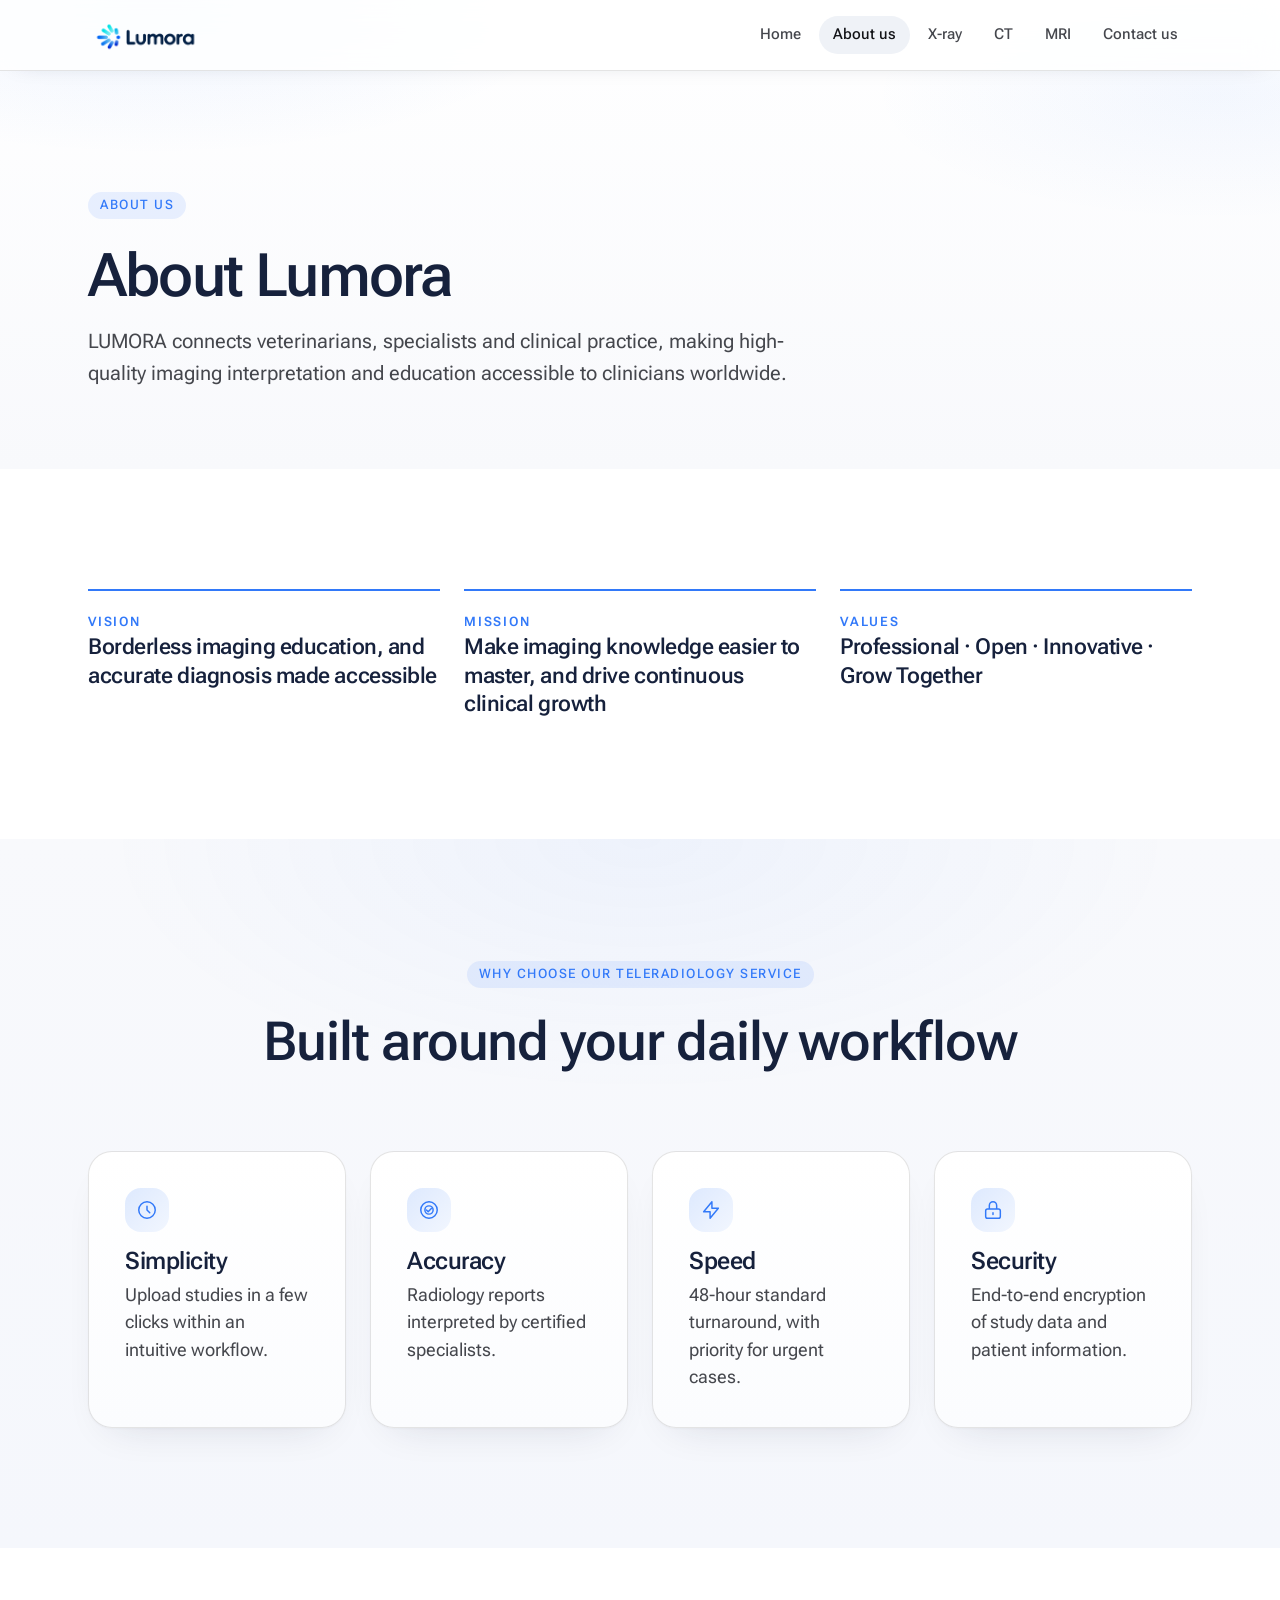
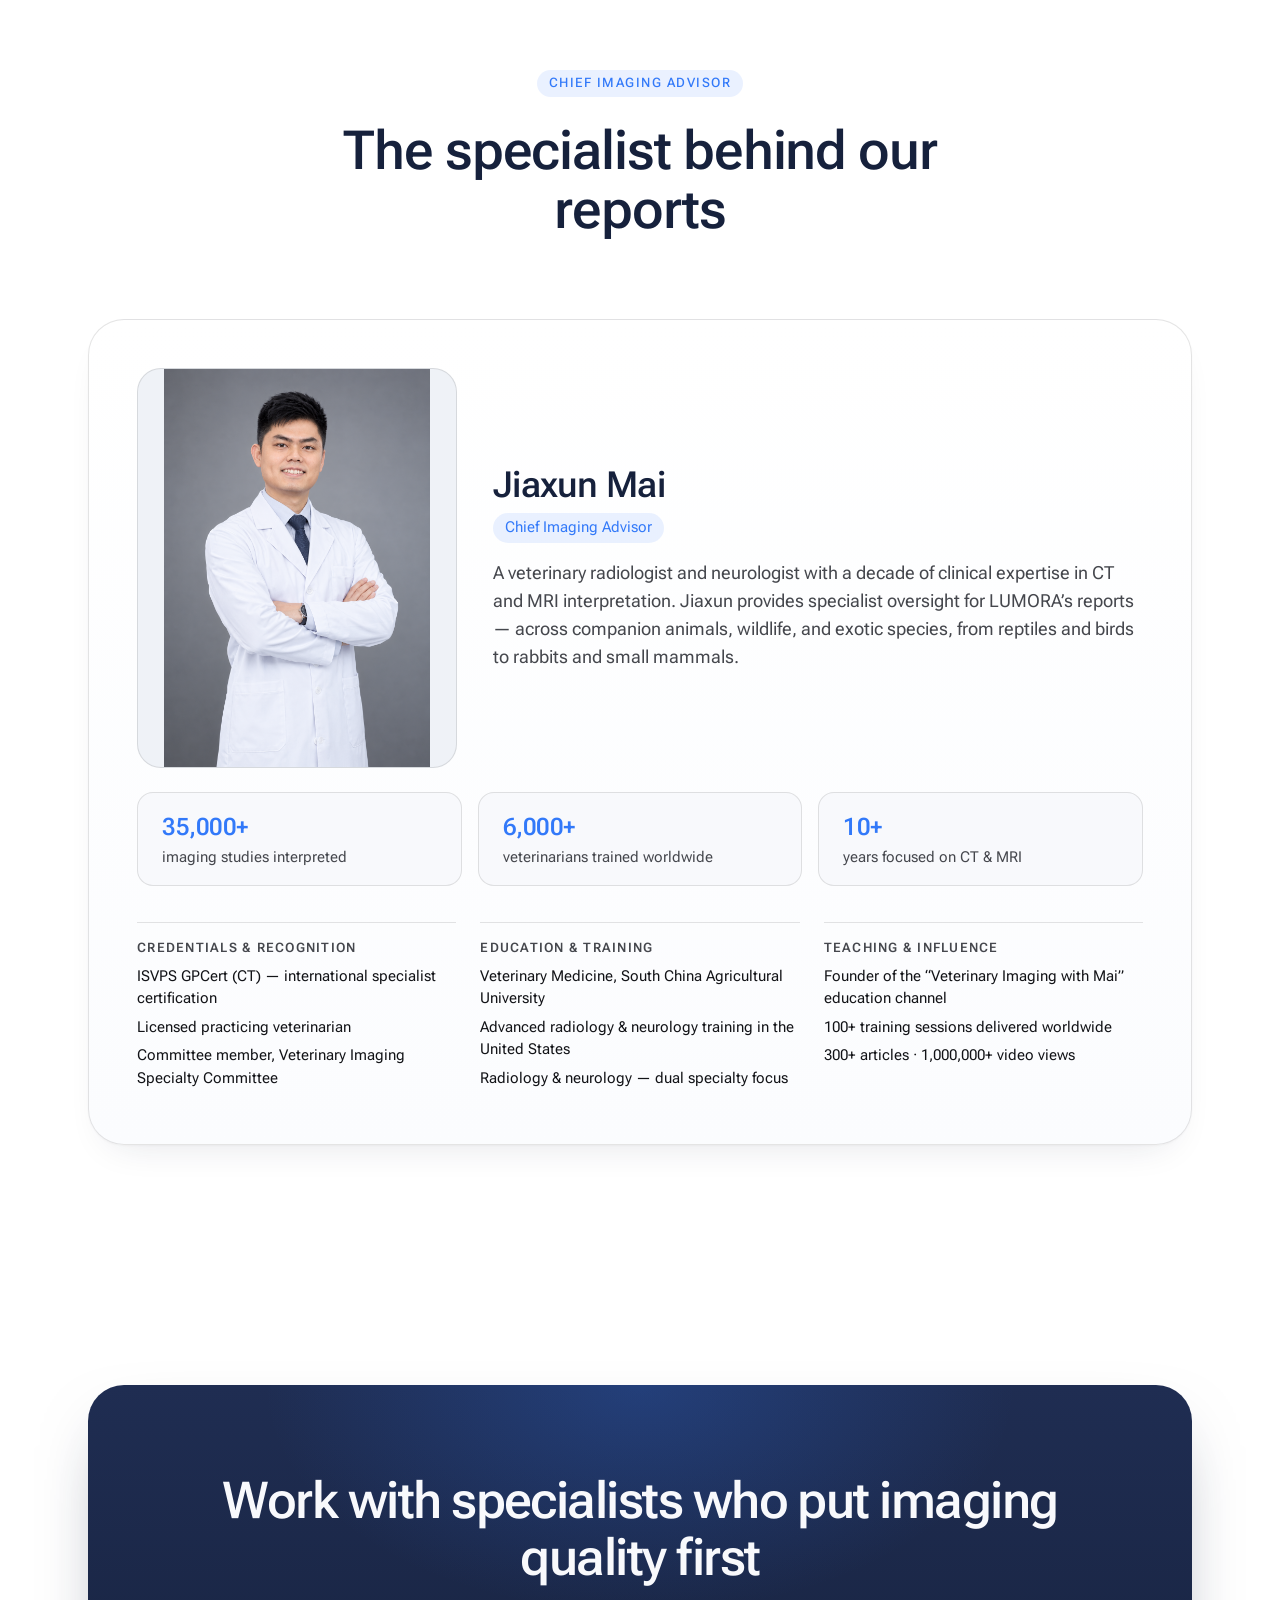
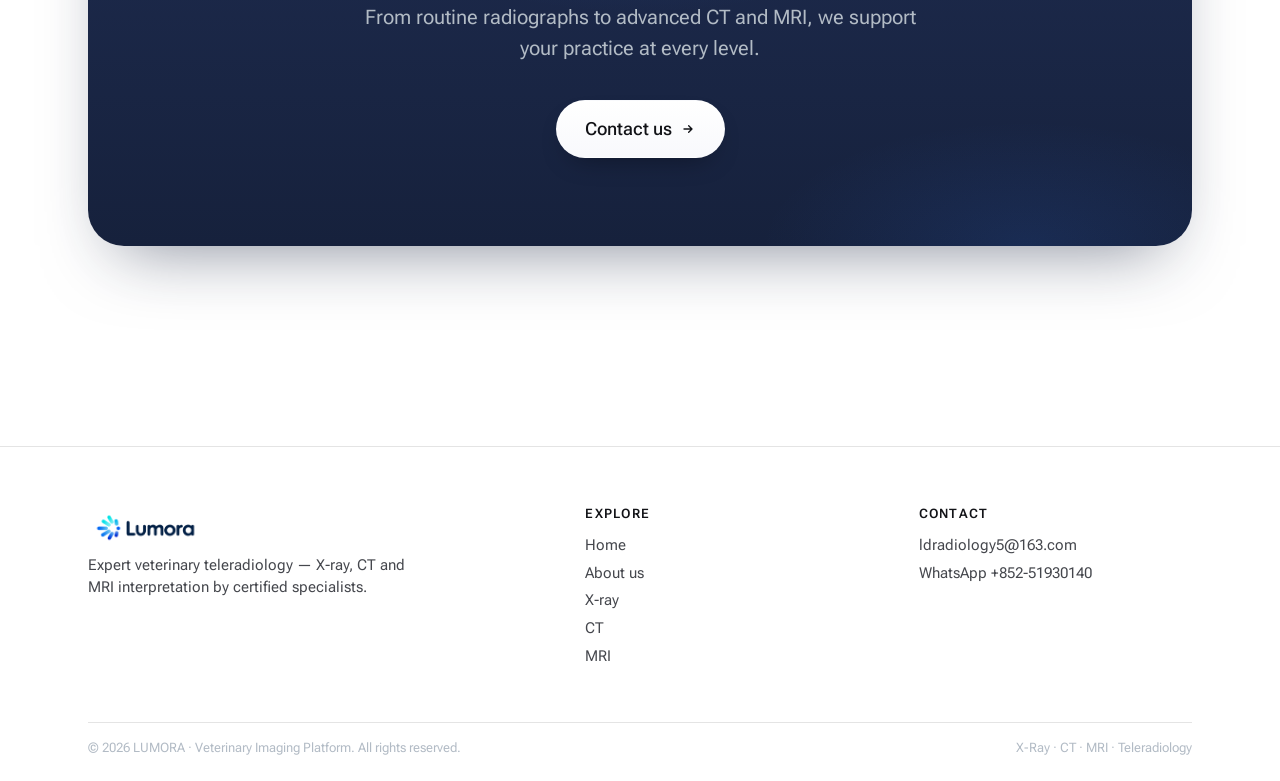
==== about.html @ b10c8bec "sync: landing page from xgyyx/Lumora@7d3a97e (feat/landing-overseas-site)" ====
<!DOCTYPE html>
<html lang="en">
<head>
  <meta charset="UTF-8" />
  <meta name="viewport" content="width=device-width, initial-scale=1.0" />
  <meta http-equiv="X-UA-Compatible" content="IE=edge" />

  <title>About LUMORA · Veterinary Imaging Platform</title>
  <meta name="description" content="LUMORA connects knowledge, veterinarians, experts and clinical practice — helping more veterinarians understand imaging and continuously improve their diagnostic capabilities." />

  <link rel="stylesheet" href="./assets/site.css" />
</head>

<body>

  <!-- ══════════════════════ NAV ══════════════════════ -->
  <nav class="nav">
    <div class="nav-inner">
      <a href="./index.html" class="brand" aria-label="LUMORA home">
        <img src="./assets/logo.png" alt="LUMORA" class="brand-logo" />
      </a>
      <div class="nav-links">
        <a href="./index.html" class="nav-link">Home</a>
        <a href="./about.html" class="nav-link active">About us</a>
        <a href="./x-ray.html" class="nav-link">X-ray</a>
        <a href="./ct.html" class="nav-link">CT</a>
        <a href="./mri.html" class="nav-link">MRI</a>
        <a href="./contact.html" class="nav-link">Contact us</a>
      </div>
      <button class="nav-toggle" id="navToggle" aria-label="Open menu" aria-expanded="false">
        <svg fill="none" stroke="currentColor" viewBox="0 0 24 24">
          <path stroke-linecap="round" stroke-linejoin="round" stroke-width="2" d="M4 7h16M4 12h16M4 17h16"/>
        </svg>
      </button>
    </div>
    <div class="mobile-menu" id="mobileMenu">
      <a href="./index.html">Home</a>
      <a href="./about.html" class="active">About us</a>
      <a href="./x-ray.html">X-ray</a>
      <a href="./ct.html">CT</a>
      <a href="./mri.html">MRI</a>
      <a href="./contact.html">Contact us</a>
    </div>
  </nav>

  <!-- ══════════════════════ PAGE HERO ══════════════════════ -->
  <section class="page-hero">
    <div class="container">
      <span class="eyebrow eyebrow-accent">About us</span>
      <h1>About Lumora</h1>
      <p>
        LUMORA connects veterinarians, specialists and clinical practice, making high-quality imaging
        interpretation and education accessible to clinicians worldwide.
      </p>
    </div>
  </section>

  <!-- ══════════════════════ VISION / MISSION / VALUES ══════════════════════ -->
  <section class="section">
    <div class="container">
      <div class="pillars">
        <div class="pillar">
          <span class="pillar-label">Vision</span>
          <h3>Borderless imaging education, and accurate diagnosis made accessible</h3>
        </div>
        <div class="pillar">
          <span class="pillar-label">Mission</span>
          <h3>Make imaging knowledge easier to master, and drive continuous clinical growth</h3>
        </div>
        <div class="pillar">
          <span class="pillar-label">Values</span>
          <h3 style="font-size: var(--text-lg); font-weight: var(--weight-title);">Professional &middot; Open &middot; Innovative &middot; Grow Together</h3>
        </div>
      </div>
    </div>
  </section>

  <!-- ══════════════════════ WHY CHOOSE ══════════════════════ -->
  <section class="section section-muted">
    <div class="container">
      <div class="section-head">
        <span class="eyebrow eyebrow-accent">Why choose our teleradiology service</span>
        <h2>Built around your daily workflow</h2>
      </div>

      <div class="grid-4">
        <div class="card">
          <div class="icon-box icon-box-accent">
            <svg fill="none" stroke="currentColor" viewBox="0 0 24 24">
              <path stroke-linecap="round" stroke-linejoin="round" stroke-width="1.6" d="M12 8v4l3 3m6-3a9 9 0 11-18 0 9 9 0 0118 0z"/>
            </svg>
          </div>
          <h3>Simplicity</h3>
          <p class="card-tagline">Upload studies in a few clicks within an intuitive workflow.</p>
        </div>
        <div class="card">
          <div class="icon-box icon-box-accent">
            <svg fill="none" stroke="currentColor" viewBox="0 0 24 24">
              <circle cx="12" cy="12" r="9" stroke-width="1.6"/>
              <circle cx="12" cy="12" r="4.5" stroke-width="1.6"/>
              <path stroke-linecap="round" stroke-linejoin="round" stroke-width="1.6" d="M9.2 12l1.9 1.9 3.7-3.8"/>
            </svg>
          </div>
          <h3>Accuracy</h3>
          <p class="card-tagline">Radiology reports interpreted by certified specialists.</p>
        </div>
        <div class="card">
          <div class="icon-box icon-box-accent">
            <svg fill="none" stroke="currentColor" viewBox="0 0 24 24">
              <path stroke-linecap="round" stroke-linejoin="round" stroke-width="1.6" d="M13 10V3L4 14h7v7l9-11h-7z"/>
            </svg>
          </div>
          <h3>Speed</h3>
          <p class="card-tagline">48-hour standard turnaround, with priority for urgent cases.</p>
        </div>
        <div class="card">
          <div class="icon-box icon-box-accent">
            <svg fill="none" stroke="currentColor" viewBox="0 0 24 24">
              <path stroke-linecap="round" stroke-linejoin="round" stroke-width="1.6" d="M12 15v2m-6 4h12a2 2 0 002-2v-6a2 2 0 00-2-2H6a2 2 0 00-2 2v6a2 2 0 002 2zm10-10V7a4 4 0 00-8 0v4h8z"/>
            </svg>
          </div>
          <h3>Security</h3>
          <p class="card-tagline">End-to-end encryption of study data and patient information.</p>
        </div>
      </div>
    </div>
  </section>

  <!-- ══════════════════════ CHIEF IMAGING ADVISOR ══════════════════════ -->
  <section class="section">
    <div class="container">
      <div class="section-head">
        <span class="eyebrow eyebrow-accent">Chief Imaging Advisor</span>
        <h2>The specialist behind our reports</h2>
      </div>

      <div class="advisor-card">
        <div class="advisor">
          <div class="advisor-photo">
            <img src="./assets/people/jiaxun-mai.png" alt="Jiaxun Mai — Chief Imaging Advisor" loading="lazy">
          </div>
          <div>
            <h3 class="advisor-name">Jiaxun Mai</h3>
            <span class="advisor-role">Chief Imaging Advisor</span>
            <p class="advisor-tagline">
              A veterinary radiologist and neurologist with a decade of clinical expertise in CT and MRI
              interpretation. Jiaxun provides specialist oversight for LUMORA&rsquo;s reports — across
              companion animals, wildlife, and exotic species, from reptiles and birds to rabbits and
              small mammals.
            </p>
          </div>
        </div>

        <div class="advisor-stats">
          <div class="advisor-stat"><strong>35,000+</strong><span>imaging studies interpreted</span></div>
          <div class="advisor-stat"><strong>6,000+</strong><span>veterinarians trained worldwide</span></div>
          <div class="advisor-stat"><strong>10+</strong><span>years focused on CT &amp; MRI</span></div>
        </div>

        <div class="advisor-creds">
          <div class="advisor-creds-group">
            <h5>Credentials &amp; Recognition</h5>
            <ul>
              <li>ISVPS GPCert (CT) — international specialist certification</li>
              <li>Licensed practicing veterinarian</li>
              <li>Committee member, Veterinary Imaging Specialty Committee</li>
            </ul>
          </div>
          <div class="advisor-creds-group">
            <h5>Education &amp; Training</h5>
            <ul>
              <li>Veterinary Medicine, South China Agricultural University</li>
              <li>Advanced radiology &amp; neurology training in the United States</li>
              <li>Radiology &amp; neurology — dual specialty focus</li>
            </ul>
          </div>
          <div class="advisor-creds-group">
            <h5>Teaching &amp; Influence</h5>
            <ul>
              <li>Founder of the &ldquo;Veterinary Imaging with Mai&rdquo; education channel</li>
              <li>100+ training sessions delivered worldwide</li>
              <li>300+ articles &middot; 1,000,000+ video views</li>
            </ul>
          </div>
        </div>
      </div>
    </div>
  </section>

  <!-- ══════════════════════ CTA ══════════════════════ -->
  <section class="section">
    <div class="container">
      <div class="cta">
        <h2>Work with specialists who put imaging quality first</h2>
        <p>From routine radiographs to advanced CT and MRI, we support your practice at every level.</p>
        <div class="cta-actions">
          <a href="./contact.html" class="btn btn-on-inverse btn-lg">Contact us
            <svg class="arrow" fill="none" stroke="currentColor" viewBox="0 0 24 24">
              <path stroke-linecap="round" stroke-linejoin="round" stroke-width="2" d="M13 7l5 5m0 0l-5 5m5-5H6"/>
            </svg>
          </a>
        </div>
      </div>
    </div>
  </section>

  <!-- ══════════════════════ FOOTER ══════════════════════ -->
  <footer class="footer">
    <div class="container">
      <div class="footer-grid">
        <div>
          <a href="./index.html" class="brand" aria-label="LUMORA home">
            <img src="./assets/logo.png" alt="LUMORA" class="brand-logo" />
          </a>
          <p class="footer-tagline">Expert veterinary teleradiology — X-ray, CT and MRI interpretation by certified specialists.</p>
        </div>

        <div class="footer-col">
          <h4>Explore</h4>
          <a href="./index.html">Home</a>
          <a href="./about.html">About us</a>
          <a href="./x-ray.html">X-ray</a>
          <a href="./ct.html">CT</a>
          <a href="./mri.html">MRI</a>
        </div>

        <div class="footer-col">
          <h4>Contact</h4>
          <a href="mailto:ldradiology5@163.com">ldradiology5@163.com</a>
          <a href="https://wa.me/85251930140">WhatsApp +852-51930140</a>
        </div>
      </div>

      <div class="footer-bottom">
        <p>&copy; 2026 LUMORA · Veterinary Imaging Platform. All rights reserved.</p>
        <p>X-Ray &middot; CT &middot; MRI &middot; Teleradiology</p>
      </div>
    </div>
  </footer>

  <script>
    (function () {
      var btn = document.getElementById('navToggle');
      var menu = document.getElementById('mobileMenu');
      btn.addEventListener('click', function () {
        var open = menu.classList.toggle('open');
        btn.setAttribute('aria-expanded', open ? 'true' : 'false');
      });
    })();
  </script>

</body>
</html>
---- assets/site.css ----
/* ==========================================================================
   LUMORA — Veterinary Imaging Platform · shared stylesheet
   Static brand site (plain HTML + this CSS, no build step).
   Palette/type follow the "Antigravity" design tokens.
   ========================================================================== */

/* ─── Font (self-hosted Roboto Flex, zero runtime CDN) ─────────────── */
@font-face {
  font-family: 'Roboto Flex';
  font-style: normal;
  font-display: swap;
  font-weight: 100 1000;
  src: url('./fonts/RobotoFlex.woff2') format('woff2');
}

/* ─── Design tokens ─────────────────────────────────────────────────── */
:root {
  /* Color · base palette */
  --grey-0:    #ffffff;
  --grey-10:   #f8f9fc;
  --grey-20:   #eff2f7;
  --grey-50:   #e6eaf0;
  --grey-100:  #e1e6ec;
  --grey-200:  #cdd4dc;
  --grey-300:  #b2bbc5;
  --grey-400:  #b7bfd9;
  --grey-800:  #45474d;
  --grey-900:  #2f3034;
  --grey-1000: #212226;
  --grey-1100: #18191d;
  --grey-1200: #121317;
  --navy-800:  #1f2d52;
  --navy-900:  #16213c;
  --blue-600:  #3279f9;

  /* Theme surfaces */
  --surface:                var(--grey-0);
  --surface-container-low:  var(--grey-10);
  --surface-container:      var(--grey-20);
  --surface-container-high: var(--grey-50);
  --surface-inverse:        var(--navy-900);

  --on-surface:         var(--grey-1200);
  --on-surface-variant: var(--grey-800);
  --on-surface-muted:   var(--grey-300);
  --on-inverse:         var(--grey-10);
  --on-inverse-variant: var(--grey-300);

  --primary:    var(--blue-600);
  --on-primary: var(--grey-0);
  --outline:         rgba(33, 34, 38, 0.12);
  --outline-strong:  rgba(33, 34, 38, 0.20);
  --outline-inverse: rgba(255, 255, 255, 0.16);

  /* Elevation (soft, diffused) */
  --shadow-xs:     0 1px 2px rgba(33, 34, 38, 0.04);
  --shadow-card:   0 1px 2px rgba(33, 34, 38, 0.03), 0 18px 40px -24px rgba(22, 33, 60, 0.16);
  --shadow-card-hover: 0 2px 4px rgba(33, 34, 38, 0.04), 0 28px 56px -24px rgba(50, 121, 249, 0.26);
  --shadow-accent: 0 12px 28px -12px rgba(50, 121, 249, 0.5);

  /* Typography */
  --font-sans: 'Roboto Flex', 'Roboto', -apple-system, BlinkMacSystemFont,
               'Segoe UI', system-ui, sans-serif;

  --text-5xl: 54px;
  --text-4xl: 42px;
  --text-3xl: 36px;
  --text-2xl: 30px;
  --text-xl:  24px;
  --text-lg:  22px;
  --text-md:  20px;
  --text-base: 17.5px;
  --text-sm:  14.5px;
  --text-xs:  12.5px;

  --weight-body: 400;
  --weight-title: 550;
  --weight-medium: 500;
  --weight-semibold: 600;

  --leading-body: 1.5;
  --leading-title: 1.1;

  /* Spacing scale */
  --space-xs:  4px;
  --space-sm:  8px;
  --space-md:  16px;
  --space-lg:  24px;
  --space-xl:  36px;
  --space-2xl: 48px;
  --space-3xl: 60px;
  --space-4xl: 80px;
  --space-5xl: 88px;
  --space-6xl: 120px;

  /* Radius */
  --radius-xs:  4px;
  --radius-sm:  8px;
  --radius-md:  16px;
  --radius-lg:  24px;
  --radius-xl:  36px;
  --radius-2xl: 48px;
  --radius-full: 9999px;

  /* Easing */
  --ease-out-quart: cubic-bezier(0.25, 1, 0.5, 1);
  --ease-out-expo: cubic-bezier(0.19, 1, 0.22, 1);
  --ease-in-out-cubic: cubic-bezier(0.65, 0, 0.35, 1);

  /* Grid */
  --container-max: 1200px;
  --page-margin: 20px;
}

@media (min-width: 768px)  { :root { --page-margin: 32px; } }
@media (min-width: 1024px) { :root { --page-margin: 48px; } }

/* ─── Reset ─────────────────────────────────────────────────────────── */
*, *::before, *::after { box-sizing: border-box; }

html { scroll-behavior: smooth; }

body {
  margin: 0;
  font-family: var(--font-sans);
  font-size: var(--text-base);
  font-weight: var(--weight-body);
  line-height: var(--leading-body);
  color: var(--on-surface);
  background: var(--surface);
  -webkit-font-smoothing: antialiased;
  -moz-osx-font-smoothing: grayscale;
  text-rendering: optimizeLegibility;
  overflow-x: hidden;
}

a { color: inherit; text-decoration: none; }
p { margin: 0; }
h1, h2, h3, h4 {
  margin: 0;
  font-weight: var(--weight-title);
  line-height: var(--leading-title);
  letter-spacing: -0.02em;
  color: var(--navy-900);
}
ul { margin: 0; padding: 0; list-style: none; }
img { max-width: 100%; display: block; }

.container {
  max-width: var(--container-max);
  margin: 0 auto;
  padding: 0 var(--page-margin);
}
.container-narrow { max-width: 960px; }

.section { padding: var(--space-4xl) 0; }
@media (min-width: 768px)  { .section { padding: var(--space-5xl) 0; } }
@media (min-width: 1024px) { .section { padding: var(--space-6xl) 0; } }

.section-muted {
  background:
    radial-gradient(ellipse 70% 60% at 50% 0%, rgba(50, 121, 249, 0.05) 0%, transparent 60%),
    linear-gradient(180deg, var(--surface-container-low) 0%, #f5f7fc 100%);
}

/* ─── Nav ───────────────────────────────────────────────────────────── */
.nav {
  position: fixed; top: 0; left: 0; right: 0; z-index: 50;
  background: rgba(255, 255, 255, 0.82);
  backdrop-filter: saturate(180%) blur(16px);
  -webkit-backdrop-filter: saturate(180%) blur(16px);
  border-bottom: 1px solid var(--outline);
  box-shadow: 0 6px 24px -18px rgba(22, 33, 60, 0.25);
}
.nav-inner {
  max-width: var(--container-max); margin: 0 auto;
  display: flex; align-items: center; justify-content: space-between;
  padding: var(--space-md) var(--page-margin);
  gap: var(--space-md);
}
.brand { display: flex; align-items: center; line-height: 1; }
.brand-logo {
  height: 32px;
  width: auto;
  display: block;
  object-fit: contain;
}
@media (min-width: 900px) { .brand-logo { height: 38px; } }
.nav-links {
  display: flex; align-items: center; gap: var(--space-xs);
}
.nav-link {
  display: none;
  padding: 8px 14px;
  font-size: var(--text-sm);
  font-weight: var(--weight-medium);
  color: var(--on-surface-variant);
  border-radius: var(--radius-full);
  transition: color 0.18s var(--ease-out-quart), background 0.18s var(--ease-out-quart);
}
.nav-link:hover { color: var(--on-surface); background: var(--surface-container); }
.nav-link.active { color: var(--on-surface); background: var(--surface-container); }
@media (min-width: 900px) { .nav-link { display: inline-flex; } }

/* Mobile menu button */
.nav-toggle {
  display: inline-flex; align-items: center; justify-content: center;
  width: 40px; height: 40px;
  background: transparent; border: 1px solid var(--outline);
  border-radius: var(--radius-full); cursor: pointer;
  color: var(--on-surface);
}
@media (min-width: 900px) { .nav-toggle { display: none; } }
.nav-toggle svg { width: 20px; height: 20px; }

/* Mobile dropdown */
.mobile-menu {
  display: none;
  flex-direction: column;
  padding: var(--space-sm) var(--page-margin) var(--space-md);
  gap: 4px;
  border-top: 1px solid var(--outline);
}
.mobile-menu.open { display: flex; }
.mobile-menu a {
  padding: 10px 14px;
  font-size: var(--text-md);
  color: var(--on-surface-variant);
  border-radius: var(--radius-sm);
}
.mobile-menu a:hover { color: var(--on-surface); background: var(--surface-container); }
.mobile-menu a.active { color: var(--on-surface); background: var(--surface-container); }

/* ─── Buttons ───────────────────────────────────────────────────────── */
.btn {
  display: inline-flex; align-items: center; justify-content: center;
  gap: var(--space-sm);
  font-family: inherit;
  font-size: var(--text-sm);
  font-weight: var(--weight-medium);
  padding: 10px 18px;
  border-radius: var(--radius-full);
  border: 1px solid transparent;
  cursor: pointer;
  white-space: nowrap;
  transition: background 0.22s var(--ease-out-quart),
              border-color 0.22s var(--ease-out-quart),
              color 0.22s var(--ease-out-quart),
              transform 0.22s var(--ease-out-quart);
}
.btn-lg { padding: 15px 28px; font-size: var(--text-base); }

.btn-primary {
  background: linear-gradient(180deg, #2a2b31 0%, var(--on-surface) 100%);
  color: var(--surface);
  box-shadow: 0 10px 24px -14px rgba(18, 19, 23, 0.55);
}
.btn-primary:hover { background: linear-gradient(180deg, #33343a 0%, var(--grey-1000) 100%); transform: translateY(-2px); box-shadow: 0 14px 30px -14px rgba(18, 19, 23, 0.6); }

.btn-accent {
  background: linear-gradient(180deg, #4d8bfa 0%, var(--primary) 100%);
  color: var(--on-primary);
  box-shadow: var(--shadow-accent);
}
.btn-accent:hover { background: linear-gradient(180deg, #5c9bff 0%, #1e63e0 100%); transform: translateY(-2px); box-shadow: 0 16px 34px -14px rgba(50, 121, 249, 0.55); }

.btn-outlined { background: transparent; color: var(--on-surface); border-color: var(--outline); }
.btn-outlined:hover { border-color: var(--outline-strong); background: var(--surface-container-low); box-shadow: var(--shadow-xs); }

.btn-on-inverse {
  background: linear-gradient(180deg, #ffffff 0%, var(--grey-10) 100%);
  color: var(--on-surface);
  box-shadow: 0 12px 28px -14px rgba(0, 0, 0, 0.45);
}
.btn-on-inverse:hover { background: linear-gradient(180deg, #ffffff 0%, #eef2f8 100%); transform: translateY(-2px); box-shadow: 0 16px 34px -16px rgba(0, 0, 0, 0.5); }

.btn-outlined-inverse { background: rgba(255,255,255,0.04); color: var(--on-inverse); border-color: var(--outline-inverse); backdrop-filter: blur(4px); }
.btn-outlined-inverse:hover { border-color: rgba(255,255,255,0.45); background: rgba(255,255,255,0.1); }

.arrow { width: 16px; height: 16px; }

/* ─── Eyebrow / section heading ─────────────────────────────────────── */
.eyebrow {
  display: inline-flex; align-items: center;
  padding: 4px 12px;
  font-size: var(--text-xs);
  font-weight: var(--weight-medium);
  letter-spacing: 0.12em;
  color: var(--on-surface-variant);
  background: var(--surface-container);
  border-radius: var(--radius-full);
  text-transform: uppercase;
  margin-bottom: var(--space-lg);
}
.eyebrow-accent { color: var(--primary); background: rgba(50, 121, 249, 0.10); }

.section-head { text-align: center; max-width: 760px; margin: 0 auto var(--space-3xl); }
@media (min-width: 1024px) { .section-head { margin-bottom: var(--space-4xl); } }
.section-head h2 { font-size: clamp(var(--text-3xl), 4.5vw, var(--text-5xl)); }
.section-head p {
  margin-top: var(--space-md);
  margin-left: auto;
  margin-right: auto;
  max-width: 640px;
  color: var(--on-surface-variant);
  font-size: var(--text-md);
  line-height: 1.6;
}

/* ─── Hero ──────────────────────────────────────────────────────────── */
.hero {
  position: relative;
  padding-top: 160px;
  padding-bottom: var(--space-4xl);
  background:
    radial-gradient(ellipse 62% 55% at 80% 8%, rgba(50,121,249,0.30) 0%, transparent 58%),
    radial-gradient(ellipse 50% 45% at 6% 92%, rgba(50,121,249,0.14) 0%, transparent 60%),
    linear-gradient(180deg, var(--navy-800), var(--navy-900));
  color: var(--on-inverse);
  overflow: hidden;
}
.hero::before {
  content: '';
  position: absolute; inset: 0;
  background: url('./hero-bg.jpg') center / cover no-repeat;
  opacity: 0.9;
}
.hero-bokeh {
  position: absolute; inset: 0;
  z-index: 0;
  pointer-events: none;
  overflow: hidden;
}
.hero-bokeh span {
  position: absolute;
  left: var(--x);
  top: var(--y);
  width: var(--s);
  height: var(--s);
  border-radius: 50%;
  background: radial-gradient(circle at 32% 30%, #ffffff 0%, #a9c7ff 38%, rgba(50,121,249,0) 72%);
  box-shadow:
    0 0 var(--s) calc(var(--s) / 3) rgba(96,155,255,0.55),
    0 0 calc(var(--s) * 2.4) rgba(160,205,255,0.32);
  opacity: 0;
  transform: translate3d(0, 0, 0);
  animation: hero-bokeh-float var(--d) ease-in-out infinite;
  animation-delay: var(--delay);
  will-change: transform, opacity;
}
@keyframes hero-bokeh-float {
  0%   { transform: translate3d(0, 0, 0) scale(0.7); opacity: 0; }
  12%  { opacity: var(--o); }
  88%  { opacity: var(--o); }
  100% { transform: translate3d(28px, -190px, 0) scale(1.25); opacity: 0; }
}
@media (prefers-reduced-motion: reduce) {
  .hero-bokeh span { animation: none; opacity: 0; }
}
@media (min-width: 1024px) { .hero { padding-top: 200px; padding-bottom: var(--space-6xl); } }
.hero-inner { position: relative; z-index: 1; max-width: 880px; }

.hero h1 {
  font-size: clamp(40px, 7vw, 76px);
  font-weight: var(--weight-title);
  line-height: 1.04;
  letter-spacing: -0.03em;
  color: var(--on-inverse);
}
.hero-sub {
  margin-top: var(--space-lg);
  font-size: clamp(var(--text-base), 2vw, var(--text-md));
  line-height: 1.6;
  color: var(--on-inverse-variant);
  max-width: 640px;
}
.hero-cta { margin-top: var(--space-2xl); display: flex; flex-wrap: wrap; gap: 12px; }
.hero-note {
  margin-top: var(--space-md);
  font-size: var(--text-sm);
  color: var(--on-inverse-variant);
}
.hero-note .dot {
  display: inline-block; width: 6px; height: 6px;
  background: var(--primary); border-radius: 50%;
  vertical-align: middle; margin-right: 8px;
}
.hero .eyebrow {
  color: var(--on-inverse);
  background: rgba(255,255,255,0.10);
  border: 1px solid rgba(255,255,255,0.16);
}

/* ─── Page header (sub-pages) ───────────────────────────────────────── */
.page-hero {
  position: relative;
  padding-top: 160px;
  padding-bottom: var(--space-3xl);
  background:
    radial-gradient(ellipse 55% 55% at 12% 0%, rgba(50,121,249,0.08) 0%, transparent 60%),
    radial-gradient(ellipse 45% 45% at 95% 20%, rgba(50,121,249,0.05) 0%, transparent 60%),
    linear-gradient(180deg, #ffffff 0%, var(--surface-container-low) 100%);
}
@media (min-width: 1024px) { .page-hero { padding-top: 190px; padding-bottom: var(--space-4xl); } }
.page-hero h1 {
  font-size: clamp(36px, 6vw, 60px);
  font-weight: var(--weight-title);
  letter-spacing: -0.03em;
}
.page-hero p {
  margin-top: var(--space-md);
  max-width: 720px;
  font-size: var(--text-md);
  color: var(--on-surface-variant);
  line-height: 1.6;
}

/* ─── Feature / advantage cards ─────────────────────────────────────── */
.card {
  background: linear-gradient(180deg, #ffffff 0%, #fbfcfe 100%);
  border: 1px solid var(--outline);
  border-radius: var(--radius-lg);
  padding: var(--space-lg);
  box-shadow: var(--shadow-card);
  transition: border-color 0.25s var(--ease-out-quart),
              transform 0.25s var(--ease-out-quart),
              box-shadow 0.25s var(--ease-out-quart);
}
@media (min-width: 768px) { .card { padding: var(--space-xl); } }
.card:hover {
  border-color: var(--outline-strong);
  transform: translateY(-3px);
  box-shadow: var(--shadow-card-hover);
}

.card h3 { font-size: var(--text-xl); font-weight: var(--weight-title); }
.card-tagline { margin-top: var(--space-sm); font-size: var(--text-base); line-height: 1.55; color: var(--on-surface-variant); }

.icon-box {
  width: 44px; height: 44px;
  display: inline-flex; align-items: center; justify-content: center;
  border-radius: var(--radius-md);
  background: var(--surface-container);
  color: var(--on-surface);
  margin-bottom: var(--space-md);
}
.icon-box svg { width: 22px; height: 22px; }
.icon-box-accent {
  background: linear-gradient(135deg, rgba(50,121,249,0.16) 0%, rgba(50,121,249,0.06) 100%);
  color: var(--primary);
}

.grid-2 { display: grid; grid-template-columns: 1fr; gap: var(--space-lg); }
@media (min-width: 768px) { .grid-2 { grid-template-columns: 1fr 1fr; gap: var(--space-xl); } }

.grid-4 { display: grid; grid-template-columns: 1fr; gap: var(--space-lg); }
@media (min-width: 640px) { .grid-4 { grid-template-columns: 1fr 1fr; } }
@media (min-width: 1024px) { .grid-4 { grid-template-columns: repeat(4, 1fr); } }
.grid-3 { display: grid; grid-template-columns: 1fr; gap: var(--space-lg); }
@media (min-width: 768px) { .grid-3 { grid-template-columns: repeat(3, 1fr); gap: var(--space-xl); } }

/* ─── Stats band (Practice Snapshot) ────────────────────────────────── */
.stats-band {
  background:
    radial-gradient(ellipse 60% 90% at 50% 0%, rgba(50,121,249,0.18) 0%, transparent 62%),
    linear-gradient(180deg, var(--navy-800) 0%, var(--navy-900) 100%);
  color: var(--on-inverse);
}
.stats-grid { display: grid; grid-template-columns: 1fr; gap: var(--space-lg); }
@media (min-width: 640px) { .stats-grid { grid-template-columns: repeat(2, 1fr); } }
@media (min-width: 1024px) { .stats-grid { grid-template-columns: repeat(4, 1fr); } }
.stat { text-align: left; }
.stat-value {
  font-size: clamp(var(--text-3xl), 4.5vw, 52px);
  font-weight: var(--weight-title);
  letter-spacing: -0.02em;
  color: var(--on-inverse);
  line-height: 1;
}
.stat-value .unit { font-size: var(--text-lg); font-weight: var(--weight-medium); margin-left: 4px; color: var(--on-inverse-variant); }
.stat-label { margin-top: var(--space-sm); font-size: var(--text-sm); color: var(--on-inverse-variant); line-height: 1.45; }

/* ─── Species grid ──────────────────────────────────────────────────── */
.species-grid { display: grid; grid-template-columns: 1fr; gap: var(--space-lg); }
@media (min-width: 640px) { .species-grid { grid-template-columns: 1fr 1fr; } }
@media (min-width: 1024px) { .species-grid { grid-template-columns: repeat(4, 1fr); } }
.species-card .icon-box { background: rgba(50,121,249,0.10); color: var(--primary); }
.species-card ul { margin-top: var(--space-md); display: flex; flex-direction: column; gap: 6px; }
.species-card li { font-size: var(--text-sm); color: var(--on-surface-variant); line-height: 1.5; padding-left: 14px; position: relative; }
.species-card li::before { content: ''; position: absolute; left: 0; top: 0.55em; width: 5px; height: 5px; border-radius: 50%; background: var(--primary); }

/* ─── About · vision / mission / values ─────────────────────────────── */
.pillars { display: grid; grid-template-columns: 1fr; gap: var(--space-lg); }
@media (min-width: 1024px) { .pillars { grid-template-columns: repeat(3, 1fr); } }
.pillar { border-top: 2px solid var(--primary); padding-top: var(--space-md); }
.pillar-label {
  font-size: var(--text-xs); font-weight: var(--weight-semibold);
  letter-spacing: 0.14em; text-transform: uppercase;
  color: var(--primary); margin-bottom: var(--space-sm);
}
.pillar h3 { font-size: var(--text-lg); font-weight: var(--weight-title); line-height: 1.3; }
.pillar p { margin-top: var(--space-sm); font-size: var(--text-sm); color: var(--on-surface-variant); line-height: 1.6; }

/* ─── Advisor profile ───────────────────────────────────────────────── */
.advisor-card {
  background: linear-gradient(180deg, #ffffff 0%, #fbfcfe 100%);
  border: 1px solid var(--outline);
  border-radius: var(--radius-xl);
  padding: var(--space-xl);
  box-shadow: var(--shadow-card);
}
@media (min-width: 768px) { .advisor-card { padding: var(--space-2xl); } }
.advisor {
  display: grid; grid-template-columns: 1fr; gap: var(--space-xl);
  align-items: center;
}
@media (min-width: 900px) { .advisor { grid-template-columns: 320px 1fr; } }
.advisor-photo {
  aspect-ratio: 4 / 5;
  border-radius: var(--radius-lg);
  border: 1px solid var(--outline);
  background: var(--surface-container);
  display: flex; align-items: center; justify-content: center;
  overflow: hidden;
}
.advisor-photo img { width: 100%; height: 100%; object-fit: contain; }
.advisor-photo .ph { color: var(--on-surface-muted); font-size: var(--text-sm); letter-spacing: 0.08em; text-transform: uppercase; }
.advisor-name { font-size: var(--text-3xl); font-weight: var(--weight-title); letter-spacing: -0.02em; }
.advisor-role {
  display: inline-block; margin-top: var(--space-sm);
  font-size: var(--text-sm); color: var(--primary);
  background: rgba(50,121,249,0.10);
  padding: 4px 12px; border-radius: var(--radius-full);
}
.advisor-tagline { margin-top: var(--space-md); font-size: var(--text-base); color: var(--on-surface-variant); line-height: 1.6; }
.advisor-stats { margin-top: var(--space-lg); display: grid; grid-template-columns: 1fr; gap: var(--space-md); }
@media (min-width: 640px) { .advisor-stats { grid-template-columns: repeat(3, 1fr); } }
.advisor-stat {
  padding: var(--space-md) var(--space-lg);
  border: 1px solid var(--outline);
  border-radius: var(--radius-md);
  background: var(--surface-container-low);
}
.advisor-stat strong {
  display: block;
  font-size: var(--text-xl);
  font-weight: var(--weight-title);
  color: var(--primary);
  letter-spacing: -0.02em;
}
.advisor-stat span {
  display: block;
  margin-top: 2px;
  font-size: var(--text-sm);
  color: var(--on-surface-variant);
}
.advisor-creds { margin-top: var(--space-xl); display: grid; grid-template-columns: 1fr; gap: var(--space-lg); }
@media (min-width: 640px) { .advisor-creds { grid-template-columns: repeat(2, 1fr); } }
@media (min-width: 1024px) { .advisor-creds { grid-template-columns: repeat(3, 1fr); } }
.advisor-creds-group { padding-top: var(--space-md); border-top: 1px solid var(--outline); }
.advisor-creds-group h5 {
  font-size: var(--text-xs); font-weight: var(--weight-semibold);
  letter-spacing: 0.1em; text-transform: uppercase;
  color: var(--on-surface-variant); margin: 0 0 var(--space-sm);
}
.advisor-creds-group li { font-size: var(--text-sm); line-height: 1.55; color: var(--on-surface); margin-bottom: 6px; }

/* ─── Case gallery (X-ray / CT / MRI) ───────────────────────────────── */
.gallery { display: grid; grid-template-columns: 1fr; gap: var(--space-lg); }
@media (min-width: 640px) { .gallery { grid-template-columns: 1fr 1fr; } }
@media (min-width: 1024px) { .gallery { grid-template-columns: repeat(3, 1fr); } }

.case {
  margin: 0;
  background: var(--surface);
  border: 1px solid var(--outline);
  border-radius: var(--radius-lg);
  overflow: hidden;
  box-shadow: var(--shadow-card);
  transition: border-color 0.25s var(--ease-out-quart), transform 0.25s var(--ease-out-quart), box-shadow 0.25s var(--ease-out-quart);
}
.case:hover { border-color: var(--outline-strong); transform: translateY(-3px); box-shadow: var(--shadow-card-hover); }

.case-media {
  position: relative;
  aspect-ratio: 4 / 3;
  background: var(--surface-inverse);
  overflow: hidden;
  display: flex; align-items: center; justify-content: center;
}
.case-media img {
  position: absolute; inset: 0;
  width: 100%; height: 100%;
  object-fit: contain;
}
.case-media .dummy {
  font-size: var(--text-xs); font-weight: var(--weight-semibold);
  letter-spacing: 0.22em; text-transform: uppercase;
  color: var(--on-inverse-variant);
}
.case-body { padding: var(--space-lg); }
.case-body h3 { font-size: var(--text-lg); font-weight: var(--weight-semibold); }
.case-body .case-species {
  display: inline-block; margin-top: var(--space-sm);
  font-size: var(--text-xs); font-weight: var(--weight-medium);
  letter-spacing: 0.06em; text-transform: uppercase;
  color: var(--primary); background: rgba(50,121,249,0.08);
  padding: 3px 10px; border-radius: var(--radius-full);
}
.case-body p { margin-top: var(--space-sm); font-size: var(--text-sm); color: var(--on-surface-variant); line-height: 1.6; }

/* modality tag on gallery media */
.modality-tag {
  position: absolute; top: 12px; left: 12px; z-index: 2;
  padding: 4px 10px;
  font-size: 11px; font-weight: var(--weight-semibold);
  letter-spacing: 0.14em; text-transform: uppercase;
  color: #fff; background: rgba(255,255,255,0.16);
  border-radius: var(--radius-full);
  backdrop-filter: blur(4px);
}

/* ─── CTA banner ────────────────────────────────────────────────────── */
.cta {
  position: relative;
  background:
    radial-gradient(ellipse 55% 80% at 50% 0%, rgba(50,121,249,0.24) 0%, transparent 62%),
    radial-gradient(ellipse 40% 45% at 85% 100%, rgba(50,121,249,0.12) 0%, transparent 60%),
    linear-gradient(180deg, var(--navy-800) 0%, var(--navy-900) 100%);
  color: var(--on-inverse);
  border-radius: var(--radius-xl);
  padding: var(--space-4xl) var(--space-lg);
  text-align: center;
  max-width: 1280px; margin: 0 auto;
  overflow: hidden;
  box-shadow: 0 30px 70px -30px rgba(22, 33, 60, 0.55);
}
@media (min-width: 768px) { .cta { padding: var(--space-5xl) var(--space-4xl); } }
.cta h2 { font-size: clamp(var(--text-2xl), 4vw, var(--text-5xl)); letter-spacing: -0.03em; color: var(--on-inverse); }
.cta p { margin-top: var(--space-md); font-size: var(--text-md); line-height: 1.55; color: var(--on-inverse-variant); max-width: 560px; margin-left: auto; margin-right: auto; }
.cta-actions { margin-top: var(--space-xl); display: flex; flex-wrap: wrap; gap: 12px; justify-content: center; }

/* ─── Contact ───────────────────────────────────────────────────────── */
.contact-grid { display: grid; grid-template-columns: 1fr; gap: var(--space-lg); max-width: 900px; margin: 0 auto; }
@media (min-width: 640px) { .contact-grid { grid-template-columns: 1fr 1fr; } }
.contact-card { display: flex; flex-direction: column; gap: var(--space-sm); }
.contact-card .contact-value { font-size: var(--text-md); font-weight: var(--weight-medium); color: var(--on-surface); word-break: break-all; }
.contact-card .contact-label { font-size: var(--text-sm); color: var(--on-surface-variant); }
.contact-card a { color: var(--primary); }

/* ─── Footer ────────────────────────────────────────────────────────── */
.footer {
  border-top: 1px solid var(--outline);
  background: var(--surface);
  padding: var(--space-3xl) 0 var(--space-lg);
  margin-top: var(--space-4xl);
}
.footer-grid { display: grid; grid-template-columns: 1fr; gap: var(--space-2xl); }
@media (min-width: 768px) { .footer-grid { grid-template-columns: 1.6fr 1fr 1fr; gap: var(--space-3xl); } }
.footer-tagline { margin-top: 10px; font-size: var(--text-sm); color: var(--on-surface-variant); max-width: 340px; }
.footer-col h4 {
  font-size: var(--text-xs); font-weight: var(--weight-semibold);
  letter-spacing: 0.1em; text-transform: uppercase;
  color: var(--on-surface); margin-bottom: 14px;
}
.footer-col a, .footer-col p { display: block; font-size: var(--text-sm); color: var(--on-surface-variant); margin-bottom: 6px; }
.footer-col a:hover { color: var(--primary); }
.footer-bottom {
  margin-top: var(--space-2xl);
  padding-top: var(--space-md);
  border-top: 1px solid var(--outline);
  display: flex; flex-direction: column; gap: 8px;
  justify-content: space-between;
  font-size: var(--text-xs); color: var(--on-surface-muted);
}
@media (min-width: 768px) { .footer-bottom { flex-direction: row; align-items: center; } }
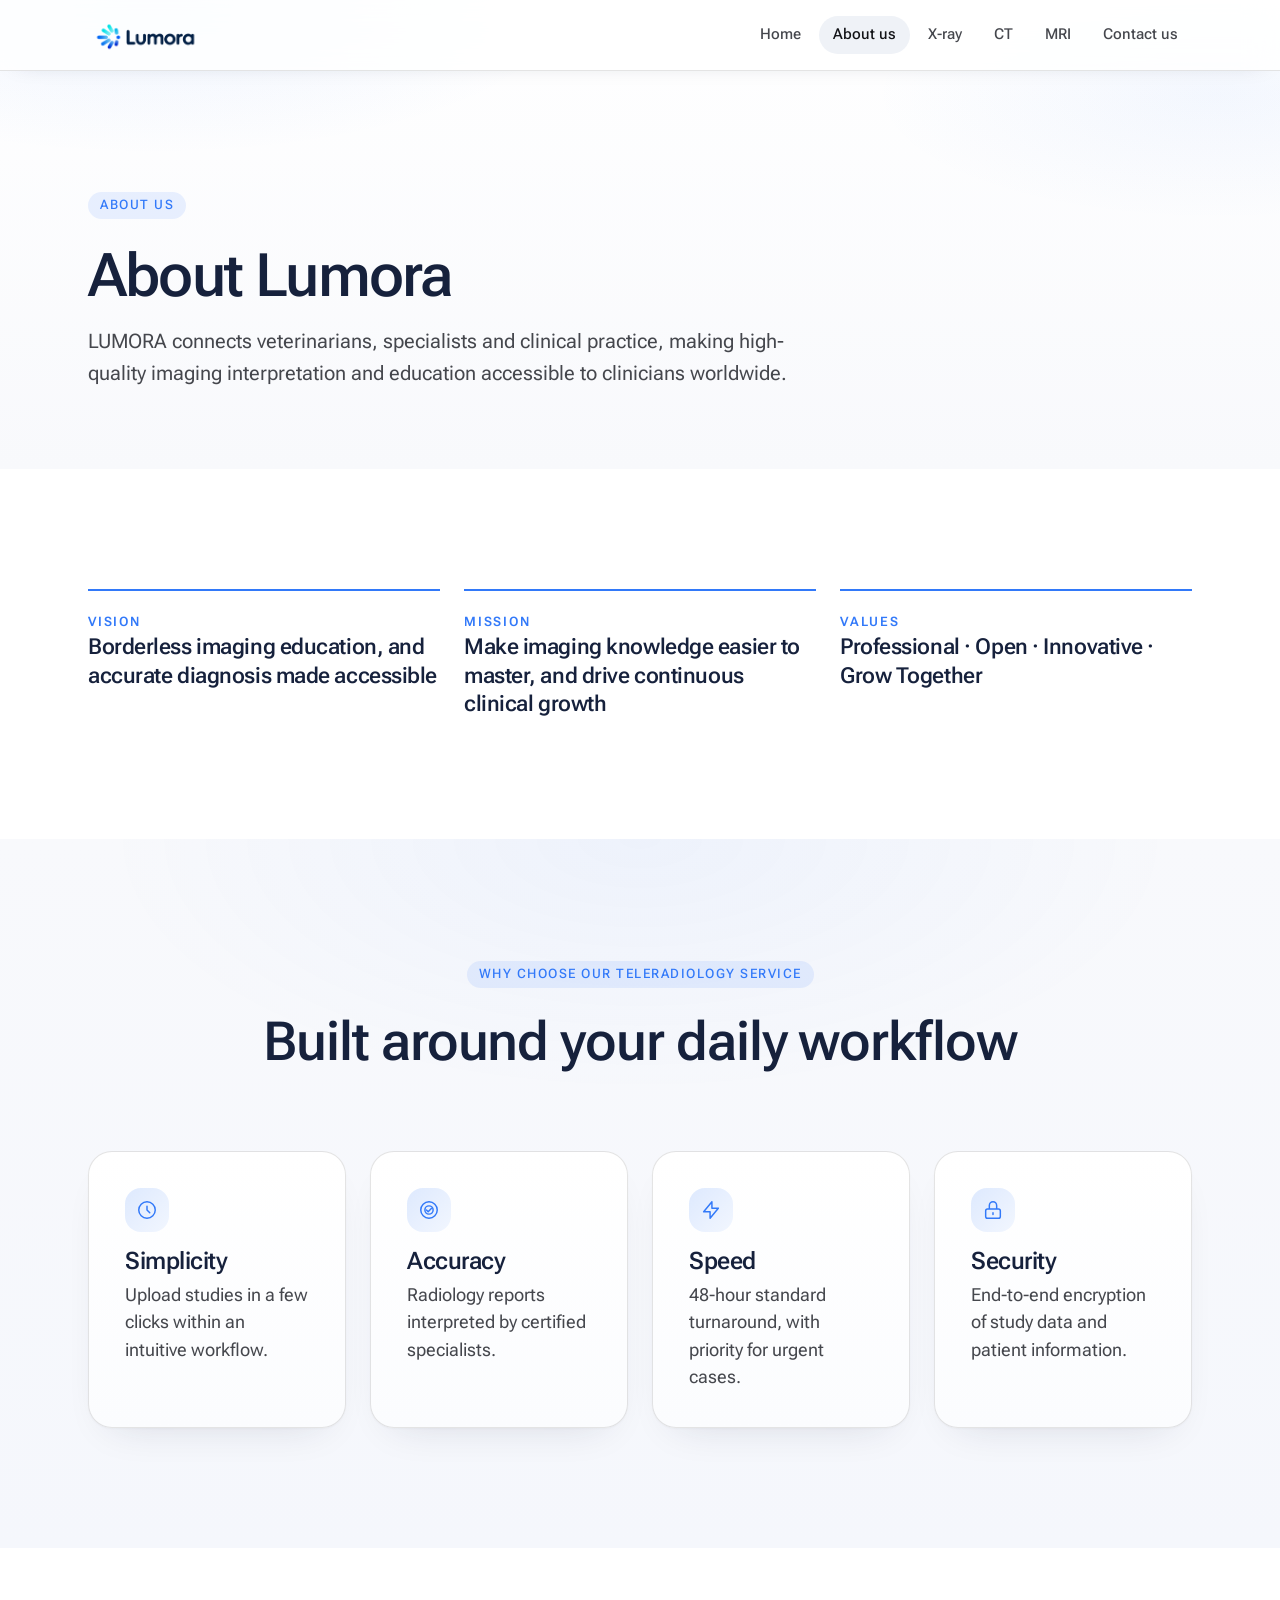
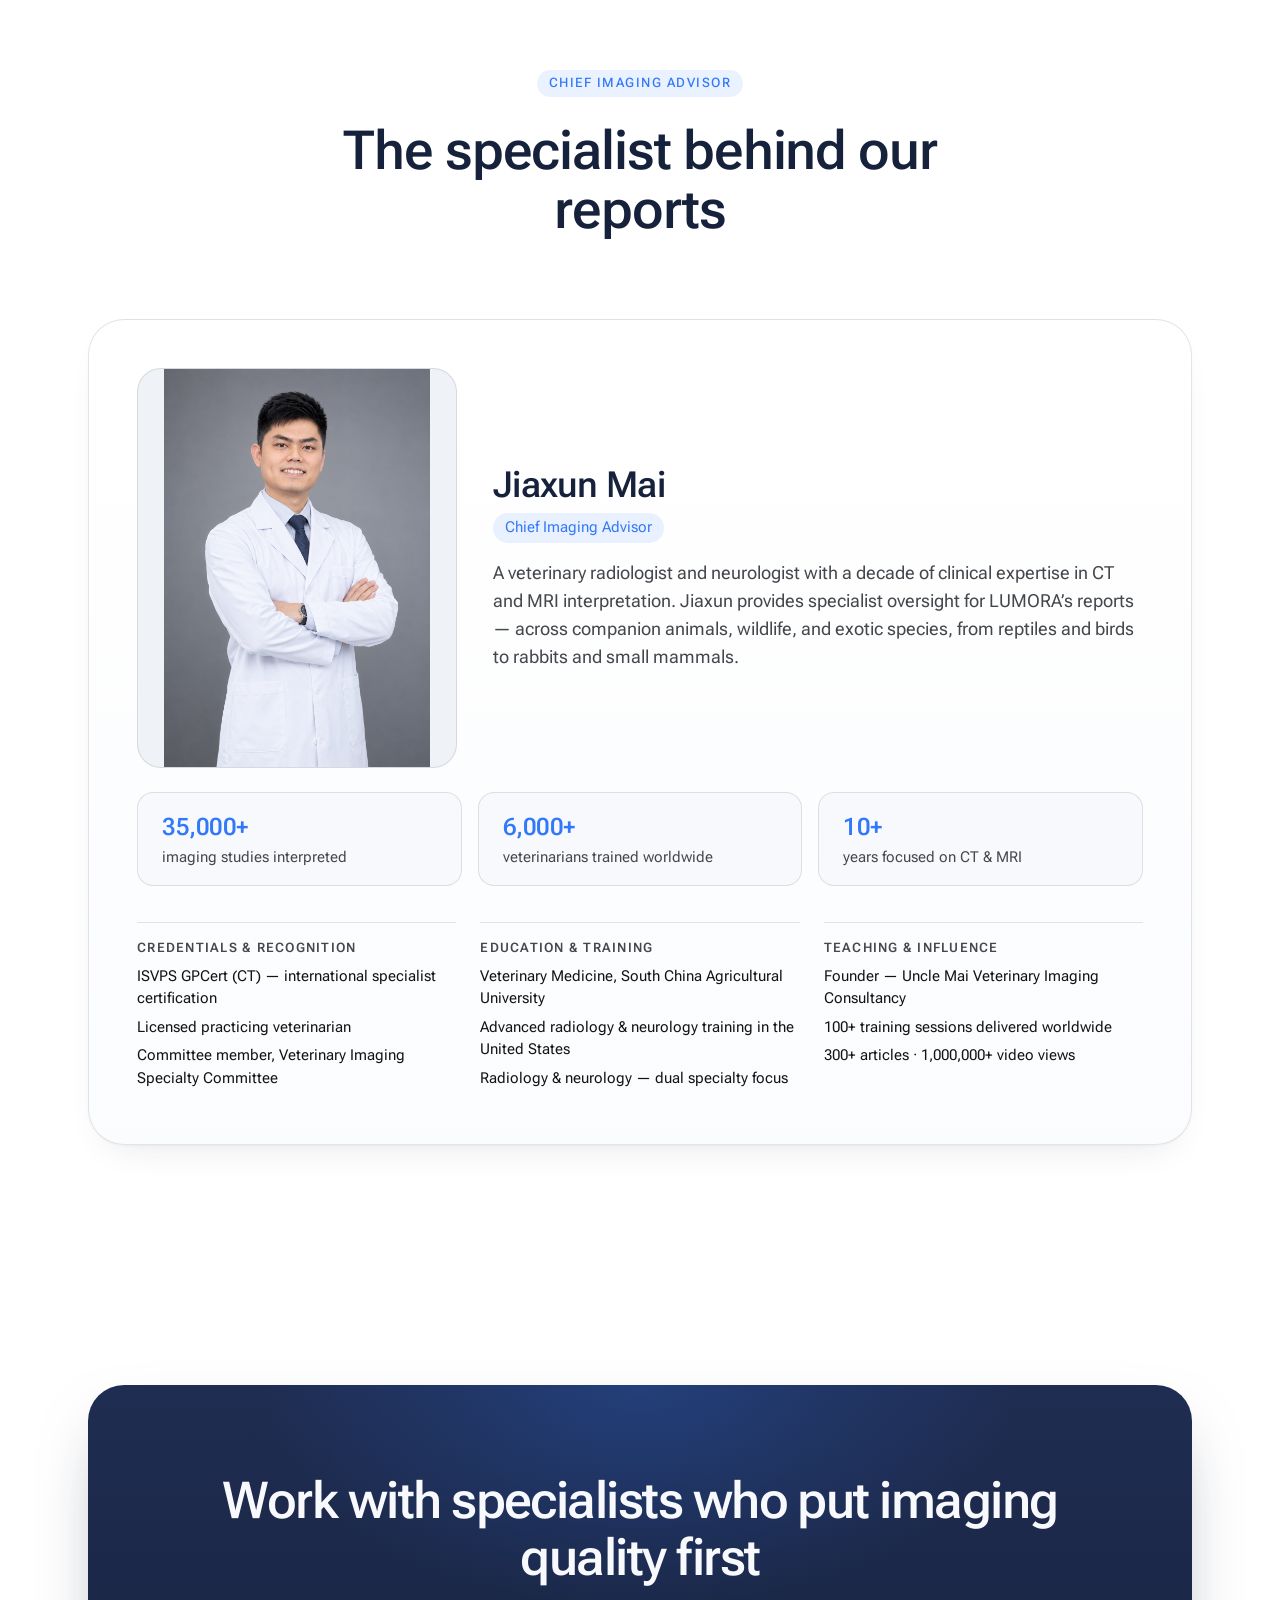
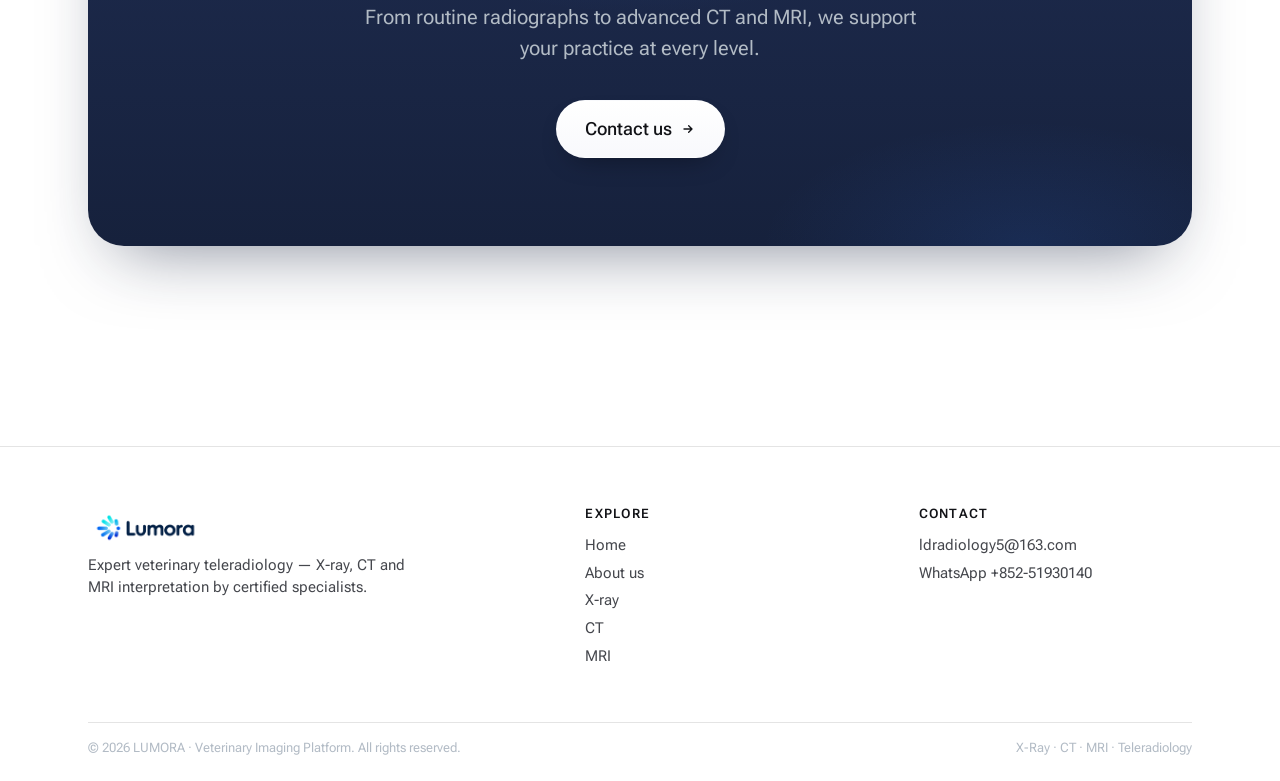
==== commit 6a8ff0a4: "sync: landing page from xgyyx/Lumora@8aa3eb2 (main)" ====
--- a/about.html
+++ b/about.html
@@ -177,7 +177,7 @@
           <div class="advisor-creds-group">
             <h5>Teaching &amp; Influence</h5>
             <ul>
-              <li>Founder of the &ldquo;Veterinary Imaging with Mai&rdquo; education channel</li>
+               <li>Founder — Uncle Mai Veterinary Imaging Consultancy</li>
               <li>100+ training sessions delivered worldwide</li>
               <li>300+ articles &middot; 1,000,000+ video views</li>
             </ul>
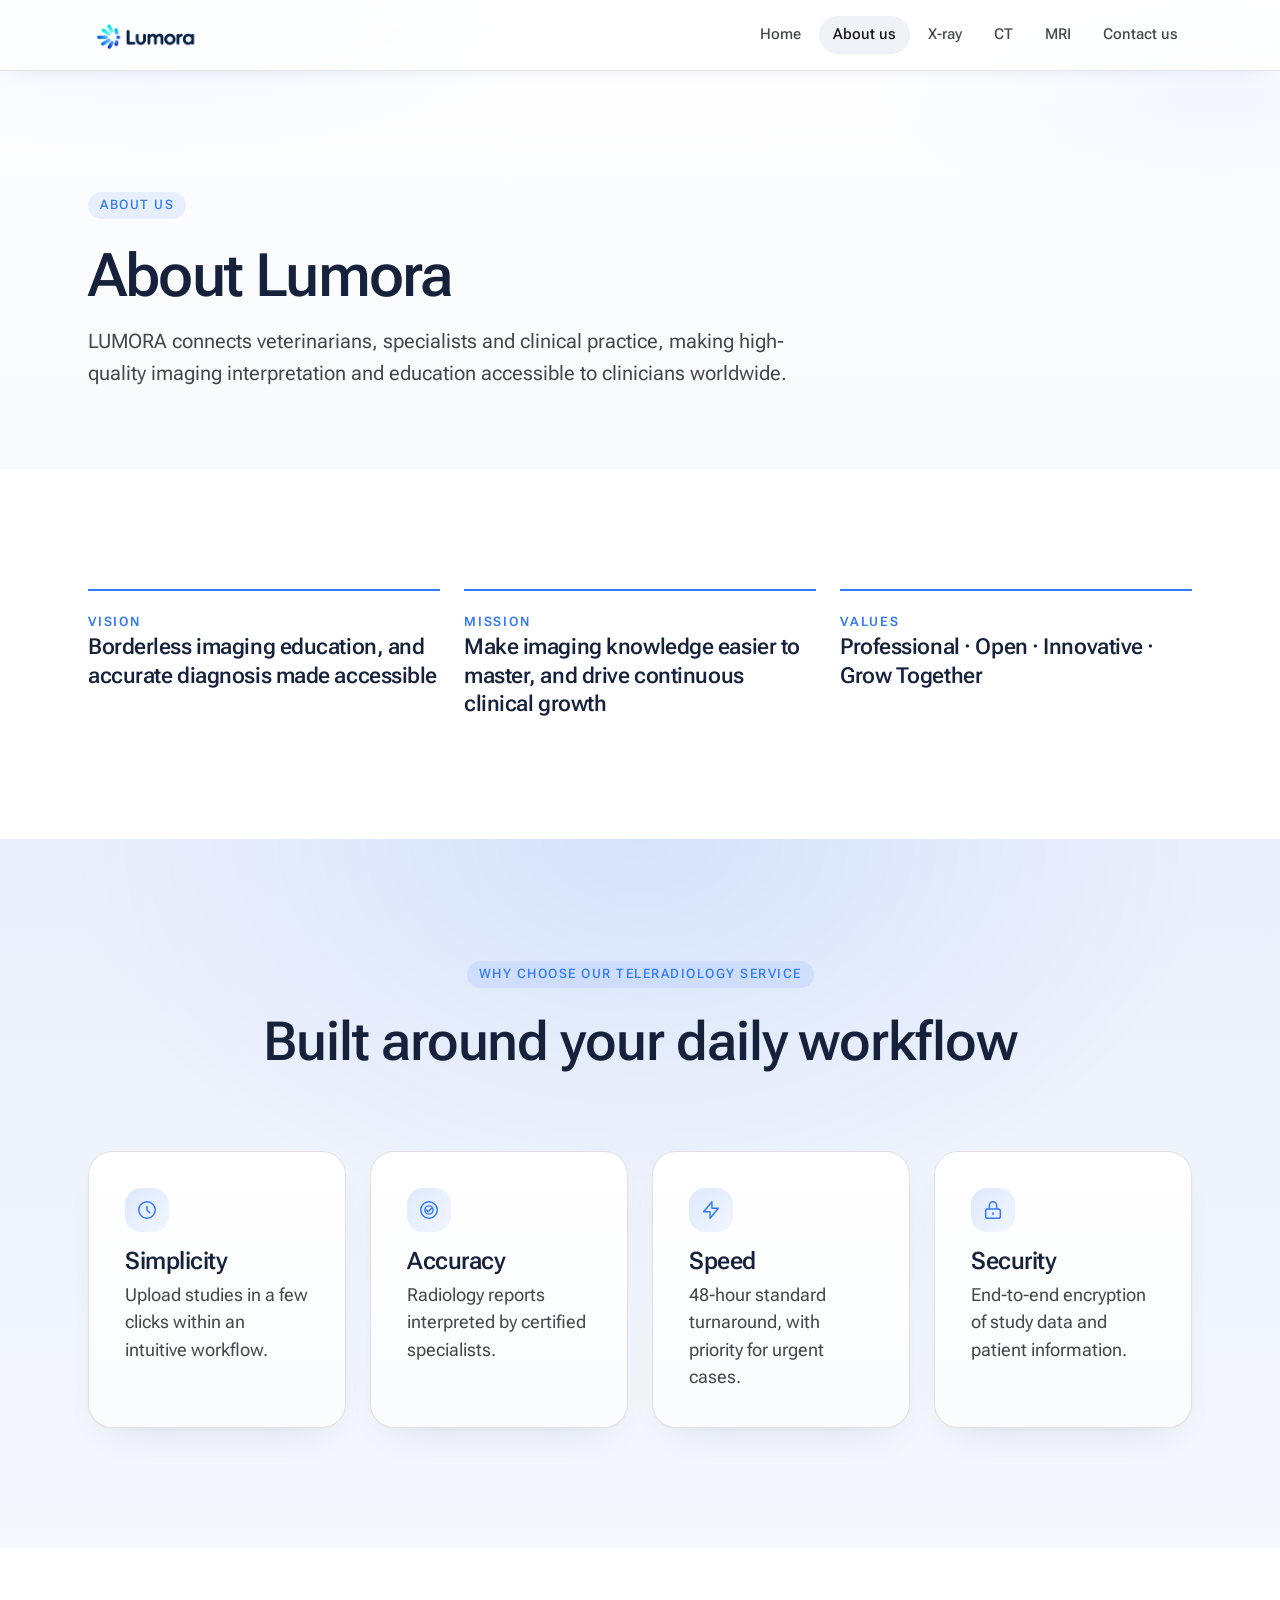
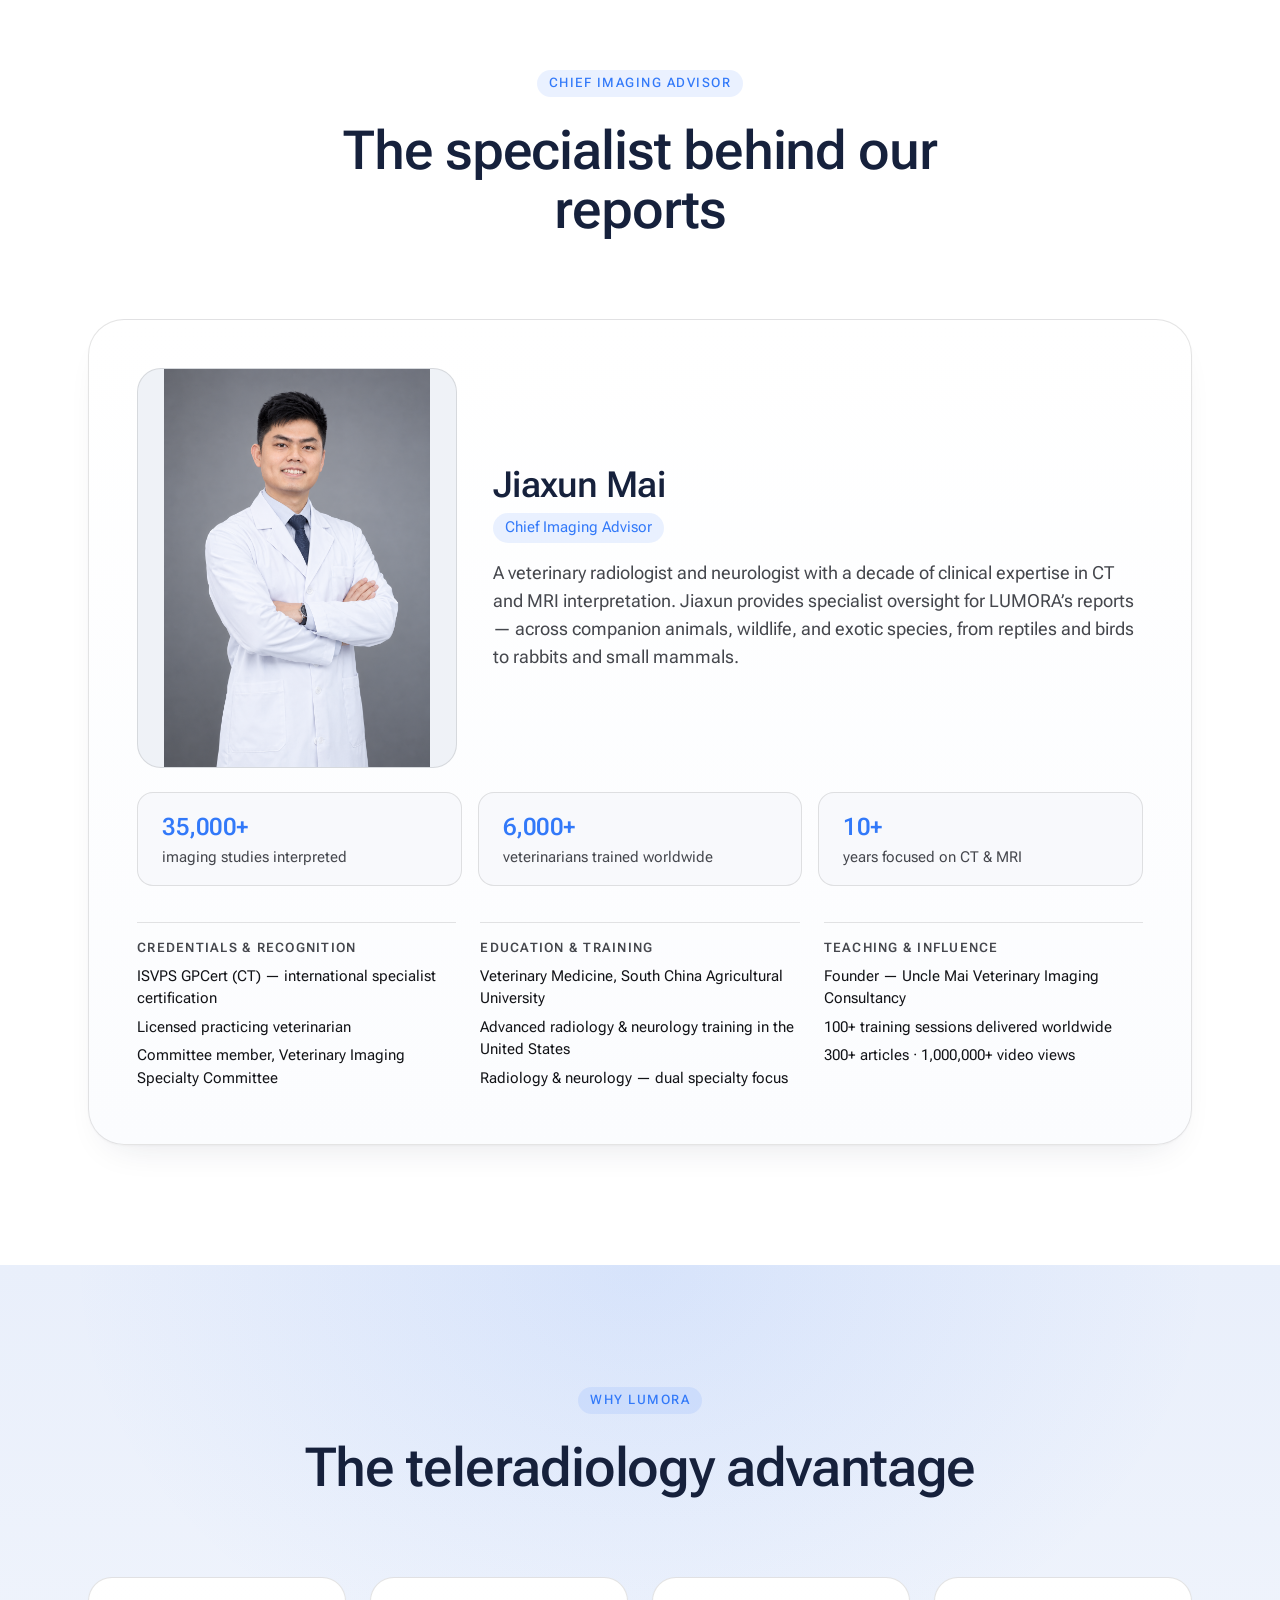
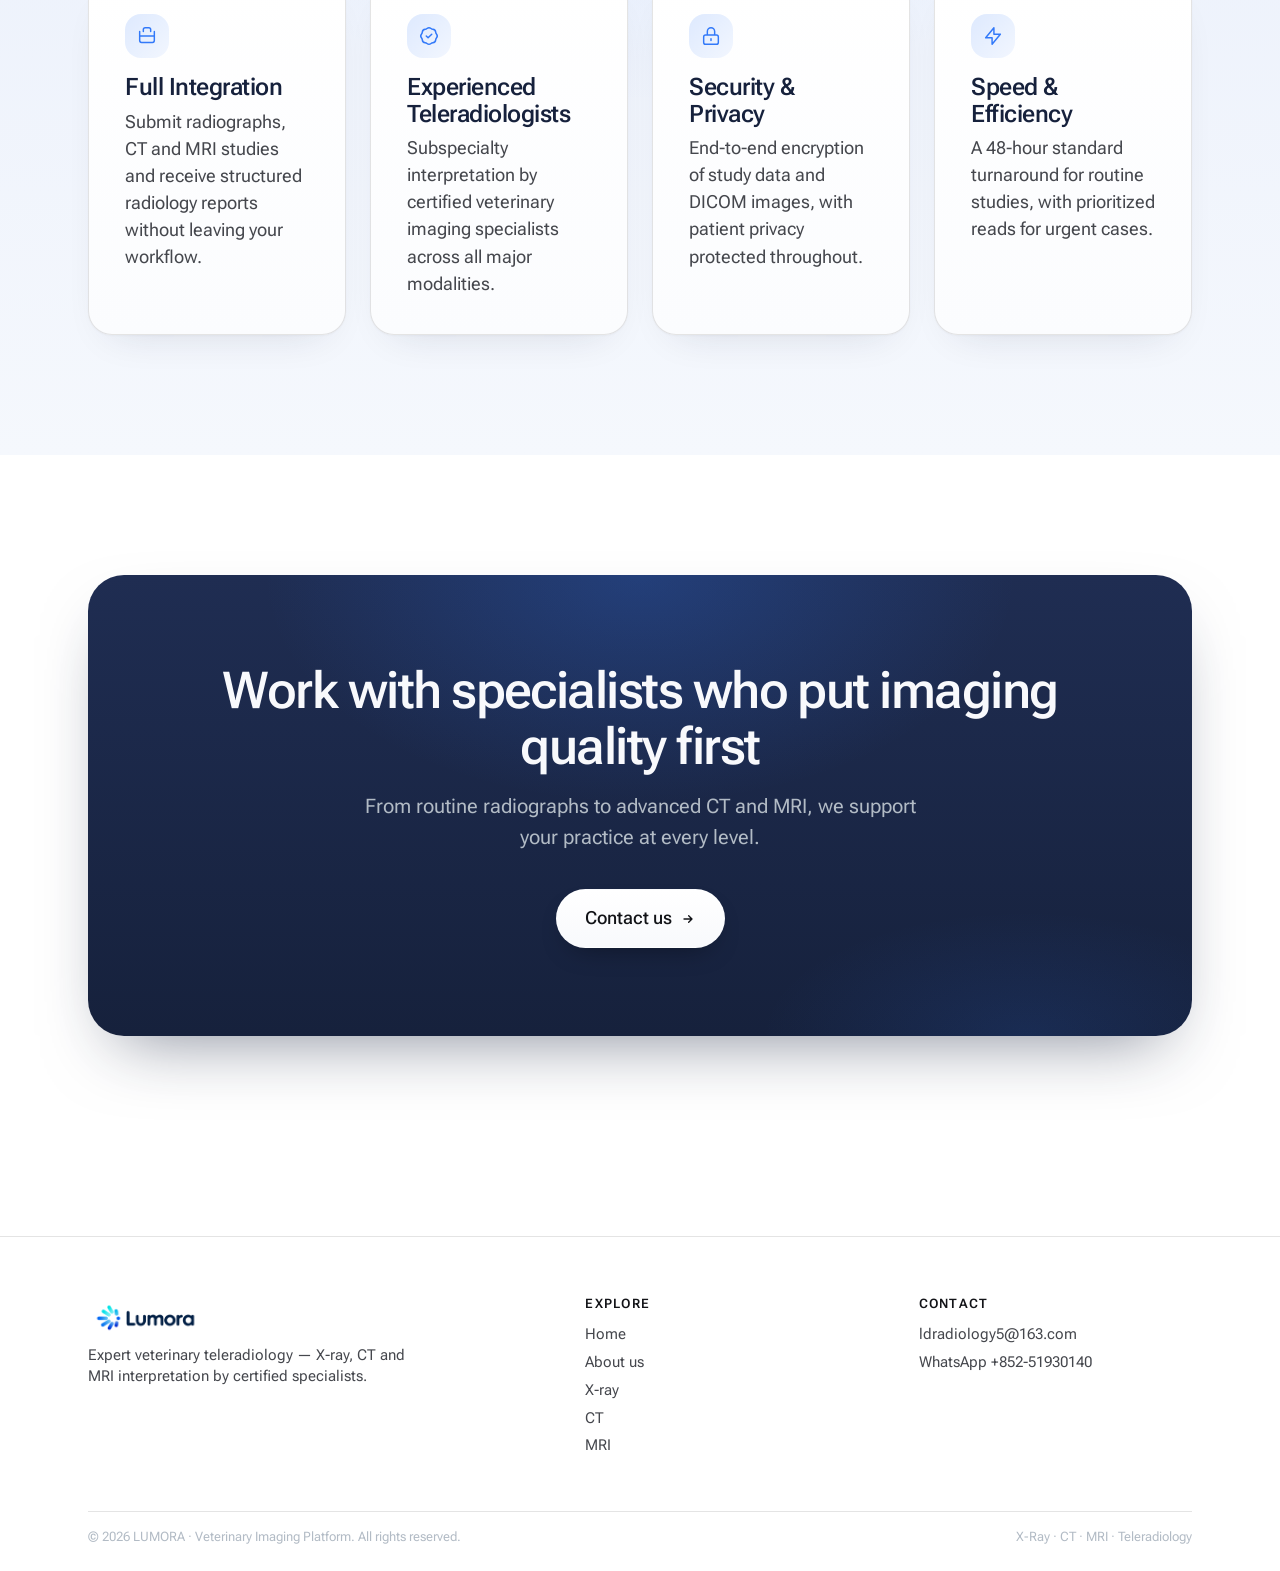
==== commit 0a21a11a: "sync: landing page from xgyyx/Lumora@0bad8b1 (feat/landing-redesign-hero-species)" ====
--- a/about.html
+++ b/about.html
@@ -187,6 +187,58 @@
     </div>
   </section>
 
+  <!-- ══════════════════════ ADVANTAGES ══════════════════════ -->
+  <section class="section section-muted">
+    <div class="container">
+      <div class="section-head">
+        <span class="eyebrow eyebrow-accent">Why LUMORA</span>
+        <h2>The teleradiology advantage</h2>
+      </div>
+
+      <div class="grid-4">
+        <div class="card">
+          <div class="icon-box icon-box-accent">
+            <svg fill="none" stroke="currentColor" viewBox="0 0 24 24">
+              <path stroke-linecap="round" stroke-linejoin="round" stroke-width="1.6" d="M4 7v10a2 2 0 002 2h12a2 2 0 002-2V7M8 7V5a2 2 0 012-2h4a2 2 0 012 2v2M4 12h16"/>
+            </svg>
+          </div>
+          <h3>Full Integration</h3>
+          <p class="card-tagline">Submit radiographs, CT and MRI studies and receive structured radiology reports without leaving your workflow.</p>
+        </div>
+
+        <div class="card">
+          <div class="icon-box icon-box-accent">
+            <svg fill="none" stroke="currentColor" viewBox="0 0 24 24">
+              <path stroke-linecap="round" stroke-linejoin="round" stroke-width="1.6" d="M9 12l2 2 4-4M7.835 4.697a3.42 3.42 0 001.946-.806 3.42 3.42 0 014.438 0 3.42 3.42 0 001.946.806 3.42 3.42 0 013.138 3.138 3.42 3.42 0 00.806 1.946 3.42 3.42 0 010 4.438 3.42 3.42 0 00-.806 1.946 3.42 3.42 0 01-3.138 3.138 3.42 3.42 0 00-1.946.806 3.42 3.42 0 01-4.438 0 3.42 3.42 0 00-1.946-.806 3.42 3.42 0 01-3.138-3.138 3.42 3.42 0 00-.806-1.946 3.42 3.42 0 010-4.438 3.42 3.42 0 00.806-1.946 3.42 3.42 0 013.138-3.138z"/>
+            </svg>
+          </div>
+          <h3>Experienced Teleradiologists</h3>
+          <p class="card-tagline">Subspecialty interpretation by certified veterinary imaging specialists across all major modalities.</p>
+        </div>
+
+        <div class="card">
+          <div class="icon-box icon-box-accent">
+            <svg fill="none" stroke="currentColor" viewBox="0 0 24 24">
+              <path stroke-linecap="round" stroke-linejoin="round" stroke-width="1.6" d="M12 15v2m-6 4h12a2 2 0 002-2v-6a2 2 0 00-2-2H6a2 2 0 00-2 2v6a2 2 0 002 2zm10-10V7a4 4 0 00-8 0v4h8z"/>
+            </svg>
+          </div>
+          <h3>Security &amp; Privacy</h3>
+          <p class="card-tagline">End-to-end encryption of study data and DICOM images, with patient privacy protected throughout.</p>
+        </div>
+
+        <div class="card">
+          <div class="icon-box icon-box-accent">
+            <svg fill="none" stroke="currentColor" viewBox="0 0 24 24">
+              <path stroke-linecap="round" stroke-linejoin="round" stroke-width="1.6" d="M13 10V3L4 14h7v7l9-11h-7z"/>
+            </svg>
+          </div>
+          <h3>Speed &amp; Efficiency</h3>
+          <p class="card-tagline">A 48-hour standard turnaround for routine studies, with prioritized reads for urgent cases.</p>
+        </div>
+      </div>
+    </div>
+  </section>
+
   <!-- ══════════════════════ CTA ══════════════════════ -->
   <section class="section">
     <div class="container">
--- a/assets/site.css
+++ b/assets/site.css
@@ -157,10 +157,13 @@
 @media (min-width: 768px)  { .section { padding: var(--space-5xl) 0; } }
 @media (min-width: 1024px) { .section { padding: var(--space-6xl) 0; } }
 
-.section-muted {
+/* Tinted band — shared by the alternating (tint ↔ white) section rhythm */
+.section-muted,
+.stats-band {
   background:
-    radial-gradient(ellipse 70% 60% at 50% 0%, rgba(50, 121, 249, 0.05) 0%, transparent 60%),
-    linear-gradient(180deg, var(--surface-container-low) 0%, #f5f7fc 100%);
+    radial-gradient(ellipse 72% 90% at 50% 0%, rgba(50, 121, 249, 0.10) 0%, transparent 62%),
+    linear-gradient(180deg, #e9effb 0%, #f5f8fd 100%);
+  color: var(--on-surface);
 }
 
 /* ─── Nav ───────────────────────────────────────────────────────────── */
@@ -459,13 +462,63 @@
 .grid-3 { display: grid; grid-template-columns: 1fr; gap: var(--space-lg); }
 @media (min-width: 768px) { .grid-3 { grid-template-columns: repeat(3, 1fr); gap: var(--space-xl); } }
 
+/* ─── Modality cards (home · "Three modalities") ────────────────────── */
+.modality-card {
+  position: relative;
+  padding: 0;
+  aspect-ratio: 4 / 3;
+  overflow: hidden;
+  display: flex;
+  align-items: flex-end;
+  background: linear-gradient(180deg, var(--navy-800) 0%, var(--navy-900) 100%);
+}
+@media (min-width: 768px) { .modality-card { aspect-ratio: 3 / 4; } }
+
+.modality-bg {
+  position: absolute; inset: 0;
+  width: 100%; height: 100%;
+  object-fit: cover;
+  transition: transform 0.7s var(--ease-out-expo);
+}
+.modality-card:hover .modality-bg { transform: scale(1.06); }
+
+.modality-overlay {
+  position: absolute; inset: 0;
+  background: linear-gradient(180deg,
+    rgba(18, 19, 23, 0.14) 0%,
+    rgba(18, 19, 23, 0.24) 45%,
+    rgba(18, 19, 23, 0.84) 100%);
+  transition: background 0.45s var(--ease-out-quart);
+}
+.modality-card:hover .modality-overlay {
+  background: linear-gradient(180deg,
+    rgba(18, 19, 23, 0.08) 0%,
+    rgba(18, 19, 23, 0.18) 45%,
+    rgba(18, 19, 23, 0.9) 100%);
+}
+
+.modality-content {
+  position: relative;
+  z-index: 2;
+  width: 100%;
+  padding: var(--space-lg);
+  display: flex;
+  flex-direction: column;
+  align-items: flex-start;
+  gap: var(--space-md);
+}
+@media (min-width: 768px) { .modality-content { padding: var(--space-xl); } }
+
+.modality-content h3 {
+  font-size: clamp(var(--text-2xl), 3.2vw, var(--text-4xl));
+  font-weight: var(--weight-title);
+  letter-spacing: -0.01em;
+  color: var(--on-inverse);
+  text-shadow: 0 2px 18px rgba(18, 19, 23, 0.5);
+}
+
 /* ─── Stats band (Practice Snapshot) ────────────────────────────────── */
-.stats-band {
-  background:
-    radial-gradient(ellipse 60% 90% at 50% 0%, rgba(50,121,249,0.18) 0%, transparent 62%),
-    linear-gradient(180deg, var(--navy-800) 0%, var(--navy-900) 100%);
-  color: var(--on-inverse);
-}
+/* Background comes from the shared tinted-band rule above. */
 .stats-grid { display: grid; grid-template-columns: 1fr; gap: var(--space-lg); }
 @media (min-width: 640px) { .stats-grid { grid-template-columns: repeat(2, 1fr); } }
 @media (min-width: 1024px) { .stats-grid { grid-template-columns: repeat(4, 1fr); } }
@@ -474,20 +527,19 @@
   font-size: clamp(var(--text-3xl), 4.5vw, 52px);
   font-weight: var(--weight-title);
   letter-spacing: -0.02em;
-  color: var(--on-inverse);
+  color: var(--navy-900);
   line-height: 1;
 }
-.stat-value .unit { font-size: var(--text-lg); font-weight: var(--weight-medium); margin-left: 4px; color: var(--on-inverse-variant); }
-.stat-label { margin-top: var(--space-sm); font-size: var(--text-sm); color: var(--on-inverse-variant); line-height: 1.45; }
+.stat-value .unit { font-size: var(--text-lg); font-weight: var(--weight-medium); margin-left: 4px; color: var(--primary); }
+.stat-label { margin-top: var(--space-sm); font-size: var(--text-sm); color: var(--on-surface-variant); line-height: 1.45; }
 
 /* ─── Species grid ──────────────────────────────────────────────────── */
 .species-grid { display: grid; grid-template-columns: 1fr; gap: var(--space-lg); }
 @media (min-width: 640px) { .species-grid { grid-template-columns: 1fr 1fr; } }
 @media (min-width: 1024px) { .species-grid { grid-template-columns: repeat(4, 1fr); } }
-.species-card .icon-box { background: rgba(50,121,249,0.10); color: var(--primary); }
-.species-card ul { margin-top: var(--space-md); display: flex; flex-direction: column; gap: 6px; }
-.species-card li { font-size: var(--text-sm); color: var(--on-surface-variant); line-height: 1.5; padding-left: 14px; position: relative; }
-.species-card li::before { content: ''; position: absolute; left: 0; top: 0.55em; width: 5px; height: 5px; border-radius: 50%; background: var(--primary); }
+.species-card { aspect-ratio: 2 / 3; border: none; }
+.species-card .modality-content { padding: var(--space-md); }
+.species-card .modality-content h3 { font-size: clamp(var(--text-xl), 2.4vw, var(--text-2xl)); line-height: 1.15; }
 
 /* ─── About · vision / mission / values ─────────────────────────────── */
 .pillars { display: grid; grid-template-columns: 1fr; gap: var(--space-lg); }
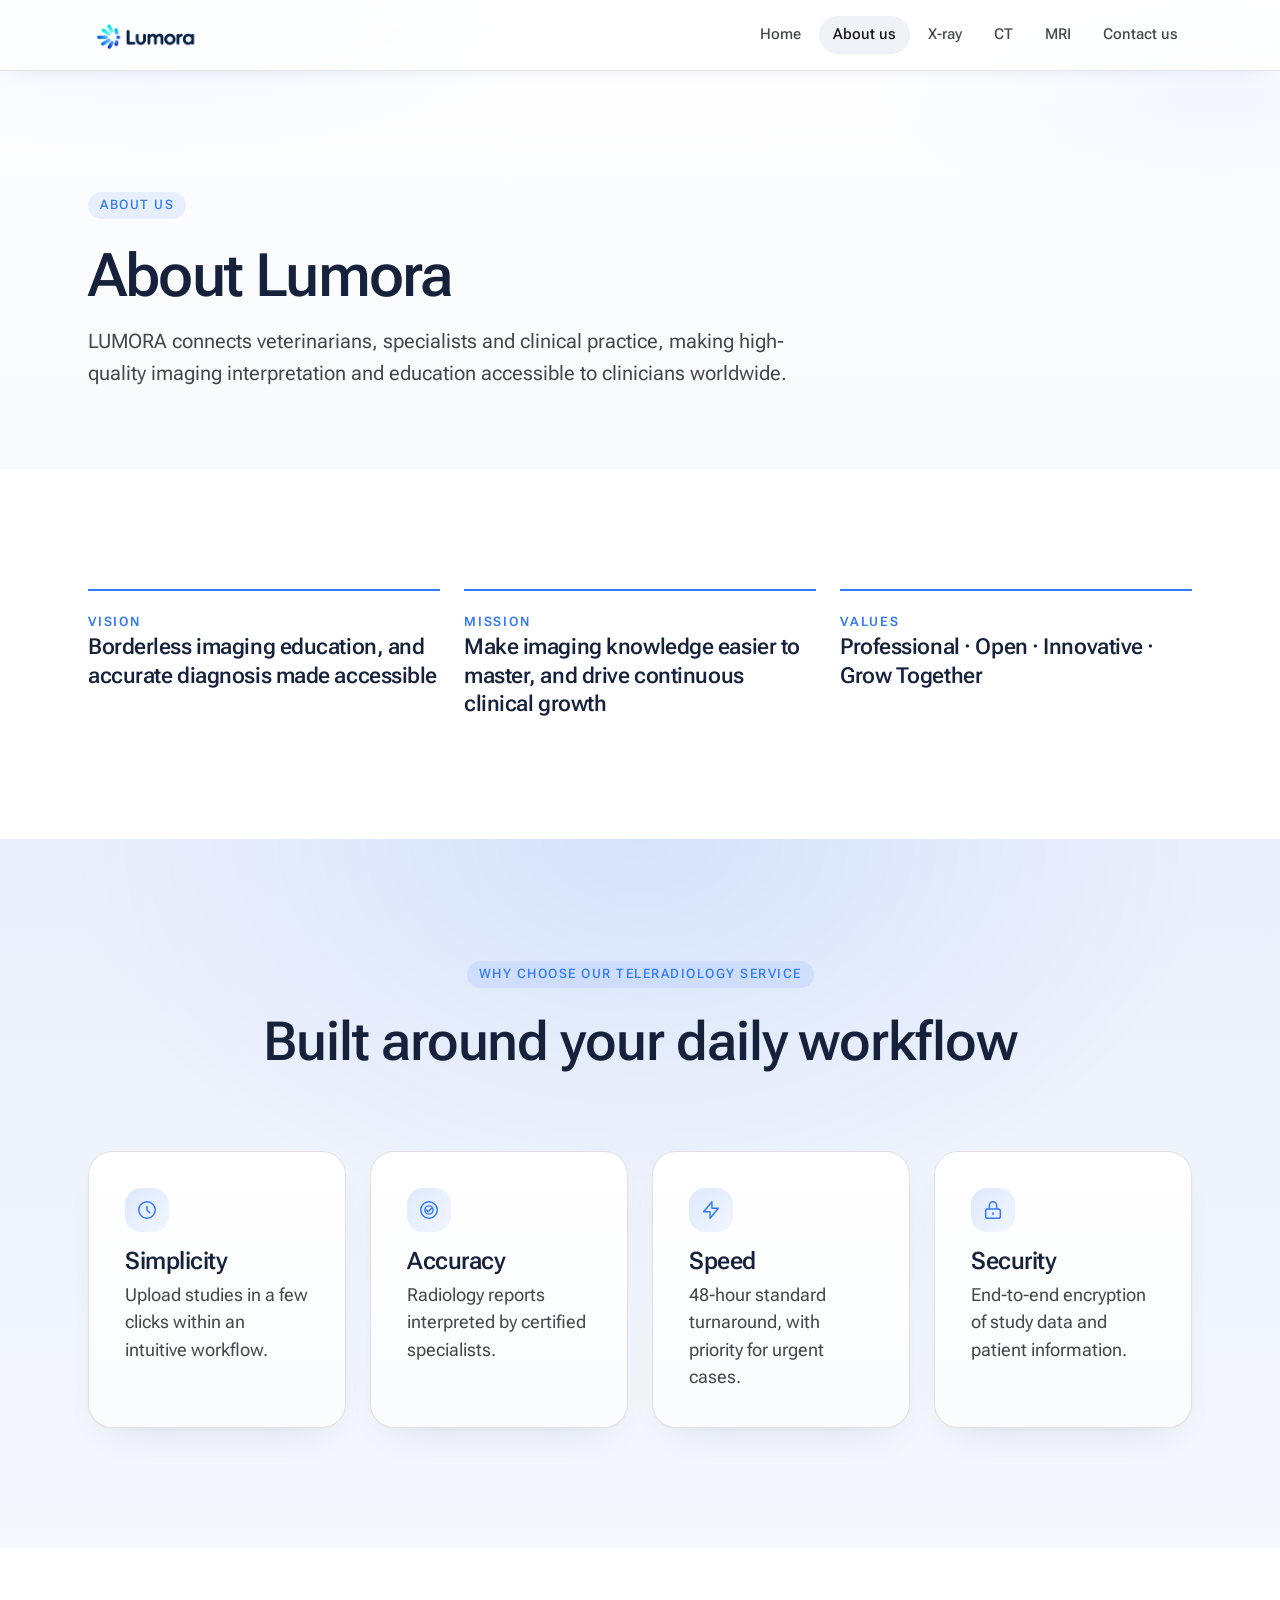
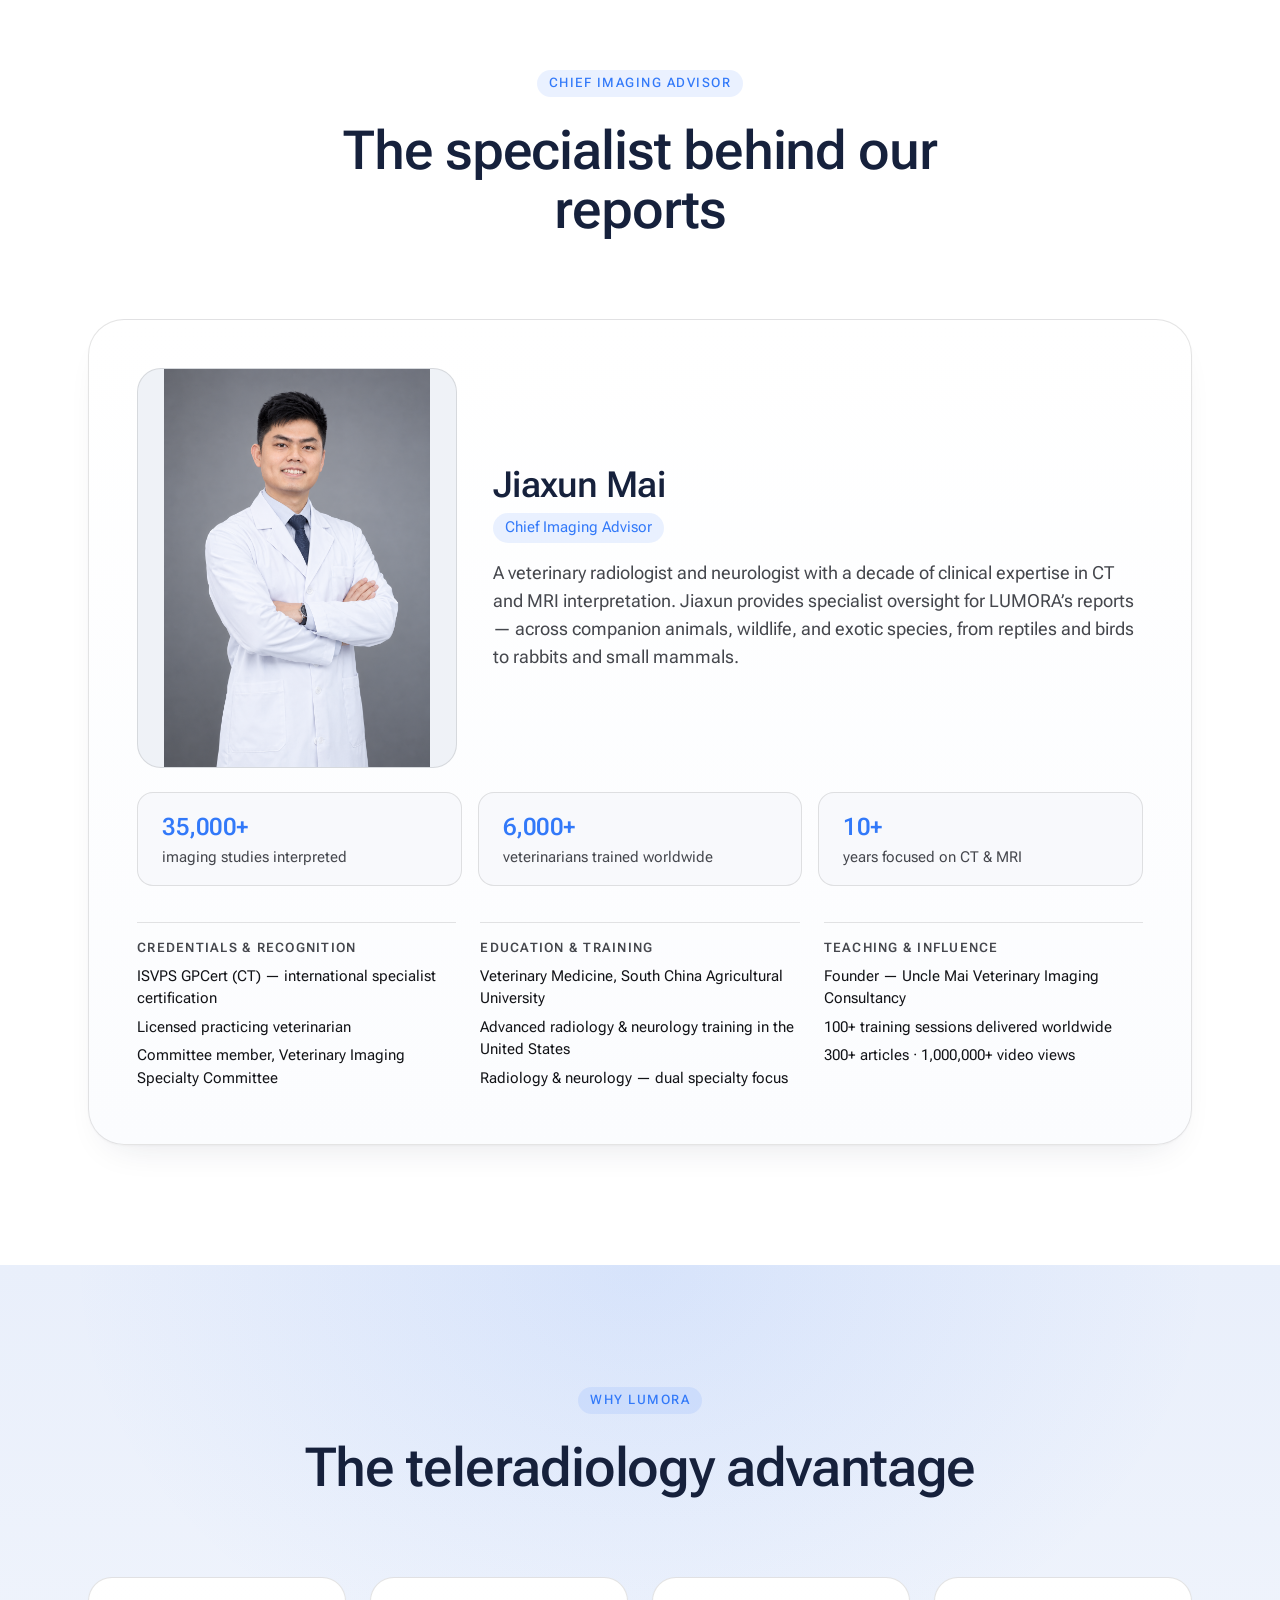
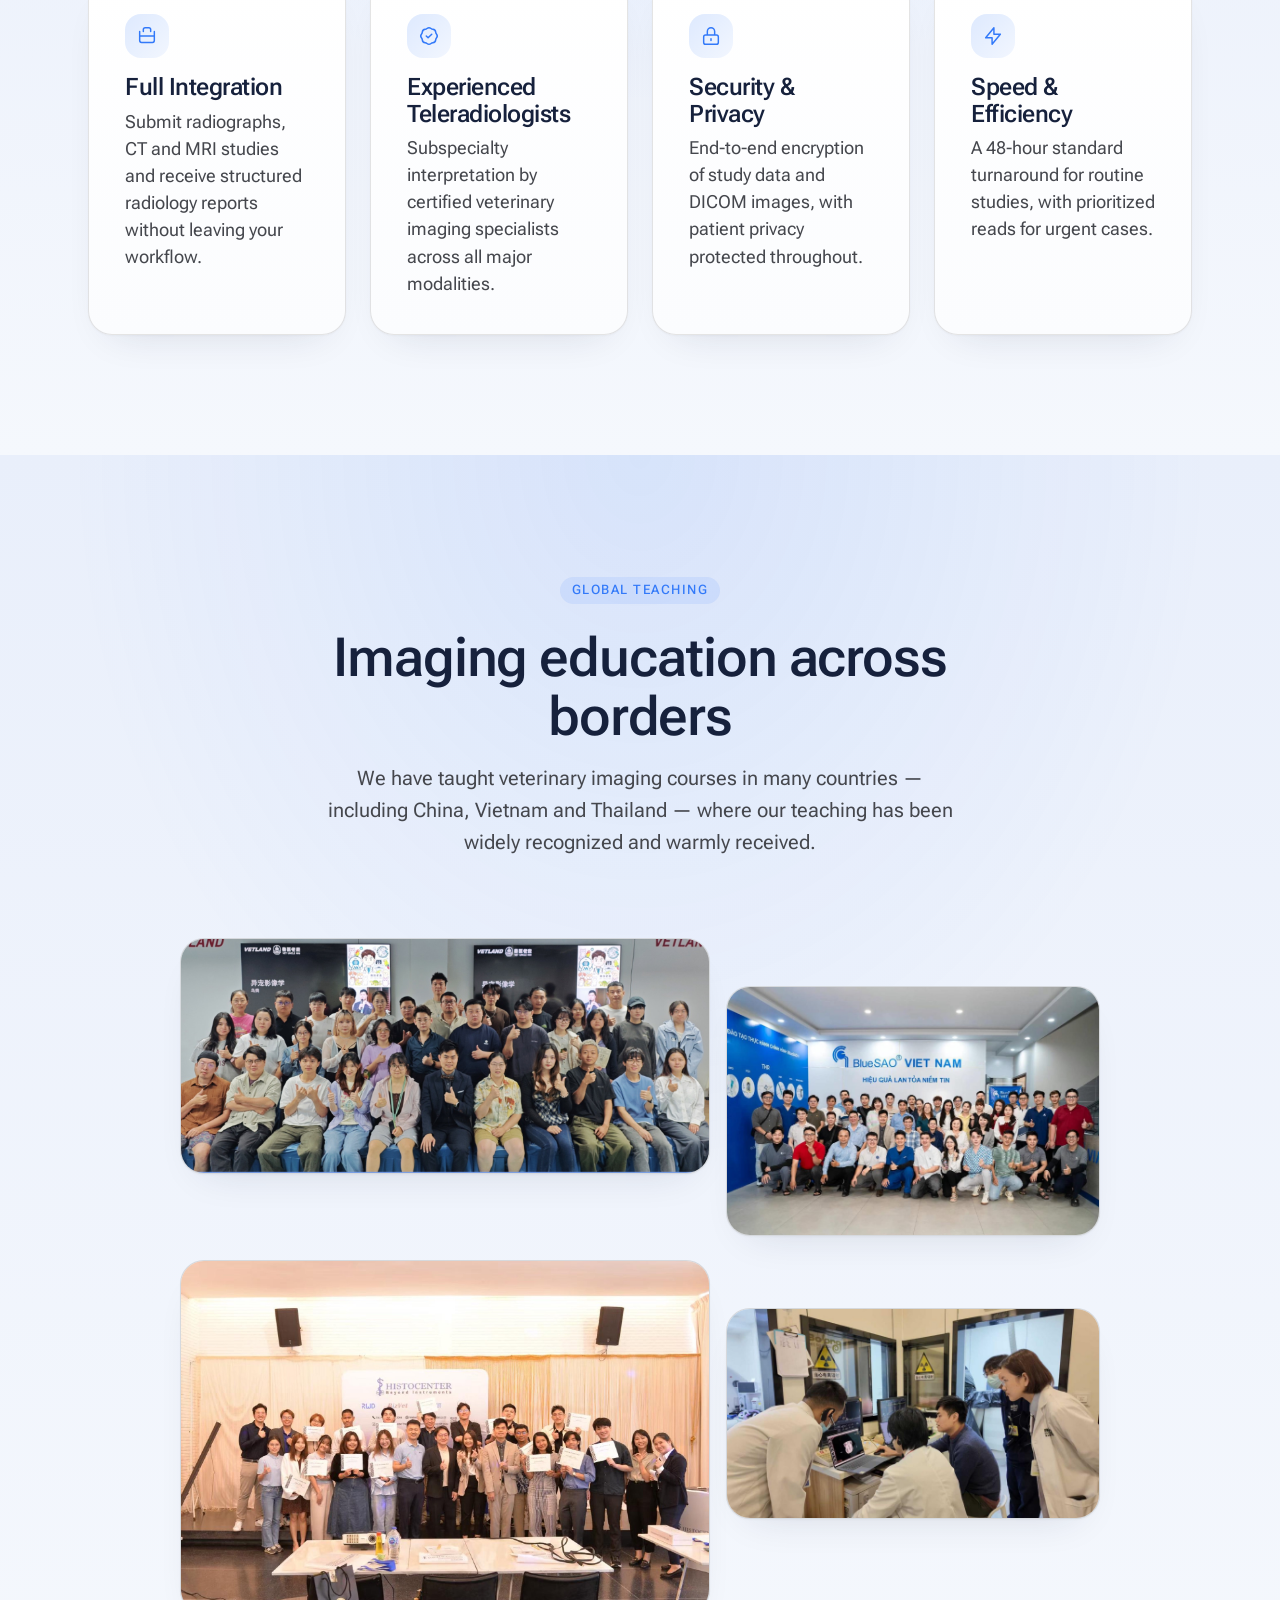
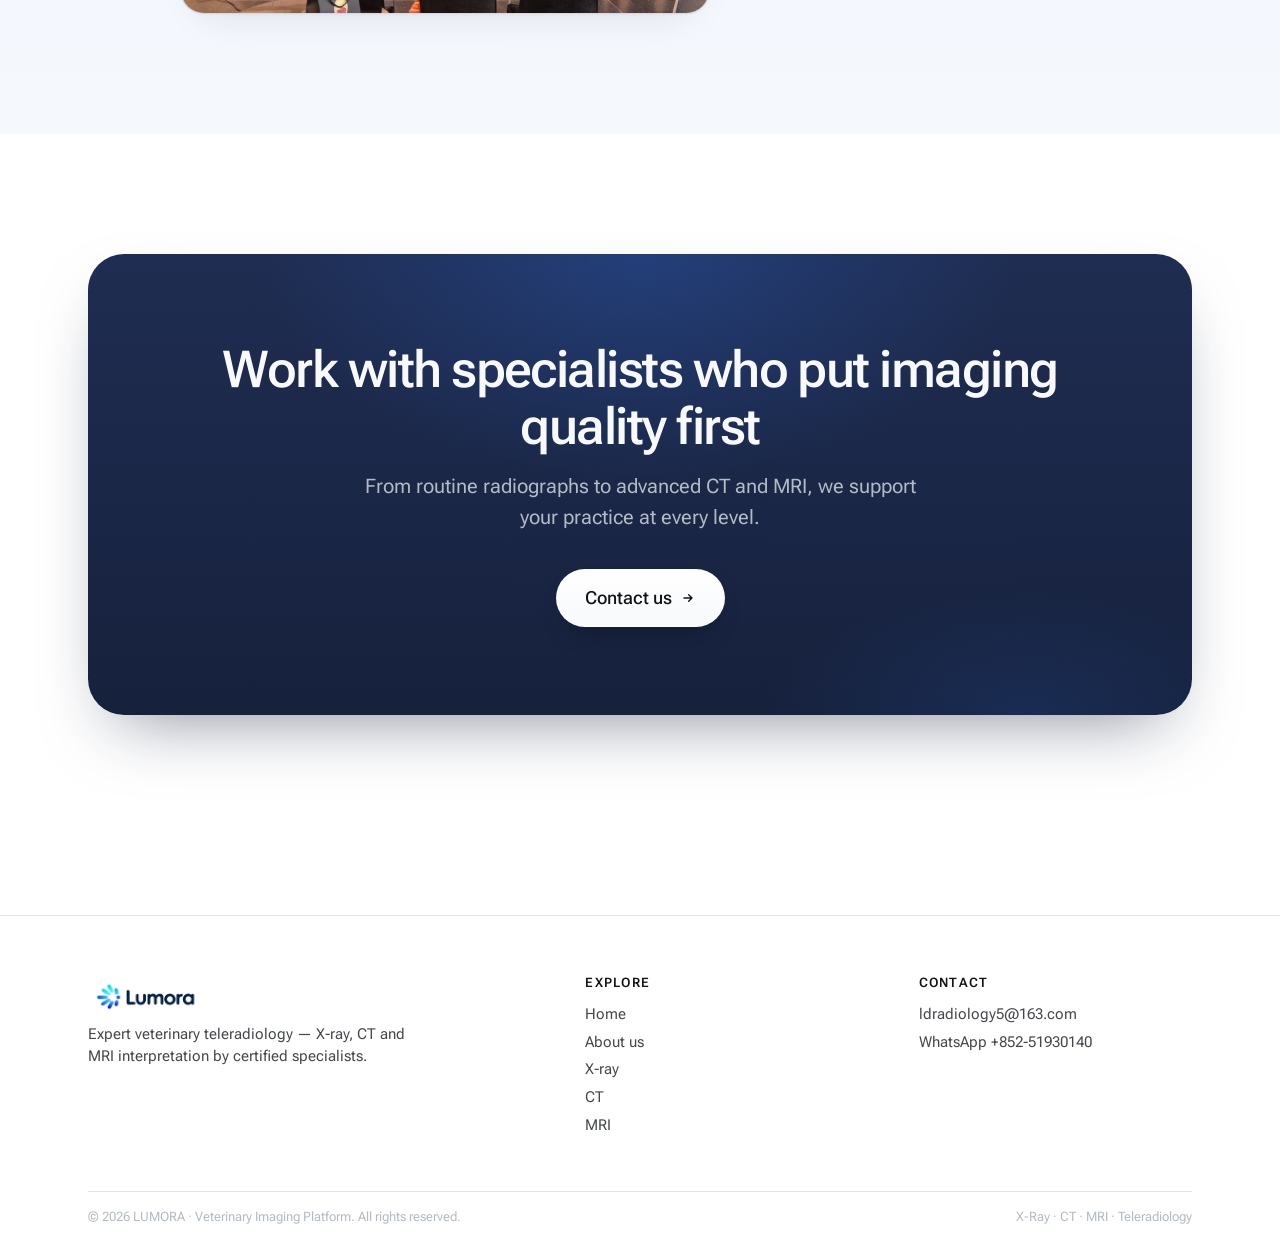
==== commit 9b7ffb52: "sync: landing page from xgyyx/Lumora@47c477e (feat/landing-global-teaching)" ====
--- a/about.html
+++ b/about.html
@@ -11,7 +11,7 @@
   <link rel="stylesheet" href="./assets/site.css" />
 </head>
 
-<body>
+<body class="page-about">
 
   <!-- ══════════════════════ NAV ══════════════════════ -->
   <nav class="nav">
@@ -239,6 +239,43 @@
     </div>
   </section>
 
+  <!-- ══════════════════════ GLOBAL TEACHING ══════════════════════ -->
+  <section class="section section-muted">
+    <div class="container">
+      <div class="section-head">
+        <span class="eyebrow eyebrow-accent">Global teaching</span>
+        <h2>Imaging education across borders</h2>
+        <p>
+          We have taught veterinary imaging courses in many countries — including China, Vietnam and
+          Thailand — where our teaching has been widely recognized and warmly received.
+        </p>
+      </div>
+
+      <div class="teach-gallery">
+        <figure class="teach-photo">
+          <img src="./assets/teaching/china-vetland-exotic-imaging.jpg"
+               alt="LUMORA exotic-animal imaging course delivered with VETLAND in Guangzhou, China"
+               width="1600" height="709" loading="lazy" />
+        </figure>
+        <figure class="teach-photo">
+          <img src="./assets/teaching/vietnam-bluesao-training.jpg"
+               alt="LUMORA veterinary imaging training course delivered with BlueSAO in Vietnam"
+               width="1600" height="1066" loading="lazy" />
+        </figure>
+        <figure class="teach-photo">
+          <img src="./assets/teaching/international-hands-on-course.jpg"
+               alt="Veterinarians receiving certificates after a LUMORA imaging course abroad"
+               width="1600" height="1067" loading="lazy" />
+        </figure>
+        <figure class="teach-photo">
+          <img src="./assets/teaching/clinical-ct-reading-training.jpg"
+               alt="Hands-on CT interpretation training with clinicians at a veterinary hospital"
+               width="1600" height="900" loading="lazy" />
+        </figure>
+      </div>
+    </div>
+  </section>
+
   <!-- ══════════════════════ CTA ══════════════════════ -->
   <section class="section">
     <div class="container">
--- a/assets/site.css
+++ b/assets/site.css
@@ -617,6 +617,45 @@
 }
 .advisor-creds-group li { font-size: var(--text-sm); line-height: 1.55; color: var(--on-surface); margin-bottom: 6px; }
 
+/* ─── Global teaching gallery ───────────────────────────────────────── */
+.teach-gallery {
+  display: grid;
+  grid-template-columns: 1fr;
+  gap: var(--space-md);
+  align-items: start;
+  max-width: 920px;
+  margin: 0 auto;
+}
+@media (min-width: 640px) {
+  .teach-gallery { grid-template-columns: 1fr 1fr; gap: var(--space-lg) var(--space-md); }
+  .teach-photo:nth-child(even) { margin-top: var(--space-2xl); }
+}
+@media (min-width: 1024px) {
+  .teach-gallery { grid-template-columns: repeat(12, 1fr); }
+  .teach-photo:nth-child(1) { grid-column: 1 / 8; margin-top: 0; }
+  .teach-photo:nth-child(2) { grid-column: 8 / 13; margin-top: var(--space-2xl); }
+  .teach-photo:nth-child(3) { grid-column: 1 / 8; margin-top: 0; }
+  .teach-photo:nth-child(4) { grid-column: 8 / 13; margin-top: var(--space-2xl); }
+}
+
+.teach-photo {
+  margin: 0;
+  border-radius: var(--radius-lg);
+  border: 1px solid var(--outline);
+  background: var(--surface-container);
+  overflow: hidden;
+  box-shadow: var(--shadow-card);
+  transition: border-color 0.25s var(--ease-out-quart),
+              transform 0.25s var(--ease-out-quart),
+              box-shadow 0.25s var(--ease-out-quart);
+}
+.teach-photo:hover {
+  border-color: var(--outline-strong);
+  transform: translateY(-4px);
+  box-shadow: var(--shadow-card-hover);
+}
+.teach-photo img { width: 100%; height: auto; }
+
 /* ─── Case gallery (X-ray / CT / MRI) ───────────────────────────────── */
 .gallery { display: grid; grid-template-columns: 1fr; gap: var(--space-lg); }
 @media (min-width: 640px) { .gallery { grid-template-columns: 1fr 1fr; } }
@@ -725,4 +764,133 @@
   justify-content: space-between;
   font-size: var(--text-xs); color: var(--on-surface-muted);
 }
-@media (min-width: 768px) { .footer-bottom { flex-direction: row; align-items: center; } }+@media (min-width: 768px) { .footer-bottom { flex-direction: row; align-items: center; } }
+
+/* ==========================================================================
+   Mobile adaptation (≤767px) — refined compact layout, shorter scroll.
+
+   Scoped to the HOME page (.page-home) and the ABOUT page (.page-about) via
+   body classes, so every other page keeps its original mobile layout.
+   Desktop (≥768px) is completely untouched — all rules live in this
+   max-width media query.
+
+   Intent: shorten the scroll WITHOUT flattening the page into utilitarian
+   list rows. Cards keep their rounded container + soft shadow, and the
+   modality / species cards stay full-bleed (image as background) at a
+   shorter aspect ratio so they still read as imagery, not as empty panels.
+   ========================================================================== */
+@media (max-width: 767px) {
+
+  /* ── Vertical rhythm ─────────────────────────────────────────────── */
+  :is(.page-home, .page-about) .section { padding: 46px 0; }
+  :is(.page-home, .page-about) .section-head { margin-bottom: 24px; }
+  :is(.page-home, .page-about) .section-head h2 { font-size: 27px; }
+  :is(.page-home, .page-about) .section-head p { margin-top: 10px; font-size: 15px; }
+  :is(.page-home, .page-about) .eyebrow { margin-bottom: 12px; }
+
+  /* ── Hero (home) ────────────────────────────────────────────────── */
+  .page-home .hero { padding-top: 108px; padding-bottom: 44px; }
+  .page-home .hero h1 { font-size: 34px; }
+  .page-home .hero-sub { margin-top: 14px; font-size: 15px; }
+  .page-home .hero-cta { margin-top: 24px; }
+  .page-home .hero-note { margin-top: 14px; }
+
+  /* ── Page hero (About) ──────────────────────────────────────────── */
+  .page-about .page-hero { padding-top: 108px; padding-bottom: 34px; }
+  .page-about .page-hero h1 { font-size: 30px; }
+  .page-about .page-hero p { margin-top: 12px; font-size: 15px; }
+
+  /* ── Stats band → 2×2 soft cards ────────────────────────────────── */
+  .page-home .stats-grid { grid-template-columns: 1fr 1fr; gap: 12px; }
+  .page-home .stat {
+    padding: 16px;
+    background: rgba(255, 255, 255, 0.72);
+    border: 1px solid var(--outline);
+    border-radius: var(--radius-md);
+    box-shadow: var(--shadow-xs);
+  }
+  .page-home .stat-value { font-size: 27px; }
+  .page-home .stat-label { margin-top: 6px; font-size: 12.5px; line-height: 1.4; }
+
+  /* ── Modality cards → 3-up portrait tiles ───────────────────────── */
+  .page-home .grid-3 { grid-template-columns: repeat(3, 1fr); gap: 10px; }
+  .page-home .grid-3 .modality-card { aspect-ratio: 3 / 4; }
+  .page-home .modality-overlay {
+    background: linear-gradient(180deg,
+      rgba(18, 19, 23, 0.04) 0%,
+      rgba(18, 19, 23, 0.22) 45%,
+      rgba(18, 19, 23, 0.86) 100%);
+  }
+  .page-home .grid-3 .modality-content {
+    flex-direction: row;
+    align-items: flex-end;
+    justify-content: space-between;
+    padding: 10px;
+    gap: 8px;
+  }
+  .page-home .grid-3 .modality-content h3 { font-size: 17px; }
+  /* button collapses to a round arrow so the whole tile stays legible */
+  .page-home .grid-3 .modality-content .btn {
+    flex: 0 0 auto;
+    width: 28px; height: 28px; padding: 0;
+    font-size: 0;
+  }
+  .page-home .grid-3 .modality-content .btn .arrow { width: 15px; height: 15px; }
+
+  /* ── Species cards → 2-up portrait, full-bleed ──────────────────── */
+  .page-home .species-grid { grid-template-columns: 1fr 1fr; gap: 12px; }
+  .page-home .species-grid .species-card { aspect-ratio: 3 / 4; }
+  .page-home .species-grid .modality-content { padding: 12px; }
+  .page-home .species-grid .modality-content h3 { font-size: 16px; line-height: 1.2; }
+
+  /* ── About · vision / mission / values (keep the editorial top rule) */
+  .page-about .pillars { gap: 20px; }
+  .page-about .pillar { padding-top: 12px; }
+  .page-about .pillar h3 { font-size: 18px; }
+
+  /* ── About · advantage cards → icon + text inside the card ──────── */
+  .page-about .grid-4 { gap: 12px; }
+  .page-about .grid-4 .card {
+    display: grid;
+    grid-template-columns: 40px 1fr;
+    column-gap: 14px;
+    row-gap: 2px;
+    align-items: start;
+    padding: 15px 16px;
+  }
+  .page-about .grid-4 .card .icon-box {
+    grid-row: 1 / 3;
+    width: 40px; height: 40px;
+    margin-bottom: 0;
+  }
+  .page-about .grid-4 .card .icon-box svg { width: 20px; height: 20px; }
+  .page-about .grid-4 .card h3 { grid-column: 2; font-size: 17px; }
+  .page-about .grid-4 .card .card-tagline { grid-column: 2; margin-top: 4px; font-size: 14px; }
+
+  /* ── About · advisor ────────────────────────────────────────────── */
+  .page-about .advisor-card { padding: 16px; }
+  .page-about .advisor { grid-template-columns: 96px 1fr; gap: 16px; align-items: start; }
+  .page-about .advisor-photo { aspect-ratio: 1 / 1; border-radius: var(--radius-md); }
+  .page-about .advisor-name { font-size: 21px; }
+  .page-about .advisor-role { margin-top: 8px; font-size: 12px; }
+  .page-about .advisor-tagline { margin-top: 10px; font-size: 14px; }
+  .page-about .advisor-stats { margin-top: 16px; gap: 10px; }
+  .page-about .advisor-stat { padding: 12px 14px; }
+  .page-about .advisor-stat strong { font-size: 18px; }
+  .page-about .advisor-stat span { margin-top: 2px; font-size: 13px; }
+  .page-about .advisor-creds { margin-top: 18px; gap: 16px; }
+  .page-about .advisor-creds-group { padding-top: 12px; }
+  .page-about .advisor-creds-group li { font-size: 13.5px; margin-bottom: 3px; }
+
+  /* ── CTA banner ─────────────────────────────────────────────────── */
+  :is(.page-home, .page-about) .cta { padding: 36px 20px; border-radius: var(--radius-lg); }
+  :is(.page-home, .page-about) .cta h2 { font-size: 24px; }
+  :is(.page-home, .page-about) .cta p { margin-top: 12px; font-size: 15px; }
+  :is(.page-home, .page-about) .cta-actions { margin-top: 20px; gap: 10px; }
+
+  /* ── Footer ─────────────────────────────────────────────────────── */
+  :is(.page-home, .page-about) .footer { padding: 32px 0 16px; margin-top: 40px; }
+  :is(.page-home, .page-about) .footer-grid { grid-template-columns: 1fr 1fr; gap: 22px; }
+  :is(.page-home, .page-about) .footer-grid > div:first-child { grid-column: 1 / -1; }
+  :is(.page-home, .page-about) .footer-bottom { margin-top: 22px; }
+}
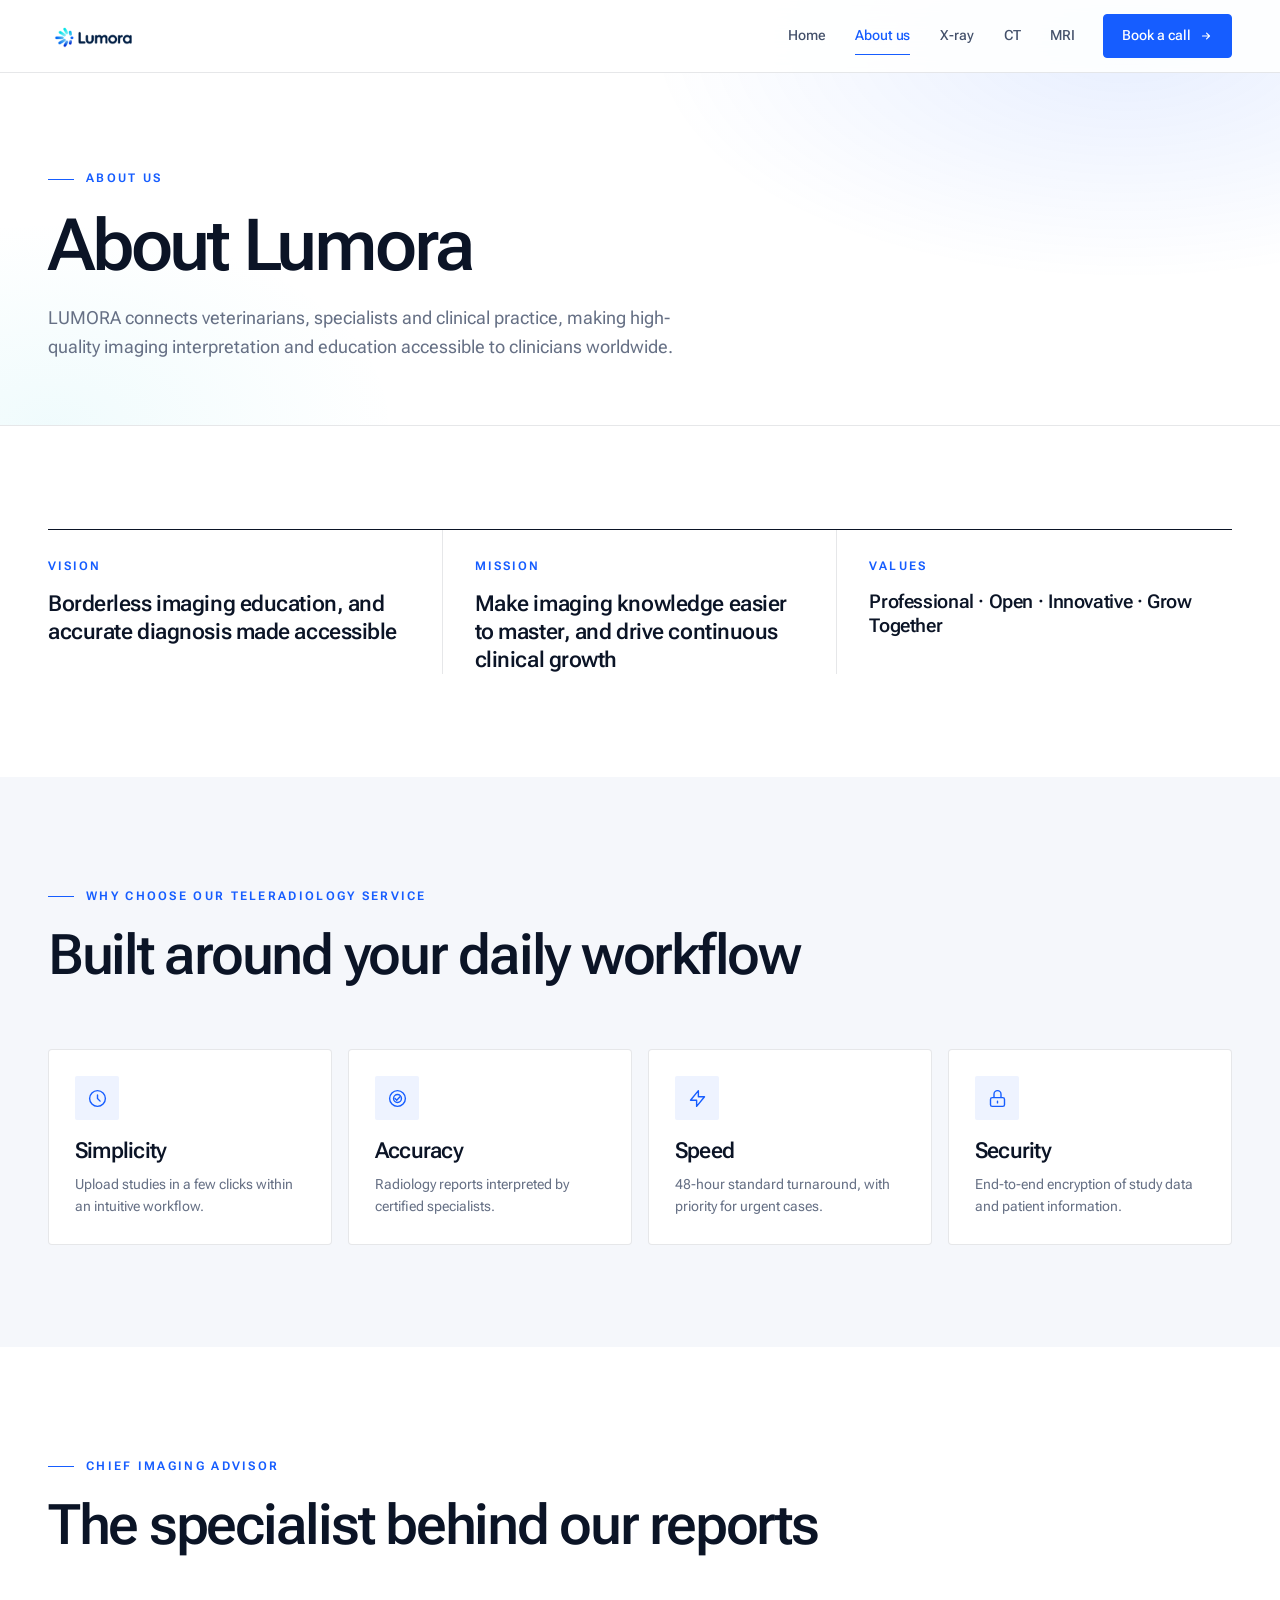
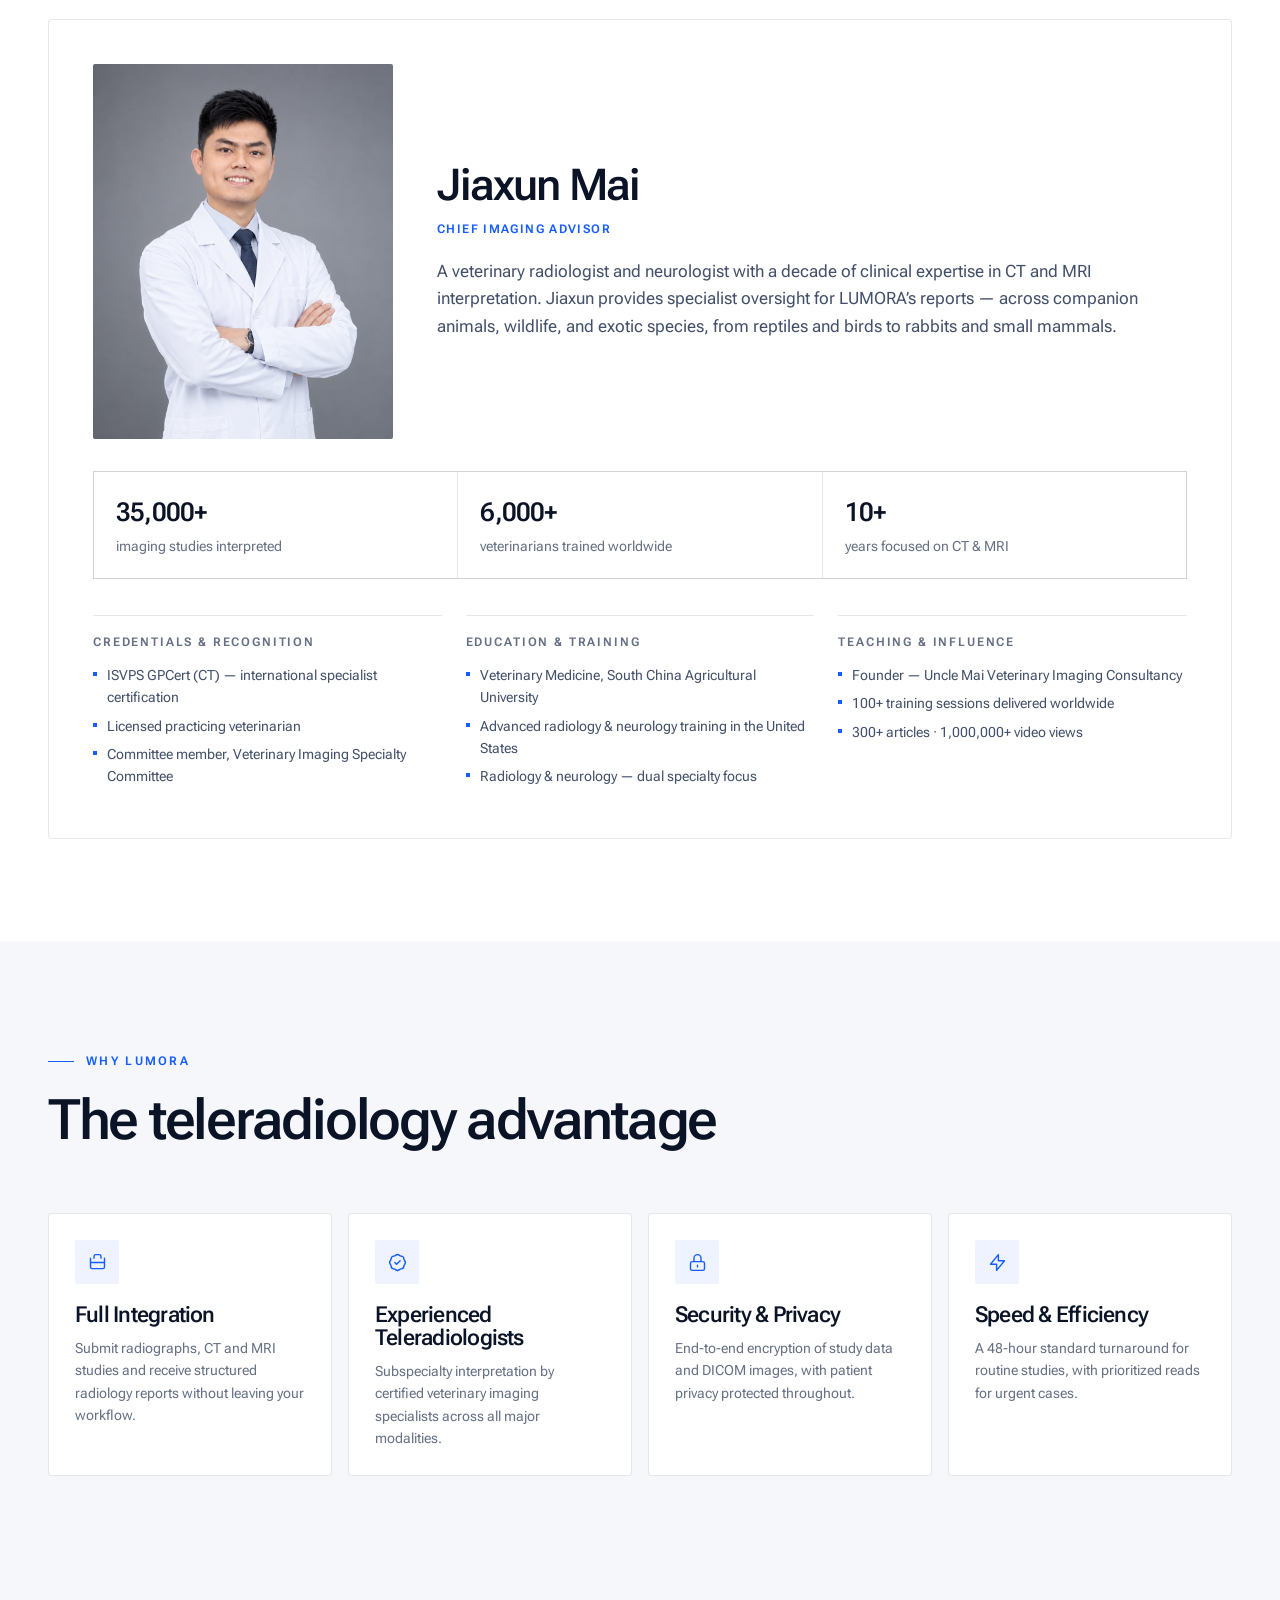
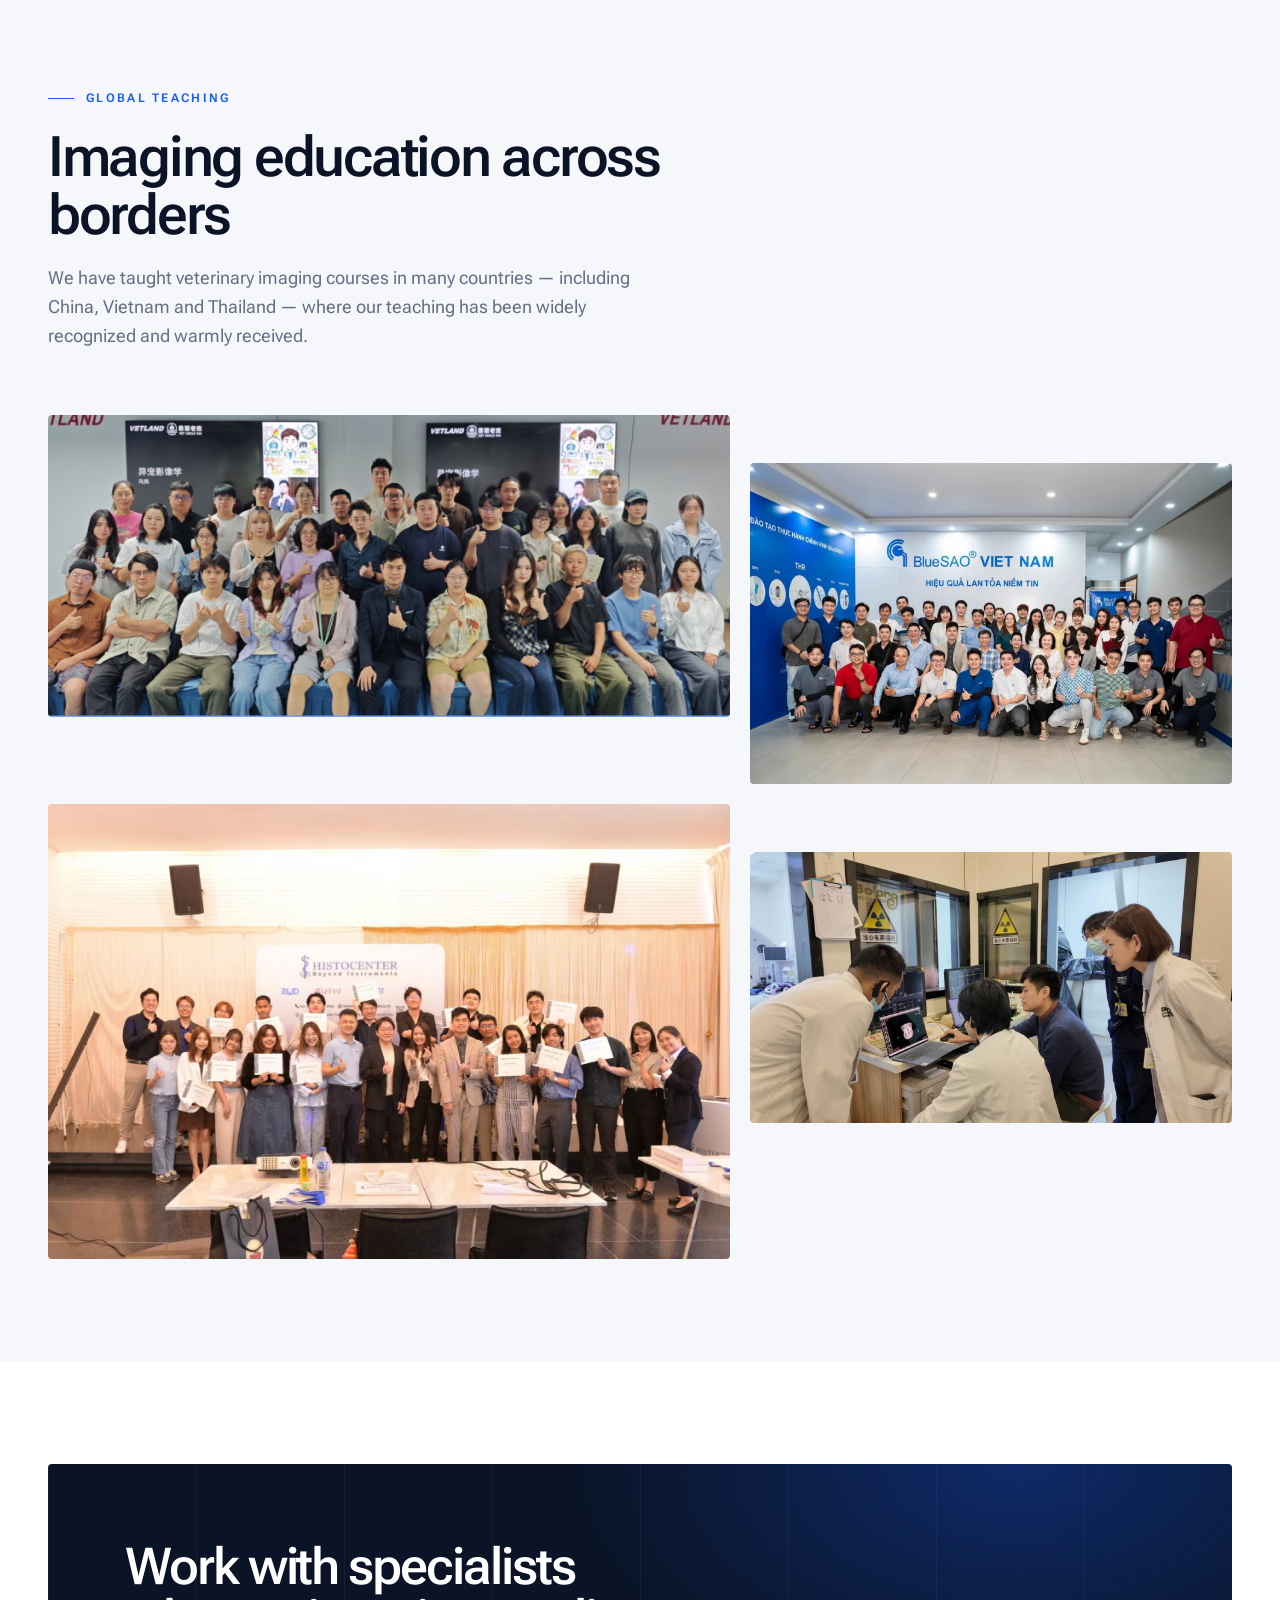
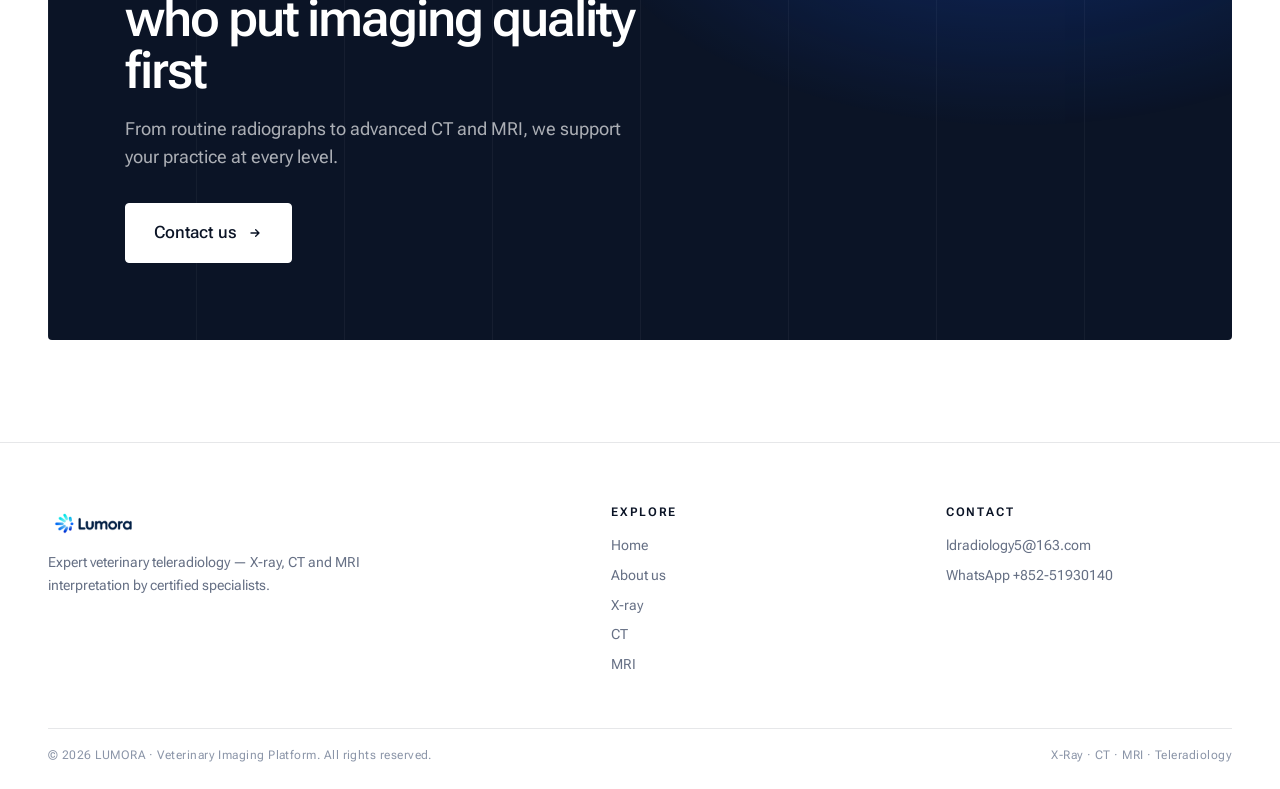
==== commit 6484a055: "sync: landing page from xgyyx/Lumora@266f3ce (chore/landing-ui-refresh)" ====
--- a/about.html
+++ b/about.html
@@ -25,7 +25,12 @@
         <a href="./x-ray.html" class="nav-link">X-ray</a>
         <a href="./ct.html" class="nav-link">CT</a>
         <a href="./mri.html" class="nav-link">MRI</a>
-        <a href="./contact.html" class="nav-link">Contact us</a>
+        <a href="./contact.html" class="nav-cta">
+          Book a call
+          <svg class="arrow" fill="none" stroke="currentColor" viewBox="0 0 24 24">
+            <path stroke-linecap="round" stroke-linejoin="round" stroke-width="2" d="M13 7l5 5m0 0l-5 5m5-5H6"/>
+          </svg>
+        </a>
       </div>
       <button class="nav-toggle" id="navToggle" aria-label="Open menu" aria-expanded="false">
         <svg fill="none" stroke="currentColor" viewBox="0 0 24 24">
@@ -327,16 +332,7 @@
     </div>
   </footer>
 
-  <script>
-    (function () {
-      var btn = document.getElementById('navToggle');
-      var menu = document.getElementById('mobileMenu');
-      btn.addEventListener('click', function () {
-        var open = menu.classList.toggle('open');
-        btn.setAttribute('aria-expanded', open ? 'true' : 'false');
-      });
-    })();
-  </script>
+  <script src="./assets/site.js" defer></script>
 
 </body>
 </html>
--- a/assets/site.css
+++ b/assets/site.css
@@ -1,7 +1,12 @@
 /* ==========================================================================
    LUMORA — Veterinary Imaging Platform · shared stylesheet
-   Static brand site (plain HTML + this CSS, no build step).
-   Palette/type follow the "Antigravity" design tokens.
+   Static brand site (plain HTML + this CSS + assets/site.js, no build step).
+
+   Visual system (2026-10 UI pass, referenced from yilive.ai):
+   · deep-ink hero / white editorial sections / pale-blue rhythm
+   · one electric blue accent (#165dff)
+   · sharp 4px geometry, hairline rules, flat cards, no soft shadows
+   · oversized display type with tight tracking
    ========================================================================== */
 
 /* ─── Font (self-hosted Roboto Flex, zero runtime CDN) ─────────────── */
@@ -15,105 +20,84 @@
 
 /* ─── Design tokens ─────────────────────────────────────────────────── */
 :root {
-  /* Color · base palette */
-  --grey-0:    #ffffff;
-  --grey-10:   #f8f9fc;
-  --grey-20:   #eff2f7;
-  --grey-50:   #e6eaf0;
-  --grey-100:  #e1e6ec;
-  --grey-200:  #cdd4dc;
-  --grey-300:  #b2bbc5;
-  --grey-400:  #b7bfd9;
-  --grey-800:  #45474d;
-  --grey-900:  #2f3034;
-  --grey-1000: #212226;
-  --grey-1100: #18191d;
-  --grey-1200: #121317;
-  --navy-800:  #1f2d52;
-  --navy-900:  #16213c;
-  --blue-600:  #3279f9;
-
-  /* Theme surfaces */
-  --surface:                var(--grey-0);
-  --surface-container-low:  var(--grey-10);
-  --surface-container:      var(--grey-20);
-  --surface-container-high: var(--grey-50);
-  --surface-inverse:        var(--navy-900);
-
-  --on-surface:         var(--grey-1200);
-  --on-surface-variant: var(--grey-800);
-  --on-surface-muted:   var(--grey-300);
-  --on-inverse:         var(--grey-10);
-  --on-inverse-variant: var(--grey-300);
-
-  --primary:    var(--blue-600);
-  --on-primary: var(--grey-0);
-  --outline:         rgba(33, 34, 38, 0.12);
-  --outline-strong:  rgba(33, 34, 38, 0.20);
-  --outline-inverse: rgba(255, 255, 255, 0.16);
-
-  /* Elevation (soft, diffused) */
-  --shadow-xs:     0 1px 2px rgba(33, 34, 38, 0.04);
-  --shadow-card:   0 1px 2px rgba(33, 34, 38, 0.03), 0 18px 40px -24px rgba(22, 33, 60, 0.16);
-  --shadow-card-hover: 0 2px 4px rgba(33, 34, 38, 0.04), 0 28px 56px -24px rgba(50, 121, 249, 0.26);
-  --shadow-accent: 0 12px 28px -12px rgba(50, 121, 249, 0.5);
-
-  /* Typography */
+  /* Ink & neutrals */
+  --ink:        #0b1426;
+  --ink-2:      #16213c;
+  --ink-soft:   #43506a;
+  --muted:      #667085;
+  --muted-2:    #8b95a8;
+  --paper:      #ffffff;
+  --mist:       #f5f7fb;
+  --mist-2:     #eef2f9;
+  --ice:        #eaf1ff;
+
+  /* Accent */
+  --blue:       #165dff;
+  --blue-dark:  #0b47cf;
+  --blue-soft:  #eef3ff;
+  --cyan:       #3ecfe0;
+
+  /* Inverts */
+  --on-ink:       #ffffff;
+  --on-ink-soft:  rgba(255, 255, 255, 0.66);
+  --on-ink-faint: rgba(255, 255, 255, 0.42);
+
+  /* Lines */
+  --line:          rgba(11, 20, 38, 0.10);
+  --line-strong:   rgba(11, 20, 38, 0.20);
+  --line-inverse:  rgba(255, 255, 255, 0.16);
+
+  /* Type */
   --font-sans: 'Roboto Flex', 'Roboto', -apple-system, BlinkMacSystemFont,
                'Segoe UI', system-ui, sans-serif;
 
-  --text-5xl: 54px;
-  --text-4xl: 42px;
-  --text-3xl: 36px;
-  --text-2xl: 30px;
-  --text-xl:  24px;
-  --text-lg:  22px;
-  --text-md:  20px;
-  --text-base: 17.5px;
-  --text-sm:  14.5px;
-  --text-xs:  12.5px;
+  --text-5xl: clamp(44px, 6.2vw, 84px);
+  --text-4xl: clamp(34px, 4.4vw, 58px);
+  --text-3xl: clamp(28px, 3.2vw, 40px);
+  --text-2xl: 26px;
+  --text-xl:  22px;
+  --text-lg:  19px;
+  --text-base: 16.5px;
+  --text-md:  17.5px;
+  --text-sm:  14px;
+  --text-xs:  11.5px;
 
   --weight-body: 400;
-  --weight-title: 550;
   --weight-medium: 500;
-  --weight-semibold: 600;
-
-  --leading-body: 1.5;
-  --leading-title: 1.1;
-
-  /* Spacing scale */
+  --weight-title: 560;
+  --weight-semibold: 640;
+
+  --leading-body: 1.55;
+  --leading-title: 1.04;
+
+  /* Space */
   --space-xs:  4px;
   --space-sm:  8px;
   --space-md:  16px;
   --space-lg:  24px;
-  --space-xl:  36px;
+  --space-xl:  32px;
   --space-2xl: 48px;
-  --space-3xl: 60px;
-  --space-4xl: 80px;
-  --space-5xl: 88px;
-  --space-6xl: 120px;
-
-  /* Radius */
-  --radius-xs:  4px;
-  --radius-sm:  8px;
-  --radius-md:  16px;
-  --radius-lg:  24px;
-  --radius-xl:  36px;
-  --radius-2xl: 48px;
-  --radius-full: 9999px;
+  --space-3xl: 64px;
+  --space-4xl: 88px;
+  --space-5xl: 120px;
+
+  /* Geometry — sharp by design */
+  --radius:      4px;
+  --radius-sm:   2px;
+  --radius-pill: 999px;
 
   /* Easing */
-  --ease-out-quart: cubic-bezier(0.25, 1, 0.5, 1);
-  --ease-out-expo: cubic-bezier(0.19, 1, 0.22, 1);
-  --ease-in-out-cubic: cubic-bezier(0.65, 0, 0.35, 1);
-
-  /* Grid */
-  --container-max: 1200px;
+  --ease-out: cubic-bezier(0.22, 1, 0.36, 1);
+  --ease-io:  cubic-bezier(0.65, 0, 0.35, 1);
+
+  /* Layout */
+  --container-max: 1320px;
   --page-margin: 20px;
-}
-
-@media (min-width: 768px)  { :root { --page-margin: 32px; } }
-@media (min-width: 1024px) { :root { --page-margin: 48px; } }
+  --nav-h: 64px;
+}
+
+@media (min-width: 768px)  { :root { --page-margin: 36px; --nav-h: 72px; } }
+@media (min-width: 1200px) { :root { --page-margin: 48px; } }
 
 /* ─── Reset ─────────────────────────────────────────────────────────── */
 *, *::before, *::after { box-sizing: border-box; }
@@ -126,8 +110,8 @@
   font-size: var(--text-base);
   font-weight: var(--weight-body);
   line-height: var(--leading-body);
-  color: var(--on-surface);
-  background: var(--surface);
+  color: var(--ink);
+  background: var(--paper);
   -webkit-font-smoothing: antialiased;
   -moz-osx-font-smoothing: grayscale;
   text-rendering: optimizeLegibility;
@@ -136,331 +120,498 @@
 
 a { color: inherit; text-decoration: none; }
 p { margin: 0; }
+ul { margin: 0; padding: 0; list-style: none; }
+img { max-width: 100%; display: block; }
+::selection { background: var(--blue); color: #fff; }
+
 h1, h2, h3, h4 {
   margin: 0;
   font-weight: var(--weight-title);
   line-height: var(--leading-title);
-  letter-spacing: -0.02em;
-  color: var(--navy-900);
-}
-ul { margin: 0; padding: 0; list-style: none; }
-img { max-width: 100%; display: block; }
+  letter-spacing: -0.035em;
+  color: var(--ink);
+}
 
 .container {
   max-width: var(--container-max);
   margin: 0 auto;
   padding: 0 var(--page-margin);
 }
-.container-narrow { max-width: 960px; }
-
-.section { padding: var(--space-4xl) 0; }
-@media (min-width: 768px)  { .section { padding: var(--space-5xl) 0; } }
-@media (min-width: 1024px) { .section { padding: var(--space-6xl) 0; } }
-
-/* Tinted band — shared by the alternating (tint ↔ white) section rhythm */
-.section-muted,
-.stats-band {
-  background:
-    radial-gradient(ellipse 72% 90% at 50% 0%, rgba(50, 121, 249, 0.10) 0%, transparent 62%),
-    linear-gradient(180deg, #e9effb 0%, #f5f8fd 100%);
-  color: var(--on-surface);
-}
+.container-narrow { max-width: 1080px; }
 
 /* ─── Nav ───────────────────────────────────────────────────────────── */
 .nav {
-  position: fixed; top: 0; left: 0; right: 0; z-index: 50;
-  background: rgba(255, 255, 255, 0.82);
-  backdrop-filter: saturate(180%) blur(16px);
-  -webkit-backdrop-filter: saturate(180%) blur(16px);
-  border-bottom: 1px solid var(--outline);
-  box-shadow: 0 6px 24px -18px rgba(22, 33, 60, 0.25);
+  position: fixed; top: 0; left: 0; right: 0; z-index: 100;
+  background: rgba(255, 255, 255, 0.88);
+  backdrop-filter: saturate(180%) blur(18px);
+  -webkit-backdrop-filter: saturate(180%) blur(18px);
+  border-bottom: 1px solid var(--line);
+  transition: background 0.3s var(--ease-out),
+              border-color 0.3s var(--ease-out),
+              box-shadow 0.3s var(--ease-out);
 }
 .nav-inner {
   max-width: var(--container-max); margin: 0 auto;
+  height: var(--nav-h);
   display: flex; align-items: center; justify-content: space-between;
-  padding: var(--space-md) var(--page-margin);
+  padding: 0 var(--page-margin);
   gap: var(--space-md);
 }
-.brand { display: flex; align-items: center; line-height: 1; }
+.brand { display: flex; align-items: center; line-height: 1; flex: 0 0 auto; }
 .brand-logo {
-  height: 32px;
-  width: auto;
-  display: block;
-  object-fit: contain;
-}
-@media (min-width: 900px) { .brand-logo { height: 38px; } }
-.nav-links {
-  display: flex; align-items: center; gap: var(--space-xs);
-}
+  height: 28px; width: auto; display: block; object-fit: contain;
+  transition: filter 0.3s var(--ease-out);
+}
+@media (min-width: 900px) { .brand-logo { height: 30px; } }
+
+.nav-links { display: flex; align-items: center; gap: 2px; }
 .nav-link {
   display: none;
-  padding: 8px 14px;
+  position: relative;
+  padding: 10px 14px;
   font-size: var(--text-sm);
   font-weight: var(--weight-medium);
-  color: var(--on-surface-variant);
-  border-radius: var(--radius-full);
-  transition: color 0.18s var(--ease-out-quart), background 0.18s var(--ease-out-quart);
-}
-.nav-link:hover { color: var(--on-surface); background: var(--surface-container); }
-.nav-link.active { color: var(--on-surface); background: var(--surface-container); }
+  letter-spacing: -0.01em;
+  color: var(--ink-soft);
+  transition: color 0.2s var(--ease-out);
+}
+.nav-link::after {
+  content: '';
+  position: absolute; left: 14px; right: 14px; bottom: 2px;
+  height: 1px; background: currentColor;
+  transform: scaleX(0); transform-origin: left;
+  transition: transform 0.3s var(--ease-out);
+}
+.nav-link:hover { color: var(--ink); }
+.nav-link:hover::after { transform: scaleX(1); }
+.nav-link.active { color: var(--blue); }
+.nav-link.active::after { transform: scaleX(1); }
 @media (min-width: 900px) { .nav-link { display: inline-flex; } }
+
+.nav-cta {
+  display: none;
+  align-items: center; gap: 8px;
+  margin-left: 12px;
+  padding: 10px 18px;
+  font-size: var(--text-sm); font-weight: var(--weight-medium);
+  color: #fff; background: var(--blue);
+  border: 1px solid var(--blue); border-radius: var(--radius);
+  transition: background 0.2s var(--ease-out), border-color 0.2s var(--ease-out);
+}
+.nav-cta:hover { background: var(--blue-dark); border-color: var(--blue-dark); }
+.nav-cta .arrow { width: 14px; height: 14px; transition: transform 0.25s var(--ease-out); }
+.nav-cta:hover .arrow { transform: translateX(3px); }
+@media (min-width: 900px) { .nav-cta { display: inline-flex; } }
+
+/* Transparent nav over the home hero, flips to white on scroll */
+.page-home .nav:not(.is-scrolled) {
+  background: transparent;
+  border-bottom-color: transparent;
+  backdrop-filter: none;
+  -webkit-backdrop-filter: none;
+}
+.page-home .nav:not(.is-scrolled) .brand-logo { filter: brightness(0) invert(1); }
+.page-home .nav:not(.is-scrolled) .nav-link { color: rgba(255, 255, 255, 0.72); }
+.page-home .nav:not(.is-scrolled) .nav-link:hover,
+.page-home .nav:not(.is-scrolled) .nav-link.active { color: #fff; }
+.page-home .nav:not(.is-scrolled) .nav-toggle {
+  color: #fff; border-color: rgba(255, 255, 255, 0.28);
+}
+.page-home .nav:not(.is-scrolled) .nav-cta { background: #fff; color: var(--ink); border-color: #fff; }
+.page-home .nav:not(.is-scrolled) .nav-cta:hover { background: var(--ice); border-color: var(--ice); }
+.nav.is-scrolled { box-shadow: 0 10px 30px -24px rgba(11, 20, 38, 0.45); }
 
 /* Mobile menu button */
 .nav-toggle {
   display: inline-flex; align-items: center; justify-content: center;
-  width: 40px; height: 40px;
-  background: transparent; border: 1px solid var(--outline);
-  border-radius: var(--radius-full); cursor: pointer;
-  color: var(--on-surface);
+  width: 42px; height: 42px;
+  background: transparent; border: 1px solid var(--line-strong);
+  border-radius: var(--radius); cursor: pointer;
+  color: var(--ink);
+  transition: border-color 0.2s var(--ease-out), color 0.2s var(--ease-out);
 }
 @media (min-width: 900px) { .nav-toggle { display: none; } }
-.nav-toggle svg { width: 20px; height: 20px; }
+.nav-toggle svg { width: 18px; height: 18px; }
 
 /* Mobile dropdown */
 .mobile-menu {
   display: none;
   flex-direction: column;
-  padding: var(--space-sm) var(--page-margin) var(--space-md);
-  gap: 4px;
-  border-top: 1px solid var(--outline);
+  padding: 10px var(--page-margin) 22px;
+  gap: 2px;
+  border-top: 1px solid var(--line);
+  background: var(--paper);
 }
 .mobile-menu.open { display: flex; }
 .mobile-menu a {
-  padding: 10px 14px;
-  font-size: var(--text-md);
-  color: var(--on-surface-variant);
-  border-radius: var(--radius-sm);
-}
-.mobile-menu a:hover { color: var(--on-surface); background: var(--surface-container); }
-.mobile-menu a.active { color: var(--on-surface); background: var(--surface-container); }
+  padding: 12px 2px;
+  font-size: 17px;
+  color: var(--ink-soft);
+  border-bottom: 1px solid var(--line);
+}
+.mobile-menu a:last-child { border-bottom: 0; }
+.mobile-menu a.active { color: var(--blue); }
+.page-home .nav:not(.is-scrolled) .mobile-menu {
+  background: var(--ink); border-top-color: var(--line-inverse);
+}
+.page-home .nav:not(.is-scrolled) .mobile-menu a {
+  color: rgba(255, 255, 255, 0.72); border-bottom-color: var(--line-inverse);
+}
+.page-home .nav:not(.is-scrolled) .mobile-menu a.active { color: #fff; }
 
 /* ─── Buttons ───────────────────────────────────────────────────────── */
 .btn {
   display: inline-flex; align-items: center; justify-content: center;
-  gap: var(--space-sm);
+  gap: 10px;
   font-family: inherit;
   font-size: var(--text-sm);
   font-weight: var(--weight-medium);
-  padding: 10px 18px;
-  border-radius: var(--radius-full);
+  letter-spacing: -0.005em;
+  padding: 13px 22px;
+  border-radius: var(--radius);
   border: 1px solid transparent;
   cursor: pointer;
   white-space: nowrap;
-  transition: background 0.22s var(--ease-out-quart),
-              border-color 0.22s var(--ease-out-quart),
-              color 0.22s var(--ease-out-quart),
-              transform 0.22s var(--ease-out-quart);
-}
-.btn-lg { padding: 15px 28px; font-size: var(--text-base); }
-
-.btn-primary {
-  background: linear-gradient(180deg, #2a2b31 0%, var(--on-surface) 100%);
-  color: var(--surface);
-  box-shadow: 0 10px 24px -14px rgba(18, 19, 23, 0.55);
-}
-.btn-primary:hover { background: linear-gradient(180deg, #33343a 0%, var(--grey-1000) 100%); transform: translateY(-2px); box-shadow: 0 14px 30px -14px rgba(18, 19, 23, 0.6); }
-
-.btn-accent {
-  background: linear-gradient(180deg, #4d8bfa 0%, var(--primary) 100%);
-  color: var(--on-primary);
-  box-shadow: var(--shadow-accent);
-}
-.btn-accent:hover { background: linear-gradient(180deg, #5c9bff 0%, #1e63e0 100%); transform: translateY(-2px); box-shadow: 0 16px 34px -14px rgba(50, 121, 249, 0.55); }
-
-.btn-outlined { background: transparent; color: var(--on-surface); border-color: var(--outline); }
-.btn-outlined:hover { border-color: var(--outline-strong); background: var(--surface-container-low); box-shadow: var(--shadow-xs); }
-
-.btn-on-inverse {
-  background: linear-gradient(180deg, #ffffff 0%, var(--grey-10) 100%);
-  color: var(--on-surface);
-  box-shadow: 0 12px 28px -14px rgba(0, 0, 0, 0.45);
-}
-.btn-on-inverse:hover { background: linear-gradient(180deg, #ffffff 0%, #eef2f8 100%); transform: translateY(-2px); box-shadow: 0 16px 34px -16px rgba(0, 0, 0, 0.5); }
-
-.btn-outlined-inverse { background: rgba(255,255,255,0.04); color: var(--on-inverse); border-color: var(--outline-inverse); backdrop-filter: blur(4px); }
-.btn-outlined-inverse:hover { border-color: rgba(255,255,255,0.45); background: rgba(255,255,255,0.1); }
-
-.arrow { width: 16px; height: 16px; }
-
-/* ─── Eyebrow / section heading ─────────────────────────────────────── */
+  transition: background 0.22s var(--ease-out),
+              border-color 0.22s var(--ease-out),
+              color 0.22s var(--ease-out),
+              transform 0.22s var(--ease-out);
+}
+.btn-lg { padding: 16px 28px; font-size: var(--text-base); }
+.btn .arrow { width: 16px; height: 16px; transition: transform 0.28s var(--ease-out); }
+.btn:hover .arrow { transform: translateX(4px); }
+
+.btn-primary { background: var(--ink); color: #fff; border-color: var(--ink); }
+.btn-primary:hover { background: var(--ink-2); border-color: var(--ink-2); }
+
+.btn-accent { background: var(--blue); color: #fff; border-color: var(--blue); }
+.btn-accent:hover { background: var(--blue-dark); border-color: var(--blue-dark); }
+
+.btn-outlined { background: transparent; color: var(--ink); border-color: var(--line-strong); }
+.btn-outlined:hover { border-color: var(--ink); background: var(--mist); }
+
+.btn-on-inverse { background: #fff; color: var(--ink); border-color: #fff; }
+.btn-on-inverse:hover { background: var(--ice); border-color: var(--ice); }
+
+.btn-outlined-inverse {
+  background: transparent; color: #fff;
+  border-color: rgba(255, 255, 255, 0.28);
+}
+.btn-outlined-inverse:hover { border-color: #fff; background: rgba(255, 255, 255, 0.08); }
+
+.arrow { width: 16px; height: 16px; flex: 0 0 auto; }
+
+/* ─── Eyebrows & section headings ───────────────────────────────────── */
 .eyebrow {
-  display: inline-flex; align-items: center;
-  padding: 4px 12px;
+  display: inline-flex; align-items: center; gap: 12px;
+  margin-bottom: 22px;
   font-size: var(--text-xs);
-  font-weight: var(--weight-medium);
-  letter-spacing: 0.12em;
-  color: var(--on-surface-variant);
-  background: var(--surface-container);
-  border-radius: var(--radius-full);
+  font-weight: var(--weight-semibold);
+  letter-spacing: 0.20em;
   text-transform: uppercase;
-  margin-bottom: var(--space-lg);
-}
-.eyebrow-accent { color: var(--primary); background: rgba(50, 121, 249, 0.10); }
-
-.section-head { text-align: center; max-width: 760px; margin: 0 auto var(--space-3xl); }
-@media (min-width: 1024px) { .section-head { margin-bottom: var(--space-4xl); } }
-.section-head h2 { font-size: clamp(var(--text-3xl), 4.5vw, var(--text-5xl)); }
+  color: var(--muted);
+}
+.eyebrow::before {
+  content: '';
+  width: 26px; height: 1px;
+  background: var(--blue);
+  flex: 0 0 auto;
+}
+.eyebrow-accent { color: var(--blue); }
+
+.section-head {
+  max-width: 780px;
+  margin: 0 0 clamp(40px, 5vw, 68px);
+  text-align: left;
+}
+.section-head h2 {
+  font-size: var(--text-4xl);
+  letter-spacing: -0.04em;
+  line-height: 1.02;
+}
+.section-head > h2 + h2 { margin-top: 2px; }
 .section-head p {
-  margin-top: var(--space-md);
-  margin-left: auto;
-  margin-right: auto;
-  max-width: 640px;
-  color: var(--on-surface-variant);
+  margin-top: 20px;
+  max-width: 620px;
+  color: var(--muted);
   font-size: var(--text-md);
-  line-height: 1.6;
-}
-
-/* ─── Hero ──────────────────────────────────────────────────────────── */
+  line-height: 1.65;
+}
+
+/* ─── Sections ──────────────────────────────────────────────────────── */
+.section { padding: clamp(64px, 8vw, 116px) 0; }
+.section-muted,
+.stats-band { background: var(--mist); }
+.stats-band { border-top: 1px solid var(--line); }
+.section > .container > .section-head:only-child { margin-bottom: 0; }
+
+/* ─── Hero (home) ───────────────────────────────────────────────────── */
 .hero {
   position: relative;
-  padding-top: 160px;
-  padding-bottom: var(--space-4xl);
-  background:
-    radial-gradient(ellipse 62% 55% at 80% 8%, rgba(50,121,249,0.30) 0%, transparent 58%),
-    radial-gradient(ellipse 50% 45% at 6% 92%, rgba(50,121,249,0.14) 0%, transparent 60%),
-    linear-gradient(180deg, var(--navy-800), var(--navy-900));
-  color: var(--on-inverse);
+  padding-top: calc(var(--nav-h) + clamp(64px, 9vw, 116px));
+  padding-bottom: clamp(56px, 7vw, 96px);
+  background: var(--ink);
+  color: var(--on-ink);
   overflow: hidden;
 }
 .hero::before {
   content: '';
   position: absolute; inset: 0;
-  background: url('./hero-bg.jpg') center / cover no-repeat;
-  opacity: 0.9;
-}
-.hero-bokeh {
+  background:
+    linear-gradient(90deg, rgba(11, 20, 38, 0.97) 0%, rgba(11, 20, 38, 0.88) 46%, rgba(11, 20, 38, 0.62) 100%),
+    linear-gradient(180deg, rgba(11, 20, 38, 0.45) 0%, rgba(11, 20, 38, 0.85) 100%),
+    url('./hero-bg.jpg') center / cover no-repeat;
+}
+.hero::after {
+  content: '';
   position: absolute; inset: 0;
-  z-index: 0;
+  background:
+    linear-gradient(90deg, rgba(255, 255, 255, 0.045) 1px, transparent 1px) 0 0 / 16.666% 100%;
+  opacity: 0.5;
   pointer-events: none;
+}
+.hero-bokeh { display: none; }
+
+.hero-grid {
+  position: relative; z-index: 1;
+  display: grid; grid-template-columns: 1fr;
+  gap: clamp(40px, 6vw, 72px);
+  align-items: center;
+}
+@media (min-width: 900px) {
+  .hero-grid { grid-template-columns: minmax(0, 1.12fr) minmax(0, 0.88fr); }
+}
+.hero-inner { max-width: 760px; }
+
+.hero .eyebrow {
+  color: rgba(255, 255, 255, 0.78);
+  margin-bottom: 26px;
+}
+.hero .eyebrow::before { background: var(--blue); }
+
+.hero h1 {
+  font-size: var(--text-5xl);
+  font-weight: var(--weight-title);
+  line-height: 0.97;
+  letter-spacing: -0.045em;
+  color: #fff;
+  max-width: 11ch;
+}
+.hero-sub {
+  margin-top: 20px;
+  font-size: clamp(var(--text-base), 1.7vw, var(--text-lg));
+  line-height: 1.6;
+  color: var(--on-ink-soft);
+  max-width: 520px;
+}
+.hero-sub--lead {
+  margin-top: 22px;
+  font-style: italic;
+  font-size: clamp(18px, 1.9vw, 21px);
+  letter-spacing: -0.01em;
+  color: rgba(255, 255, 255, 0.86);
+}
+.hero-sub + .hero-sub { margin-top: 10px; }
+
+.hero-cta { margin-top: 36px; display: flex; flex-wrap: wrap; gap: 12px; }
+
+.hero-note {
+  margin-top: 26px;
+  display: flex; align-items: center; flex-wrap: wrap; gap: 10px;
+  font-size: var(--text-xs);
+  font-weight: var(--weight-medium);
+  letter-spacing: 0.16em;
+  text-transform: uppercase;
+  color: var(--on-ink-faint);
+}
+.hero-note .dot {
+  display: inline-block; width: 5px; height: 5px;
+  background: var(--cyan); border-radius: 50%;
+}
+
+/* Hero visual — stacked case frames */
+.hero-visual {
+  position: relative;
+  display: none;
+  padding: 0 0 30px 0;
+}
+@media (min-width: 900px) { .hero-visual { display: block; } }
+.hero-visual::before {
+  content: '';
+  position: absolute; right: -40px; top: -40px;
+  width: 320px; height: 320px;
+  background: radial-gradient(circle, rgba(22, 93, 255, 0.45) 0%, transparent 68%);
+  filter: blur(20px);
+  pointer-events: none;
+}
+.hero-frame {
+  position: relative;
+  margin: 0;
+  border: 1px solid rgba(255, 255, 255, 0.18);
+  border-radius: var(--radius);
   overflow: hidden;
-}
-.hero-bokeh span {
+  background: #070d18;
+  box-shadow: 0 50px 90px -50px rgba(0, 0, 0, 0.9);
+}
+.hero-frame img {
+  width: 100%;
+  aspect-ratio: 5 / 4;
+  object-fit: cover;
+  opacity: 0.96;
+}
+.hero-frame figcaption {
+  display: flex; align-items: center; justify-content: space-between; gap: 12px;
+  padding: 14px 18px;
+  border-top: 1px solid rgba(255, 255, 255, 0.14);
+  font-size: var(--text-xs);
+  font-weight: var(--weight-semibold);
+  letter-spacing: 0.16em;
+  text-transform: uppercase;
+  color: rgba(255, 255, 255, 0.7);
+  background: #080f1c;
+}
+.hero-frame figcaption span { color: var(--on-ink-faint); }
+
+.hero-float {
   position: absolute;
-  left: var(--x);
-  top: var(--y);
-  width: var(--s);
-  height: var(--s);
+  left: -34px; bottom: 84px;
+  display: flex; align-items: center; gap: 14px;
+  width: 292px;
+  padding: 12px;
+  background: #fff;
+  color: var(--ink);
+  border-radius: var(--radius);
+  box-shadow: 0 26px 50px -26px rgba(0, 0, 0, 0.65);
+}
+.hero-float img {
+  width: 54px; height: 66px;
+  object-fit: cover; object-position: top;
+  background: var(--mist);
+  border-radius: var(--radius-sm);
+  flex: 0 0 auto;
+}
+.hero-float-label {
+  display: block;
+  font-size: 10px;
+  font-weight: var(--weight-semibold);
+  letter-spacing: 0.14em;
+  text-transform: uppercase;
+  color: var(--muted);
+}
+.hero-float strong {
+  display: block;
+  margin-top: 3px;
+  font-size: 14px;
+  font-weight: var(--weight-title);
+  letter-spacing: -0.01em;
+}
+.hero-float strong::before {
+  content: '';
+  display: inline-block;
+  width: 6px; height: 6px;
+  margin-right: 7px;
   border-radius: 50%;
-  background: radial-gradient(circle at 32% 30%, #ffffff 0%, #a9c7ff 38%, rgba(50,121,249,0) 72%);
-  box-shadow:
-    0 0 var(--s) calc(var(--s) / 3) rgba(96,155,255,0.55),
-    0 0 calc(var(--s) * 2.4) rgba(160,205,255,0.32);
-  opacity: 0;
-  transform: translate3d(0, 0, 0);
-  animation: hero-bokeh-float var(--d) ease-in-out infinite;
-  animation-delay: var(--delay);
-  will-change: transform, opacity;
-}
-@keyframes hero-bokeh-float {
-  0%   { transform: translate3d(0, 0, 0) scale(0.7); opacity: 0; }
-  12%  { opacity: var(--o); }
-  88%  { opacity: var(--o); }
-  100% { transform: translate3d(28px, -190px, 0) scale(1.25); opacity: 0; }
+  background: #19b36b;
+  vertical-align: 1px;
+  animation: pulse-dot 2.4s ease-in-out infinite;
+}
+@keyframes pulse-dot {
+  0%, 100% { box-shadow: 0 0 0 0 rgba(25, 179, 107, 0.45); }
+  50%      { box-shadow: 0 0 0 5px rgba(25, 179, 107, 0); }
+}
+
+/* Hero entrance */
+@media (prefers-reduced-motion: no-preference) {
+  .hero-inner > * { animation: hero-in 0.9s var(--ease-out) both; }
+  .hero-inner > *:nth-child(1) { animation-delay: 0.05s; }
+  .hero-inner > *:nth-child(2) { animation-delay: 0.12s; }
+  .hero-inner > *:nth-child(3) { animation-delay: 0.19s; }
+  .hero-inner > *:nth-child(4) { animation-delay: 0.26s; }
+  .hero-inner > *:nth-child(5) { animation-delay: 0.33s; }
+  .hero-inner > *:nth-child(6) { animation-delay: 0.40s; }
+  .hero-visual { animation: hero-in 1.1s var(--ease-out) 0.25s both; }
+}
+@keyframes hero-in {
+  from { opacity: 0; transform: translateY(22px); }
+  to   { opacity: 1; transform: none; }
+}
+
+/* ─── Marquee ───────────────────────────────────────────────────────── */
+.marquee {
+  overflow: hidden;
+  background: var(--ink);
+  border-top: 1px solid rgba(255, 255, 255, 0.12);
+  padding: 17px 0;
+}
+.marquee-track {
+  display: flex;
+  width: max-content;
+  animation: marquee 34s linear infinite;
+}
+.marquee-track:hover { animation-play-state: paused; }
+.marquee-track span {
+  display: flex; align-items: center; gap: 30px;
+  padding-right: 30px;
+  font-size: 12px;
+  font-weight: var(--weight-medium);
+  letter-spacing: 0.24em;
+  text-transform: uppercase;
+  color: rgba(255, 255, 255, 0.68);
+  white-space: nowrap;
+}
+.marquee-track i {
+  font-style: normal;
+  color: var(--blue);
+  font-size: 14px;
+  line-height: 1;
+}
+@keyframes marquee {
+  from { transform: translateX(0); }
+  to   { transform: translateX(-50%); }
 }
 @media (prefers-reduced-motion: reduce) {
-  .hero-bokeh span { animation: none; opacity: 0; }
-}
-@media (min-width: 1024px) { .hero { padding-top: 200px; padding-bottom: var(--space-6xl); } }
-.hero-inner { position: relative; z-index: 1; max-width: 880px; }
-
-.hero h1 {
-  font-size: clamp(40px, 7vw, 76px);
-  font-weight: var(--weight-title);
-  line-height: 1.04;
-  letter-spacing: -0.03em;
-  color: var(--on-inverse);
-}
-.hero-sub {
-  margin-top: var(--space-lg);
-  font-size: clamp(var(--text-base), 2vw, var(--text-md));
-  line-height: 1.6;
-  color: var(--on-inverse-variant);
-  max-width: 640px;
-}
-.hero-cta { margin-top: var(--space-2xl); display: flex; flex-wrap: wrap; gap: 12px; }
-.hero-note {
-  margin-top: var(--space-md);
-  font-size: var(--text-sm);
-  color: var(--on-inverse-variant);
-}
-.hero-note .dot {
-  display: inline-block; width: 6px; height: 6px;
-  background: var(--primary); border-radius: 50%;
-  vertical-align: middle; margin-right: 8px;
-}
-.hero .eyebrow {
-  color: var(--on-inverse);
-  background: rgba(255,255,255,0.10);
-  border: 1px solid rgba(255,255,255,0.16);
-}
-
-/* ─── Page header (sub-pages) ───────────────────────────────────────── */
-.page-hero {
-  position: relative;
-  padding-top: 160px;
-  padding-bottom: var(--space-3xl);
-  background:
-    radial-gradient(ellipse 55% 55% at 12% 0%, rgba(50,121,249,0.08) 0%, transparent 60%),
-    radial-gradient(ellipse 45% 45% at 95% 20%, rgba(50,121,249,0.05) 0%, transparent 60%),
-    linear-gradient(180deg, #ffffff 0%, var(--surface-container-low) 100%);
-}
-@media (min-width: 1024px) { .page-hero { padding-top: 190px; padding-bottom: var(--space-4xl); } }
-.page-hero h1 {
-  font-size: clamp(36px, 6vw, 60px);
-  font-weight: var(--weight-title);
-  letter-spacing: -0.03em;
-}
-.page-hero p {
-  margin-top: var(--space-md);
-  max-width: 720px;
-  font-size: var(--text-md);
-  color: var(--on-surface-variant);
-  line-height: 1.6;
-}
-
-/* ─── Feature / advantage cards ─────────────────────────────────────── */
+  .marquee-track { animation: none; }
+}
+
+/* ─── Cards & grids ─────────────────────────────────────────────────── */
 .card {
-  background: linear-gradient(180deg, #ffffff 0%, #fbfcfe 100%);
-  border: 1px solid var(--outline);
-  border-radius: var(--radius-lg);
+  background: var(--paper);
+  border: 1px solid var(--line);
+  border-radius: var(--radius);
   padding: var(--space-lg);
-  box-shadow: var(--shadow-card);
-  transition: border-color 0.25s var(--ease-out-quart),
-              transform 0.25s var(--ease-out-quart),
-              box-shadow 0.25s var(--ease-out-quart);
-}
-@media (min-width: 768px) { .card { padding: var(--space-xl); } }
+  transition: border-color 0.25s var(--ease-out),
+              transform 0.25s var(--ease-out),
+              background 0.25s var(--ease-out);
+}
+@media (min-width: 768px) { .card { padding: 26px; } }
 .card:hover {
-  border-color: var(--outline-strong);
-  transform: translateY(-3px);
-  box-shadow: var(--shadow-card-hover);
+  border-color: var(--line-strong);
+  transform: translateY(-2px);
 }
 
 .card h3 { font-size: var(--text-xl); font-weight: var(--weight-title); }
-.card-tagline { margin-top: var(--space-sm); font-size: var(--text-base); line-height: 1.55; color: var(--on-surface-variant); }
+.card-tagline { margin-top: 10px; font-size: var(--text-sm); line-height: 1.6; color: var(--muted); }
 
 .icon-box {
   width: 44px; height: 44px;
   display: inline-flex; align-items: center; justify-content: center;
-  border-radius: var(--radius-md);
-  background: var(--surface-container);
-  color: var(--on-surface);
-  margin-bottom: var(--space-md);
-}
-.icon-box svg { width: 22px; height: 22px; }
-.icon-box-accent {
-  background: linear-gradient(135deg, rgba(50,121,249,0.16) 0%, rgba(50,121,249,0.06) 100%);
-  color: var(--primary);
-}
-
-.grid-2 { display: grid; grid-template-columns: 1fr; gap: var(--space-lg); }
-@media (min-width: 768px) { .grid-2 { grid-template-columns: 1fr 1fr; gap: var(--space-xl); } }
-
-.grid-4 { display: grid; grid-template-columns: 1fr; gap: var(--space-lg); }
+  border-radius: var(--radius-sm);
+  background: var(--mist);
+  color: var(--ink);
+  margin-bottom: 20px;
+}
+.icon-box svg { width: 21px; height: 21px; }
+.icon-box-accent { background: var(--blue-soft); color: var(--blue); }
+
+.grid-2 { display: grid; grid-template-columns: 1fr; gap: 18px; }
+@media (min-width: 768px) { .grid-2 { grid-template-columns: 1fr 1fr; gap: 20px; } }
+
+.grid-4 { display: grid; grid-template-columns: 1fr; gap: 16px; }
 @media (min-width: 640px) { .grid-4 { grid-template-columns: 1fr 1fr; } }
 @media (min-width: 1024px) { .grid-4 { grid-template-columns: repeat(4, 1fr); } }
-.grid-3 { display: grid; grid-template-columns: 1fr; gap: var(--space-lg); }
-@media (min-width: 768px) { .grid-3 { grid-template-columns: repeat(3, 1fr); gap: var(--space-xl); } }
+
+.grid-3 { display: grid; grid-template-columns: 1fr; gap: 16px; }
+@media (min-width: 768px) { .grid-3 { grid-template-columns: repeat(3, 1fr); gap: 20px; } }
 
 /* ─── Modality cards (home · "Three modalities") ────────────────────── */
 .modality-card {
@@ -470,212 +621,302 @@
   overflow: hidden;
   display: flex;
   align-items: flex-end;
-  background: linear-gradient(180deg, var(--navy-800) 0%, var(--navy-900) 100%);
+  border: 0;
+  border-radius: var(--radius);
+  background: var(--ink);
 }
 @media (min-width: 768px) { .modality-card { aspect-ratio: 3 / 4; } }
+.modality-card:hover { transform: none; }
 
 .modality-bg {
   position: absolute; inset: 0;
   width: 100%; height: 100%;
   object-fit: cover;
-  transition: transform 0.7s var(--ease-out-expo);
-}
-.modality-card:hover .modality-bg { transform: scale(1.06); }
+  transition: transform 0.8s var(--ease-out);
+}
+.modality-card:hover .modality-bg { transform: scale(1.045); }
 
 .modality-overlay {
   position: absolute; inset: 0;
   background: linear-gradient(180deg,
-    rgba(18, 19, 23, 0.14) 0%,
-    rgba(18, 19, 23, 0.24) 45%,
-    rgba(18, 19, 23, 0.84) 100%);
-  transition: background 0.45s var(--ease-out-quart);
-}
-.modality-card:hover .modality-overlay {
-  background: linear-gradient(180deg,
-    rgba(18, 19, 23, 0.08) 0%,
-    rgba(18, 19, 23, 0.18) 45%,
-    rgba(18, 19, 23, 0.9) 100%);
+    rgba(11, 20, 38, 0.10) 0%,
+    rgba(11, 20, 38, 0.20) 42%,
+    rgba(11, 20, 38, 0.88) 100%);
+  transition: opacity 0.4s var(--ease-out);
+}
+
+.modality-index {
+  position: absolute; top: 18px; left: 18px; z-index: 2;
+  font-size: 10px;
+  font-weight: var(--weight-semibold);
+  letter-spacing: 0.20em;
+  color: rgba(255, 255, 255, 0.66);
 }
 
 .modality-content {
-  position: relative;
-  z-index: 2;
+  position: relative; z-index: 2;
   width: 100%;
-  padding: var(--space-lg);
+  padding: 22px;
   display: flex;
   flex-direction: column;
   align-items: flex-start;
-  gap: var(--space-md);
-}
-@media (min-width: 768px) { .modality-content { padding: var(--space-xl); } }
+  gap: 16px;
+}
+@media (min-width: 768px) { .modality-content { padding: 26px; } }
 
 .modality-content h3 {
-  font-size: clamp(var(--text-2xl), 3.2vw, var(--text-4xl));
+  font-size: clamp(24px, 2.8vw, 34px);
   font-weight: var(--weight-title);
-  letter-spacing: -0.01em;
-  color: var(--on-inverse);
-  text-shadow: 0 2px 18px rgba(18, 19, 23, 0.5);
+  letter-spacing: -0.03em;
+  color: #fff;
+}
+/* text link inside the image card */
+.modality-content .btn {
+  padding: 0 0 5px;
+  border: 0;
+  border-bottom: 1px solid rgba(255, 255, 255, 0.38);
+  border-radius: 0;
+  background: transparent;
+  color: #fff;
+  font-size: var(--text-xs);
+  font-weight: var(--weight-medium);
+  letter-spacing: 0.12em;
+  text-transform: uppercase;
+}
+.modality-content .btn:hover {
+  border-bottom-color: #fff;
+  background: transparent;
+  transform: none;
 }
 
 /* ─── Stats band (Practice Snapshot) ────────────────────────────────── */
-/* Background comes from the shared tinted-band rule above. */
-.stats-grid { display: grid; grid-template-columns: 1fr; gap: var(--space-lg); }
-@media (min-width: 640px) { .stats-grid { grid-template-columns: repeat(2, 1fr); } }
-@media (min-width: 1024px) { .stats-grid { grid-template-columns: repeat(4, 1fr); } }
-.stat { text-align: left; }
+.stats-grid {
+  display: grid; grid-template-columns: 1fr; gap: 28px 0;
+  border-top: 1px solid var(--line-strong);
+  padding-top: 36px;
+}
+@media (min-width: 640px) { .stats-grid { grid-template-columns: 1fr 1fr; gap: 36px 32px; } }
+@media (min-width: 1024px) {
+  .stats-grid { grid-template-columns: repeat(4, 1fr); gap: 0; }
+  .stat { padding: 0 30px; border-left: 1px solid var(--line); }
+  .stat:first-child { padding-left: 0; border-left: 0; }
+}
 .stat-value {
-  font-size: clamp(var(--text-3xl), 4.5vw, 52px);
+  font-size: clamp(40px, 4.4vw, 62px);
   font-weight: var(--weight-title);
-  letter-spacing: -0.02em;
-  color: var(--navy-900);
-  line-height: 1;
-}
-.stat-value .unit { font-size: var(--text-lg); font-weight: var(--weight-medium); margin-left: 4px; color: var(--primary); }
-.stat-label { margin-top: var(--space-sm); font-size: var(--text-sm); color: var(--on-surface-variant); line-height: 1.45; }
+  letter-spacing: -0.04em;
+  color: var(--ink);
+  line-height: 0.95;
+  font-variant-numeric: tabular-nums;
+}
+.stat-value .unit {
+  font-size: var(--text-sm);
+  font-weight: var(--weight-semibold);
+  letter-spacing: 0.06em;
+  margin-left: 6px;
+  color: var(--blue);
+  text-transform: uppercase;
+}
+.stat-label {
+  margin-top: 12px;
+  max-width: 230px;
+  font-size: var(--text-sm);
+  color: var(--muted);
+  line-height: 1.55;
+}
 
 /* ─── Species grid ──────────────────────────────────────────────────── */
-.species-grid { display: grid; grid-template-columns: 1fr; gap: var(--space-lg); }
+.species-grid { display: grid; grid-template-columns: 1fr; gap: 16px; }
 @media (min-width: 640px) { .species-grid { grid-template-columns: 1fr 1fr; } }
 @media (min-width: 1024px) { .species-grid { grid-template-columns: repeat(4, 1fr); } }
-.species-card { aspect-ratio: 2 / 3; border: none; }
-.species-card .modality-content { padding: var(--space-md); }
-.species-card .modality-content h3 { font-size: clamp(var(--text-xl), 2.4vw, var(--text-2xl)); line-height: 1.15; }
+.species-card { aspect-ratio: 2 / 3; }
+.species-card .modality-content { padding: 18px; }
+.species-card .modality-content h3 {
+  font-size: clamp(20px, 2.2vw, 26px);
+  line-height: 1.1;
+}
+
+/* ─── Page hero (sub-pages) ─────────────────────────────────────────── */
+.page-hero {
+  position: relative;
+  padding-top: calc(var(--nav-h) + clamp(56px, 7vw, 96px));
+  padding-bottom: clamp(44px, 5vw, 72px);
+  background: var(--paper);
+  border-bottom: 1px solid var(--line);
+  overflow: hidden;
+}
+.page-hero::before {
+  content: '';
+  position: absolute; inset: 0;
+  background:
+    radial-gradient(ellipse 60% 90% at 88% 10%, rgba(22, 93, 255, 0.10) 0%, transparent 62%),
+    radial-gradient(ellipse 45% 80% at 4% 100%, rgba(62, 207, 224, 0.08) 0%, transparent 60%);
+  pointer-events: none;
+}
+.page-hero .container { position: relative; }
+.page-hero h1 {
+  font-size: clamp(42px, 5.6vw, 72px);
+  letter-spacing: -0.045em;
+  line-height: 1.0;
+  max-width: 16ch;
+}
+.page-hero p {
+  margin-top: 22px;
+  max-width: 660px;
+  font-size: var(--text-md);
+  color: var(--muted);
+  line-height: 1.65;
+}
 
 /* ─── About · vision / mission / values ─────────────────────────────── */
-.pillars { display: grid; grid-template-columns: 1fr; gap: var(--space-lg); }
-@media (min-width: 1024px) { .pillars { grid-template-columns: repeat(3, 1fr); } }
-.pillar { border-top: 2px solid var(--primary); padding-top: var(--space-md); }
+.pillars {
+  display: grid; grid-template-columns: 1fr; gap: 0;
+  border-top: 1px solid var(--ink);
+}
+@media (min-width: 768px) { .pillars { grid-template-columns: repeat(3, 1fr); } }
+.pillar {
+  padding: 26px 0 0;
+  border-top: 0;
+}
+@media (min-width: 768px) {
+  .pillar { padding: 28px 32px 0; border-right: 1px solid var(--line); }
+  .pillar:first-child { padding-left: 0; }
+  .pillar:last-child { padding-right: 0; border-right: 0; }
+}
 .pillar-label {
-  font-size: var(--text-xs); font-weight: var(--weight-semibold);
-  letter-spacing: 0.14em; text-transform: uppercase;
-  color: var(--primary); margin-bottom: var(--space-sm);
-}
-.pillar h3 { font-size: var(--text-lg); font-weight: var(--weight-title); line-height: 1.3; }
-.pillar p { margin-top: var(--space-sm); font-size: var(--text-sm); color: var(--on-surface-variant); line-height: 1.6; }
+  display: block;
+  font-size: var(--text-xs);
+  font-weight: var(--weight-semibold);
+  letter-spacing: 0.18em;
+  text-transform: uppercase;
+  color: var(--blue);
+  margin-bottom: 14px;
+}
+.pillar h3 { font-size: var(--text-xl); font-weight: var(--weight-title); line-height: 1.28; letter-spacing: -0.02em; }
+.pillar p { margin-top: 10px; font-size: var(--text-sm); color: var(--muted); line-height: 1.6; }
 
 /* ─── Advisor profile ───────────────────────────────────────────────── */
 .advisor-card {
-  background: linear-gradient(180deg, #ffffff 0%, #fbfcfe 100%);
-  border: 1px solid var(--outline);
-  border-radius: var(--radius-xl);
-  padding: var(--space-xl);
-  box-shadow: var(--shadow-card);
-}
-@media (min-width: 768px) { .advisor-card { padding: var(--space-2xl); } }
+  background: var(--paper);
+  border: 1px solid var(--line);
+  border-radius: var(--radius);
+  padding: 28px;
+}
+@media (min-width: 768px) { .advisor-card { padding: 44px; } }
 .advisor {
-  display: grid; grid-template-columns: 1fr; gap: var(--space-xl);
+  display: grid; grid-template-columns: 1fr; gap: 28px;
   align-items: center;
 }
-@media (min-width: 900px) { .advisor { grid-template-columns: 320px 1fr; } }
+@media (min-width: 900px) { .advisor { grid-template-columns: 300px 1fr; gap: 44px; } }
 .advisor-photo {
   aspect-ratio: 4 / 5;
-  border-radius: var(--radius-lg);
-  border: 1px solid var(--outline);
-  background: var(--surface-container);
-  display: flex; align-items: center; justify-content: center;
+  border-radius: var(--radius-sm);
+  background: var(--mist);
   overflow: hidden;
 }
-.advisor-photo img { width: 100%; height: 100%; object-fit: contain; }
-.advisor-photo .ph { color: var(--on-surface-muted); font-size: var(--text-sm); letter-spacing: 0.08em; text-transform: uppercase; }
-.advisor-name { font-size: var(--text-3xl); font-weight: var(--weight-title); letter-spacing: -0.02em; }
+.advisor-photo img { width: 100%; height: 100%; object-fit: cover; object-position: top; }
+.advisor-photo .ph {
+  display: flex; align-items: center; justify-content: center; height: 100%;
+  color: var(--muted-2); font-size: var(--text-sm);
+  letter-spacing: 0.08em; text-transform: uppercase;
+}
+.advisor-name { font-size: clamp(30px, 3.4vw, 44px); letter-spacing: -0.04em; }
 .advisor-role {
-  display: inline-block; margin-top: var(--space-sm);
-  font-size: var(--text-sm); color: var(--primary);
-  background: rgba(50,121,249,0.10);
-  padding: 4px 12px; border-radius: var(--radius-full);
-}
-.advisor-tagline { margin-top: var(--space-md); font-size: var(--text-base); color: var(--on-surface-variant); line-height: 1.6; }
-.advisor-stats { margin-top: var(--space-lg); display: grid; grid-template-columns: 1fr; gap: var(--space-md); }
+  display: inline-block; margin-top: 12px;
+  font-size: var(--text-xs);
+  font-weight: var(--weight-semibold);
+  letter-spacing: 0.12em;
+  text-transform: uppercase;
+  color: var(--blue);
+}
+.advisor-tagline { margin-top: 18px; font-size: var(--text-base); color: var(--ink-soft); line-height: 1.65; }
+.advisor-stats {
+  margin-top: 32px;
+  display: grid; grid-template-columns: 1fr; gap: 1px;
+  background: var(--line);
+  border: 1px solid var(--line);
+}
 @media (min-width: 640px) { .advisor-stats { grid-template-columns: repeat(3, 1fr); } }
-.advisor-stat {
-  padding: var(--space-md) var(--space-lg);
-  border: 1px solid var(--outline);
-  border-radius: var(--radius-md);
-  background: var(--surface-container-low);
-}
+.advisor-stat { padding: 20px 22px; background: var(--paper); }
 .advisor-stat strong {
   display: block;
-  font-size: var(--text-xl);
+  font-size: var(--text-2xl);
   font-weight: var(--weight-title);
-  color: var(--primary);
-  letter-spacing: -0.02em;
-}
-.advisor-stat span {
-  display: block;
-  margin-top: 2px;
-  font-size: var(--text-sm);
-  color: var(--on-surface-variant);
-}
-.advisor-creds { margin-top: var(--space-xl); display: grid; grid-template-columns: 1fr; gap: var(--space-lg); }
+  color: var(--ink);
+  letter-spacing: -0.03em;
+}
+.advisor-stat span { display: block; margin-top: 4px; font-size: var(--text-sm); color: var(--muted); }
+.advisor-creds {
+  margin-top: 36px;
+  display: grid; grid-template-columns: 1fr; gap: 24px;
+}
 @media (min-width: 640px) { .advisor-creds { grid-template-columns: repeat(2, 1fr); } }
 @media (min-width: 1024px) { .advisor-creds { grid-template-columns: repeat(3, 1fr); } }
-.advisor-creds-group { padding-top: var(--space-md); border-top: 1px solid var(--outline); }
+.advisor-creds-group { padding-top: 18px; border-top: 1px solid var(--line); }
 .advisor-creds-group h5 {
-  font-size: var(--text-xs); font-weight: var(--weight-semibold);
-  letter-spacing: 0.1em; text-transform: uppercase;
-  color: var(--on-surface-variant); margin: 0 0 var(--space-sm);
-}
-.advisor-creds-group li { font-size: var(--text-sm); line-height: 1.55; color: var(--on-surface); margin-bottom: 6px; }
+  margin: 0 0 12px;
+  font-size: var(--text-xs);
+  font-weight: var(--weight-semibold);
+  letter-spacing: 0.16em;
+  text-transform: uppercase;
+  color: var(--muted);
+}
+.advisor-creds-group li {
+  font-size: var(--text-sm); line-height: 1.6; color: var(--ink-soft);
+  margin-bottom: 6px; padding-left: 14px; position: relative;
+}
+.advisor-creds-group li::before {
+  content: ''; position: absolute; left: 0; top: 8px;
+  width: 4px; height: 4px; background: var(--blue);
+}
 
 /* ─── Global teaching gallery ───────────────────────────────────────── */
 .teach-gallery {
   display: grid;
   grid-template-columns: 1fr;
-  gap: var(--space-md);
+  gap: 16px;
   align-items: start;
-  max-width: 920px;
-  margin: 0 auto;
 }
 @media (min-width: 640px) {
-  .teach-gallery { grid-template-columns: 1fr 1fr; gap: var(--space-lg) var(--space-md); }
-  .teach-photo:nth-child(even) { margin-top: var(--space-2xl); }
+  .teach-gallery { grid-template-columns: 1fr 1fr; gap: 20px; }
 }
 @media (min-width: 1024px) {
-  .teach-gallery { grid-template-columns: repeat(12, 1fr); }
-  .teach-photo:nth-child(1) { grid-column: 1 / 8; margin-top: 0; }
-  .teach-photo:nth-child(2) { grid-column: 8 / 13; margin-top: var(--space-2xl); }
-  .teach-photo:nth-child(3) { grid-column: 1 / 8; margin-top: 0; }
-  .teach-photo:nth-child(4) { grid-column: 8 / 13; margin-top: var(--space-2xl); }
-}
-
+  .teach-gallery { grid-template-columns: repeat(12, 1fr); gap: 20px; }
+  .teach-photo:nth-child(1) { grid-column: 1 / 8; }
+  .teach-photo:nth-child(2) { grid-column: 8 / 13; margin-top: 48px; }
+  .teach-photo:nth-child(3) { grid-column: 1 / 8; }
+  .teach-photo:nth-child(4) { grid-column: 8 / 13; margin-top: 48px; }
+}
 .teach-photo {
   margin: 0;
-  border-radius: var(--radius-lg);
-  border: 1px solid var(--outline);
-  background: var(--surface-container);
+  border-radius: var(--radius);
+  background: var(--mist);
   overflow: hidden;
-  box-shadow: var(--shadow-card);
-  transition: border-color 0.25s var(--ease-out-quart),
-              transform 0.25s var(--ease-out-quart),
-              box-shadow 0.25s var(--ease-out-quart);
-}
-.teach-photo:hover {
-  border-color: var(--outline-strong);
-  transform: translateY(-4px);
-  box-shadow: var(--shadow-card-hover);
-}
+  transition: transform 0.3s var(--ease-out);
+}
+.teach-photo:hover { transform: translateY(-3px); }
 .teach-photo img { width: 100%; height: auto; }
 
 /* ─── Case gallery (X-ray / CT / MRI) ───────────────────────────────── */
-.gallery { display: grid; grid-template-columns: 1fr; gap: var(--space-lg); }
+.gallery { display: grid; grid-template-columns: 1fr; gap: 20px; }
 @media (min-width: 640px) { .gallery { grid-template-columns: 1fr 1fr; } }
 @media (min-width: 1024px) { .gallery { grid-template-columns: repeat(3, 1fr); } }
 
 .case {
   margin: 0;
-  background: var(--surface);
-  border: 1px solid var(--outline);
-  border-radius: var(--radius-lg);
+  background: var(--paper);
+  border: 1px solid var(--line);
+  border-radius: var(--radius);
   overflow: hidden;
-  box-shadow: var(--shadow-card);
-  transition: border-color 0.25s var(--ease-out-quart), transform 0.25s var(--ease-out-quart), box-shadow 0.25s var(--ease-out-quart);
-}
-.case:hover { border-color: var(--outline-strong); transform: translateY(-3px); box-shadow: var(--shadow-card-hover); }
+  transition: border-color 0.25s var(--ease-out),
+              transform 0.25s var(--ease-out);
+}
+.case:hover { border-color: var(--line-strong); transform: translateY(-3px); }
 
 .case-media {
   position: relative;
   aspect-ratio: 4 / 3;
-  background: var(--surface-inverse);
+  background: #070d18;
   overflow: hidden;
   display: flex; align-items: center; justify-content: center;
 }
@@ -683,214 +924,263 @@
   position: absolute; inset: 0;
   width: 100%; height: 100%;
   object-fit: contain;
-}
+  transition: transform 0.6s var(--ease-out);
+}
+.case:hover .case-media img { transform: scale(1.03); }
 .case-media .dummy {
   font-size: var(--text-xs); font-weight: var(--weight-semibold);
   letter-spacing: 0.22em; text-transform: uppercase;
-  color: var(--on-inverse-variant);
-}
-.case-body { padding: var(--space-lg); }
-.case-body h3 { font-size: var(--text-lg); font-weight: var(--weight-semibold); }
+  color: var(--on-ink-faint);
+}
+.case-body { padding: 20px 20px 22px; }
+.case-body h3 { font-size: var(--text-lg); font-weight: var(--weight-title); letter-spacing: -0.02em; }
 .case-body .case-species {
-  display: inline-block; margin-top: var(--space-sm);
-  font-size: var(--text-xs); font-weight: var(--weight-medium);
-  letter-spacing: 0.06em; text-transform: uppercase;
-  color: var(--primary); background: rgba(50,121,249,0.08);
-  padding: 3px 10px; border-radius: var(--radius-full);
-}
-.case-body p { margin-top: var(--space-sm); font-size: var(--text-sm); color: var(--on-surface-variant); line-height: 1.6; }
-
-/* modality tag on gallery media */
+  display: inline-block; margin-top: 10px;
+  padding: 3px 8px;
+  border: 1px solid var(--line);
+  border-radius: var(--radius-sm);
+  font-size: 10px;
+  font-weight: var(--weight-semibold);
+  letter-spacing: 0.14em;
+  text-transform: uppercase;
+  color: var(--blue);
+  background: var(--blue-soft);
+}
+.case-body p { margin-top: 10px; font-size: var(--text-sm); color: var(--muted); line-height: 1.6; }
+
 .modality-tag {
-  position: absolute; top: 12px; left: 12px; z-index: 2;
-  padding: 4px 10px;
-  font-size: 11px; font-weight: var(--weight-semibold);
-  letter-spacing: 0.14em; text-transform: uppercase;
-  color: #fff; background: rgba(255,255,255,0.16);
-  border-radius: var(--radius-full);
-  backdrop-filter: blur(4px);
+  position: absolute; top: 14px; left: 14px; z-index: 2;
+  padding: 3px 8px;
+  font-size: 10px; font-weight: var(--weight-semibold);
+  letter-spacing: 0.16em; text-transform: uppercase;
+  color: #fff;
+  background: rgba(11, 20, 38, 0.55);
+  border: 1px solid rgba(255, 255, 255, 0.22);
+  border-radius: var(--radius-sm);
+  backdrop-filter: blur(6px);
 }
 
 /* ─── CTA banner ────────────────────────────────────────────────────── */
 .cta {
   position: relative;
+  background: var(--ink);
+  color: var(--on-ink);
+  border-radius: var(--radius);
+  padding: clamp(44px, 6vw, 84px);
+  text-align: left;
+  overflow: hidden;
+}
+.cta::before {
+  content: '';
+  position: absolute; inset: 0;
   background:
-    radial-gradient(ellipse 55% 80% at 50% 0%, rgba(50,121,249,0.24) 0%, transparent 62%),
-    radial-gradient(ellipse 40% 45% at 85% 100%, rgba(50,121,249,0.12) 0%, transparent 60%),
-    linear-gradient(180deg, var(--navy-800) 0%, var(--navy-900) 100%);
-  color: var(--on-inverse);
-  border-radius: var(--radius-xl);
-  padding: var(--space-4xl) var(--space-lg);
-  text-align: center;
-  max-width: 1280px; margin: 0 auto;
-  overflow: hidden;
-  box-shadow: 0 30px 70px -30px rgba(22, 33, 60, 0.55);
-}
-@media (min-width: 768px) { .cta { padding: var(--space-5xl) var(--space-4xl); } }
-.cta h2 { font-size: clamp(var(--text-2xl), 4vw, var(--text-5xl)); letter-spacing: -0.03em; color: var(--on-inverse); }
-.cta p { margin-top: var(--space-md); font-size: var(--text-md); line-height: 1.55; color: var(--on-inverse-variant); max-width: 560px; margin-left: auto; margin-right: auto; }
-.cta-actions { margin-top: var(--space-xl); display: flex; flex-wrap: wrap; gap: 12px; justify-content: center; }
+    radial-gradient(ellipse 62% 90% at 82% 0%, rgba(22, 93, 255, 0.34) 0%, transparent 62%),
+    linear-gradient(90deg, rgba(255, 255, 255, 0.05) 1px, transparent 1px) 0 0 / 12.5% 100%;
+  opacity: 0.9;
+  pointer-events: none;
+}
+.cta > * { position: relative; z-index: 1; }
+.cta h2 {
+  font-size: clamp(30px, 4vw, 54px);
+  letter-spacing: -0.04em;
+  line-height: 1.02;
+  color: #fff;
+  max-width: 18ch;
+}
+.cta p {
+  margin-top: 18px;
+  font-size: var(--text-md);
+  line-height: 1.6;
+  color: var(--on-ink-soft);
+  max-width: 520px;
+}
+.cta-actions { margin-top: 32px; display: flex; flex-wrap: wrap; gap: 12px; }
 
 /* ─── Contact ───────────────────────────────────────────────────────── */
-.contact-grid { display: grid; grid-template-columns: 1fr; gap: var(--space-lg); max-width: 900px; margin: 0 auto; }
+.contact-grid {
+  display: grid; grid-template-columns: 1fr; gap: 16px;
+  max-width: 900px; margin: 0 auto;
+}
 @media (min-width: 640px) { .contact-grid { grid-template-columns: 1fr 1fr; } }
-.contact-card { display: flex; flex-direction: column; gap: var(--space-sm); }
-.contact-card .contact-value { font-size: var(--text-md); font-weight: var(--weight-medium); color: var(--on-surface); word-break: break-all; }
-.contact-card .contact-label { font-size: var(--text-sm); color: var(--on-surface-variant); }
-.contact-card a { color: var(--primary); }
+.contact-card { display: flex; flex-direction: column; align-items: flex-start; gap: 6px; padding: 28px; }
+.contact-card .icon-box { margin-bottom: 14px; }
+.contact-card .contact-label {
+  font-size: var(--text-xs); font-weight: var(--weight-semibold);
+  letter-spacing: 0.16em; text-transform: uppercase; color: var(--muted);
+}
+.contact-card .contact-value {
+  font-size: var(--text-lg); font-weight: var(--weight-medium);
+  color: var(--ink); word-break: break-all;
+}
+.contact-card a.contact-value:hover { color: var(--blue); }
 
 /* ─── Footer ────────────────────────────────────────────────────────── */
 .footer {
-  border-top: 1px solid var(--outline);
-  background: var(--surface);
-  padding: var(--space-3xl) 0 var(--space-lg);
-  margin-top: var(--space-4xl);
-}
-.footer-grid { display: grid; grid-template-columns: 1fr; gap: var(--space-2xl); }
-@media (min-width: 768px) { .footer-grid { grid-template-columns: 1.6fr 1fr 1fr; gap: var(--space-3xl); } }
-.footer-tagline { margin-top: 10px; font-size: var(--text-sm); color: var(--on-surface-variant); max-width: 340px; }
+  border-top: 1px solid var(--line);
+  background: var(--paper);
+  padding: clamp(44px, 5vw, 64px) 0 24px;
+  margin-top: 0;
+}
+.footer-grid { display: grid; grid-template-columns: 1fr; gap: 32px; }
+@media (min-width: 768px) {
+  .footer-grid { grid-template-columns: 1.8fr 1fr 1fr; gap: 48px; }
+}
+.footer-tagline {
+  margin-top: 14px;
+  font-size: var(--text-sm);
+  color: var(--muted);
+  max-width: 340px;
+  line-height: 1.6;
+}
 .footer-col h4 {
   font-size: var(--text-xs); font-weight: var(--weight-semibold);
-  letter-spacing: 0.1em; text-transform: uppercase;
-  color: var(--on-surface); margin-bottom: 14px;
-}
-.footer-col a, .footer-col p { display: block; font-size: var(--text-sm); color: var(--on-surface-variant); margin-bottom: 6px; }
-.footer-col a:hover { color: var(--primary); }
+  letter-spacing: 0.16em; text-transform: uppercase;
+  color: var(--ink); margin-bottom: 16px;
+}
+.footer-col a, .footer-col p {
+  display: block; font-size: var(--text-sm); color: var(--muted); margin-bottom: 8px;
+}
+.footer-col a { transition: color 0.2s var(--ease-out); }
+.footer-col a:hover { color: var(--blue); }
 .footer-bottom {
-  margin-top: var(--space-2xl);
-  padding-top: var(--space-md);
-  border-top: 1px solid var(--outline);
+  margin-top: 44px;
+  padding-top: 18px;
+  border-top: 1px solid var(--line);
   display: flex; flex-direction: column; gap: 8px;
   justify-content: space-between;
-  font-size: var(--text-xs); color: var(--on-surface-muted);
+  font-size: var(--text-xs);
+  letter-spacing: 0.04em;
+  color: var(--muted-2);
 }
 @media (min-width: 768px) { .footer-bottom { flex-direction: row; align-items: center; } }
 
+/* ─── Scroll reveal ─────────────────────────────────────────────────── */
+.reveal {
+  opacity: 0;
+  transform: translateY(22px);
+  transition: opacity 0.7s var(--ease-out), transform 0.7s var(--ease-out);
+  will-change: opacity, transform;
+}
+.reveal.is-visible { opacity: 1; transform: none; }
+
+@media (prefers-reduced-motion: reduce) {
+  html { scroll-behavior: auto; }
+  .reveal { opacity: 1; transform: none; transition: none; }
+  .hero-inner > *, .hero-visual { animation: none; }
+  .modality-card:hover .modality-bg, .case:hover .case-media img { transform: none; }
+  .hero-float strong::before { animation: none; }
+}
+
 /* ==========================================================================
-   Mobile adaptation (≤767px) — refined compact layout, shorter scroll.
-
-   Scoped to the HOME page (.page-home) and the ABOUT page (.page-about) via
-   body classes, so every other page keeps its original mobile layout.
-   Desktop (≥768px) is completely untouched — all rules live in this
-   max-width media query.
-
-   Intent: shorten the scroll WITHOUT flattening the page into utilitarian
-   list rows. Cards keep their rounded container + soft shadow, and the
-   modality / species cards stay full-bleed (image as background) at a
-   shorter aspect ratio so they still read as imagery, not as empty panels.
+   Responsive
    ========================================================================== */
+
+/* ── Tablet ─────────────────────────────────────────────────────────── */
+@media (max-width: 899px) {
+  .hero h1 { max-width: 14ch; }
+}
+@media (max-width: 1023px) {
+  .cta h2 { max-width: 24ch; }
+}
+
+/* ── Mobile (≤767px) ────────────────────────────────────────────────── */
 @media (max-width: 767px) {
-
-  /* ── Vertical rhythm ─────────────────────────────────────────────── */
-  :is(.page-home, .page-about) .section { padding: 46px 0; }
-  :is(.page-home, .page-about) .section-head { margin-bottom: 24px; }
-  :is(.page-home, .page-about) .section-head h2 { font-size: 27px; }
-  :is(.page-home, .page-about) .section-head p { margin-top: 10px; font-size: 15px; }
-  :is(.page-home, .page-about) .eyebrow { margin-bottom: 12px; }
-
-  /* ── Hero (home) ────────────────────────────────────────────────── */
-  .page-home .hero { padding-top: 108px; padding-bottom: 44px; }
-  .page-home .hero h1 { font-size: 34px; }
-  .page-home .hero-sub { margin-top: 14px; font-size: 15px; }
-  .page-home .hero-cta { margin-top: 24px; }
-  .page-home .hero-note { margin-top: 14px; }
-
-  /* ── Page hero (About) ──────────────────────────────────────────── */
-  .page-about .page-hero { padding-top: 108px; padding-bottom: 34px; }
-  .page-about .page-hero h1 { font-size: 30px; }
-  .page-about .page-hero p { margin-top: 12px; font-size: 15px; }
-
-  /* ── Stats band → 2×2 soft cards ────────────────────────────────── */
-  .page-home .stats-grid { grid-template-columns: 1fr 1fr; gap: 12px; }
-  .page-home .stat {
-    padding: 16px;
-    background: rgba(255, 255, 255, 0.72);
-    border: 1px solid var(--outline);
-    border-radius: var(--radius-md);
-    box-shadow: var(--shadow-xs);
+  :root { --text-base: 16px; --text-md: 16px; }
+
+  .section { padding: 56px 0; }
+  .section-head { margin-bottom: 32px; }
+  .section-head h2 { font-size: 30px; line-height: 1.06; }
+  .section-head p { margin-top: 14px; font-size: 15px; }
+  .eyebrow { margin-bottom: 16px; font-size: 10px; letter-spacing: 0.14em; gap: 10px; }
+
+  /* Hero */
+  .hero { padding-top: calc(var(--nav-h) + 52px); padding-bottom: 48px; }
+  .hero::after { background-size: 33.333% 100%; }
+  .hero h1 { font-size: clamp(40px, 12.5vw, 56px); max-width: 9ch; }
+  .hero-sub { margin-top: 16px; font-size: 15.5px; }
+  .hero-sub--lead { margin-top: 18px; font-size: 17px; }
+  .hero-cta { margin-top: 26px; }
+  .hero-cta .btn { flex: 1 1 auto; }
+  .hero-note { margin-top: 20px; font-size: 10px; letter-spacing: 0.12em; }
+
+  /* Page hero */
+  .page-hero { padding-top: calc(var(--nav-h) + 42px); padding-bottom: 36px; }
+  .page-hero h1 { font-size: 34px; }
+  .page-hero p { margin-top: 14px; font-size: 15px; }
+
+  /* Stats → 2×2 cards with hairlines */
+  .stats-grid {
+    grid-template-columns: 1fr 1fr;
+    gap: 1px;
+    padding-top: 0;
+    border-top: 1px solid var(--line);
+    background: var(--line);
   }
-  .page-home .stat-value { font-size: 27px; }
-  .page-home .stat-label { margin-top: 6px; font-size: 12.5px; line-height: 1.4; }
-
-  /* ── Modality cards → 3-up portrait tiles ───────────────────────── */
-  .page-home .grid-3 { grid-template-columns: repeat(3, 1fr); gap: 10px; }
-  .page-home .grid-3 .modality-card { aspect-ratio: 3 / 4; }
-  .page-home .modality-overlay {
-    background: linear-gradient(180deg,
-      rgba(18, 19, 23, 0.04) 0%,
-      rgba(18, 19, 23, 0.22) 45%,
-      rgba(18, 19, 23, 0.86) 100%);
-  }
-  .page-home .grid-3 .modality-content {
-    flex-direction: row;
-    align-items: flex-end;
-    justify-content: space-between;
-    padding: 10px;
-    gap: 8px;
-  }
-  .page-home .grid-3 .modality-content h3 { font-size: 17px; }
-  /* button collapses to a round arrow so the whole tile stays legible */
-  .page-home .grid-3 .modality-content .btn {
-    flex: 0 0 auto;
-    width: 28px; height: 28px; padding: 0;
-    font-size: 0;
-  }
-  .page-home .grid-3 .modality-content .btn .arrow { width: 15px; height: 15px; }
-
-  /* ── Species cards → 2-up portrait, full-bleed ──────────────────── */
-  .page-home .species-grid { grid-template-columns: 1fr 1fr; gap: 12px; }
-  .page-home .species-grid .species-card { aspect-ratio: 3 / 4; }
-  .page-home .species-grid .modality-content { padding: 12px; }
-  .page-home .species-grid .modality-content h3 { font-size: 16px; line-height: 1.2; }
-
-  /* ── About · vision / mission / values (keep the editorial top rule) */
-  .page-about .pillars { gap: 20px; }
-  .page-about .pillar { padding-top: 12px; }
-  .page-about .pillar h3 { font-size: 18px; }
-
-  /* ── About · advantage cards → icon + text inside the card ──────── */
-  .page-about .grid-4 { gap: 12px; }
-  .page-about .grid-4 .card {
-    display: grid;
-    grid-template-columns: 40px 1fr;
-    column-gap: 14px;
-    row-gap: 2px;
-    align-items: start;
-    padding: 15px 16px;
-  }
-  .page-about .grid-4 .card .icon-box {
-    grid-row: 1 / 3;
-    width: 40px; height: 40px;
-    margin-bottom: 0;
-  }
-  .page-about .grid-4 .card .icon-box svg { width: 20px; height: 20px; }
-  .page-about .grid-4 .card h3 { grid-column: 2; font-size: 17px; }
-  .page-about .grid-4 .card .card-tagline { grid-column: 2; margin-top: 4px; font-size: 14px; }
-
-  /* ── About · advisor ────────────────────────────────────────────── */
-  .page-about .advisor-card { padding: 16px; }
-  .page-about .advisor { grid-template-columns: 96px 1fr; gap: 16px; align-items: start; }
-  .page-about .advisor-photo { aspect-ratio: 1 / 1; border-radius: var(--radius-md); }
-  .page-about .advisor-name { font-size: 21px; }
-  .page-about .advisor-role { margin-top: 8px; font-size: 12px; }
-  .page-about .advisor-tagline { margin-top: 10px; font-size: 14px; }
-  .page-about .advisor-stats { margin-top: 16px; gap: 10px; }
-  .page-about .advisor-stat { padding: 12px 14px; }
-  .page-about .advisor-stat strong { font-size: 18px; }
-  .page-about .advisor-stat span { margin-top: 2px; font-size: 13px; }
-  .page-about .advisor-creds { margin-top: 18px; gap: 16px; }
-  .page-about .advisor-creds-group { padding-top: 12px; }
-  .page-about .advisor-creds-group li { font-size: 13.5px; margin-bottom: 3px; }
-
-  /* ── CTA banner ─────────────────────────────────────────────────── */
-  :is(.page-home, .page-about) .cta { padding: 36px 20px; border-radius: var(--radius-lg); }
-  :is(.page-home, .page-about) .cta h2 { font-size: 24px; }
-  :is(.page-home, .page-about) .cta p { margin-top: 12px; font-size: 15px; }
-  :is(.page-home, .page-about) .cta-actions { margin-top: 20px; gap: 10px; }
-
-  /* ── Footer ─────────────────────────────────────────────────────── */
-  :is(.page-home, .page-about) .footer { padding: 32px 0 16px; margin-top: 40px; }
-  :is(.page-home, .page-about) .footer-grid { grid-template-columns: 1fr 1fr; gap: 22px; }
-  :is(.page-home, .page-about) .footer-grid > div:first-child { grid-column: 1 / -1; }
-  :is(.page-home, .page-about) .footer-bottom { margin-top: 22px; }
-}+  .stat { padding: 18px 16px; background: var(--mist); border: 0; }
+  .stats-band .stat { background: var(--mist); }
+  .stat-value { font-size: 30px; }
+  .stat-label { margin-top: 8px; font-size: 12px; line-height: 1.45; max-width: none; }
+
+  /* Modality → stacked full-width image cards */
+  .page-home .grid-3 { grid-template-columns: 1fr; gap: 12px; }
+  .grid-3 .modality-card { aspect-ratio: 16 / 10; }
+  .modality-content { flex-direction: row; align-items: flex-end; justify-content: space-between; padding: 16px; gap: 12px; }
+  .modality-content h3 { font-size: 22px; }
+  .modality-content .btn { width: 34px; height: 34px; padding: 0; border: 1px solid rgba(255,255,255,.45); border-radius: 50%; font-size: 0; justify-content: center; }
+  .modality-content .btn .arrow { width: 14px; height: 14px; }
+  .modality-index { top: 14px; left: 14px; font-size: 10px; }
+
+  /* Species → 2-up */
+  .species-grid { grid-template-columns: 1fr 1fr; gap: 10px; }
+  .species-card { aspect-ratio: 3 / 4; }
+  .species-card .modality-content { padding: 12px; }
+  .species-card .modality-content h3 { font-size: 16px; }
+
+  /* Cards → tighter */
+  .card { padding: 18px 16px; }
+  .card h3 { font-size: 18px; }
+  .icon-box { width: 38px; height: 38px; margin-bottom: 14px; }
+  .icon-box svg { width: 18px; height: 18px; }
+
+  /* About */
+  .pillars { border-top-width: 1px; }
+  .pillar { padding-top: 20px; }
+  .pillar + .pillar { margin-top: 20px; border-top: 1px solid var(--line); }
+  .pillar h3 { font-size: 18px; }
+  .advisor-card { padding: 18px; }
+  .advisor { grid-template-columns: 88px 1fr; gap: 16px; align-items: start; }
+  .advisor-photo { aspect-ratio: 1 / 1; }
+  .advisor-name { font-size: 22px; }
+  .advisor-tagline { margin-top: 10px; font-size: 14px; }
+  .advisor-stats { margin-top: 22px; }
+  .advisor-stat { padding: 14px 16px; }
+  .advisor-stat strong { font-size: 20px; }
+  .advisor-creds { margin-top: 24px; }
+  .teach-gallery { gap: 10px; }
+  .teach-photo:nth-child(n) { margin-top: 0; }
+
+  /* Gallery */
+  .gallery { gap: 12px; }
+  .case-body { padding: 16px; }
+  .case-body h3 { font-size: 17px; }
+
+  /* CTA */
+  .cta { padding: 36px 22px; }
+  .cta h2 { font-size: 28px; max-width: none; }
+  .cta p { margin-top: 14px; font-size: 15px; }
+  .cta-actions { margin-top: 24px; }
+  .cta-actions .btn { flex: 1 1 auto; }
+
+  /* Contact */
+  .contact-card { padding: 20px; }
+
+  /* Footer */
+  .footer { padding: 36px 0 18px; margin-top: 48px; }
+  .footer-grid { grid-template-columns: 1fr 1fr; gap: 26px; }
+  .footer-grid > div:first-child { grid-column: 1 / -1; }
+  .footer-bottom { margin-top: 28px; }
+
+  /* Marquee */
+  .marquee { padding: 13px 0; }
+  .marquee-track span { font-size: 10.5px; letter-spacing: 0.18em; gap: 20px; padding-right: 20px; }
+}
